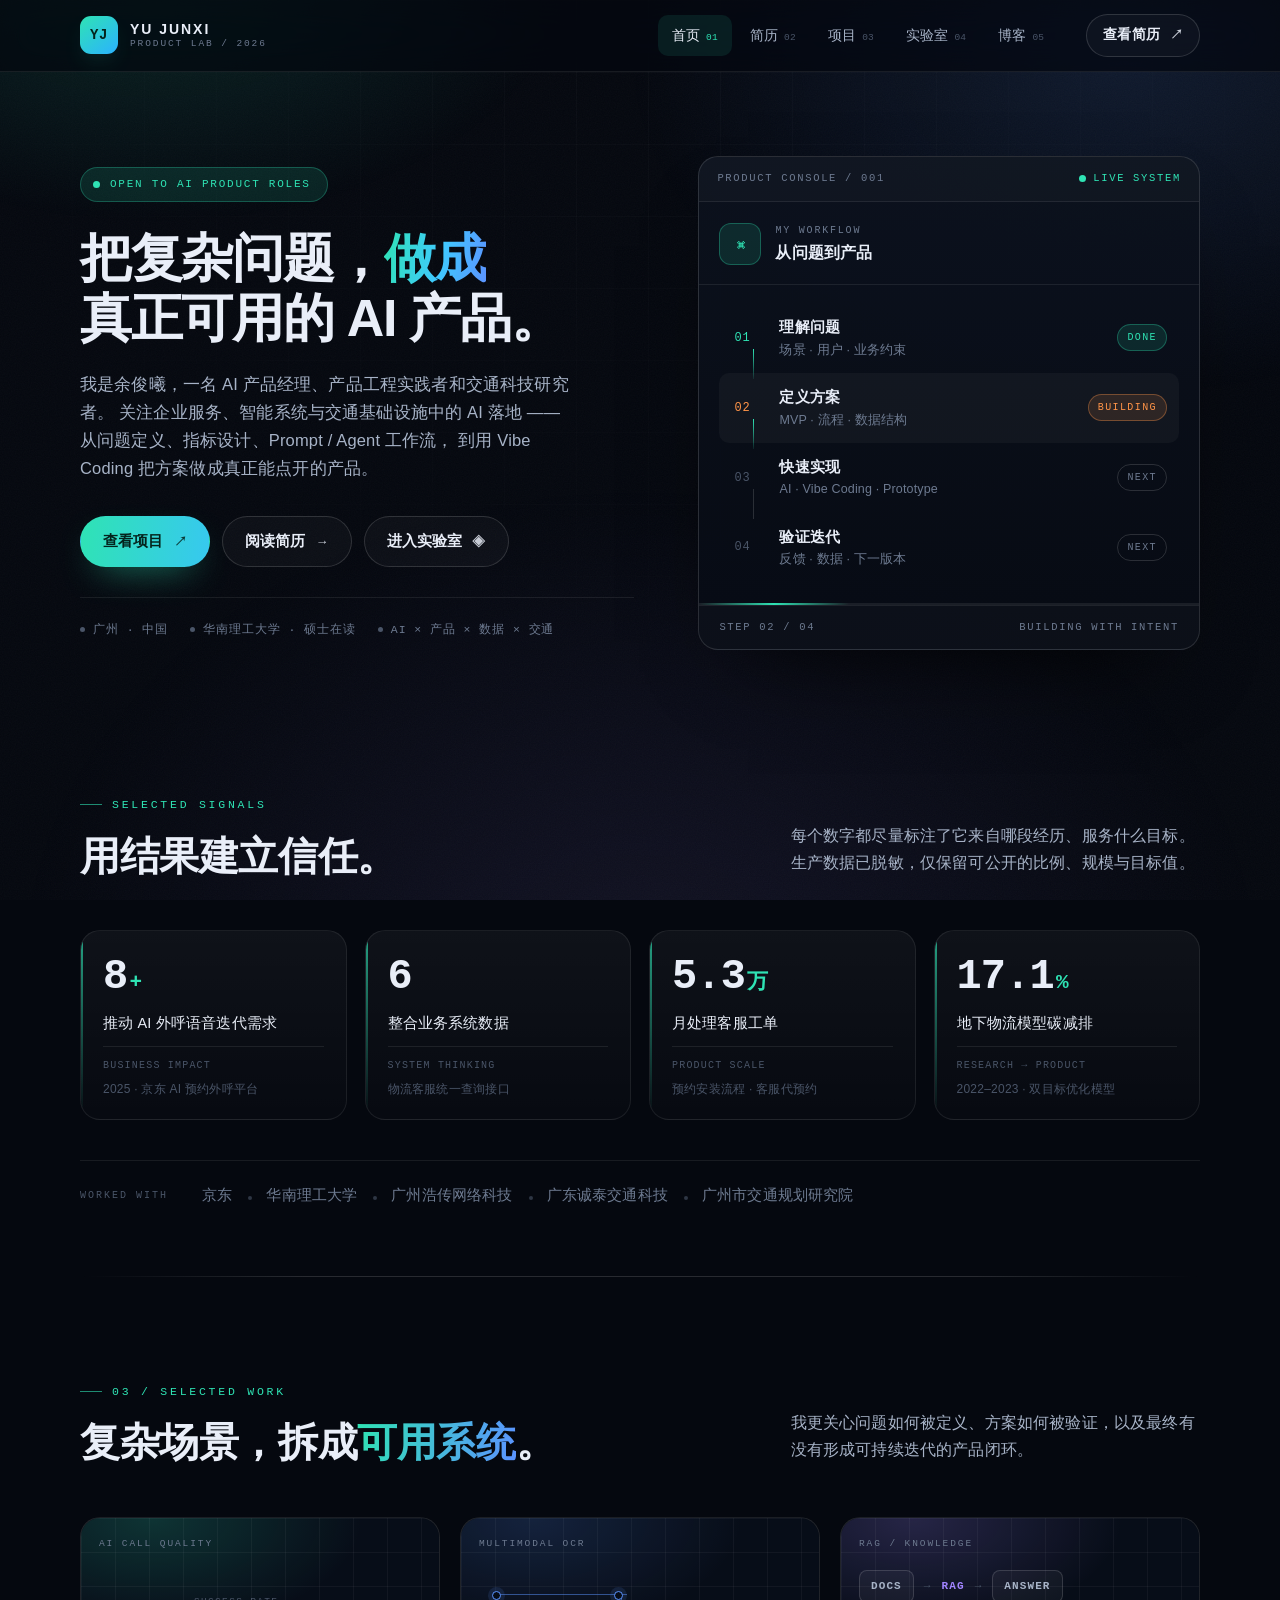
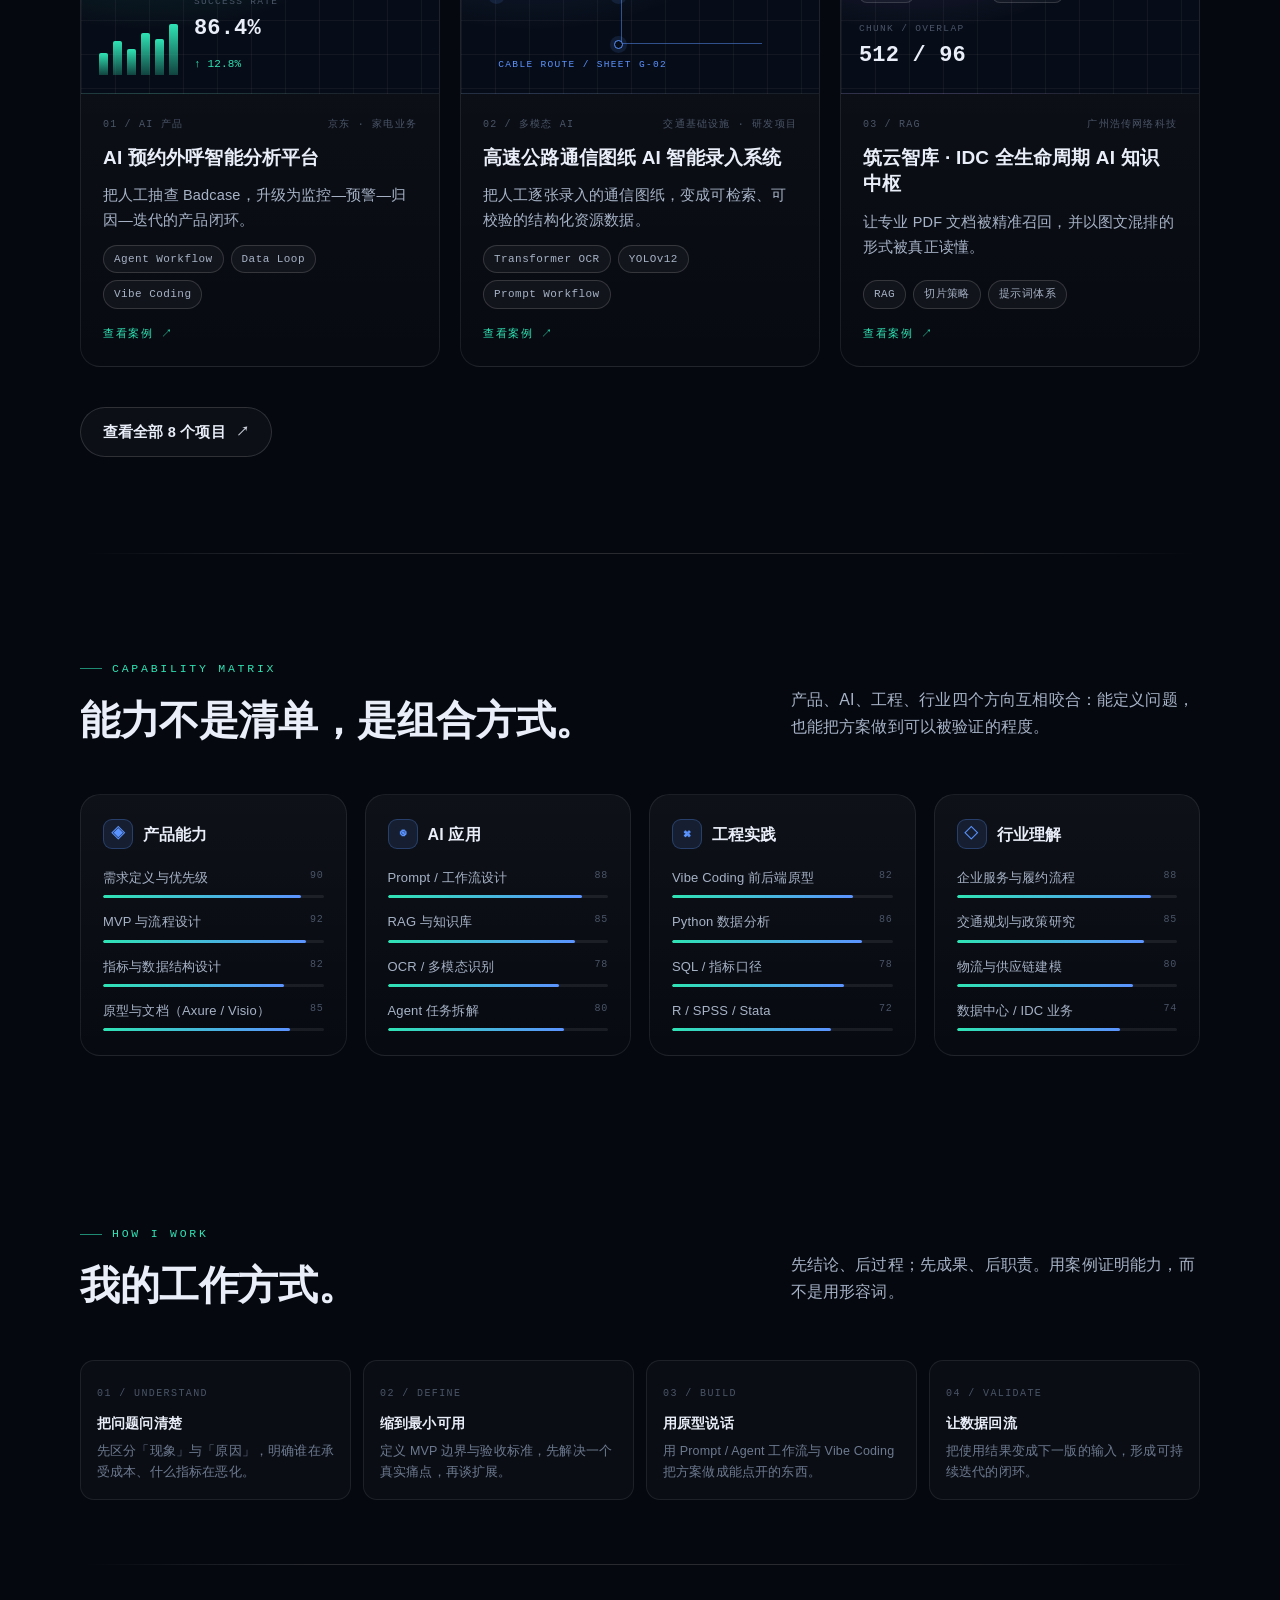
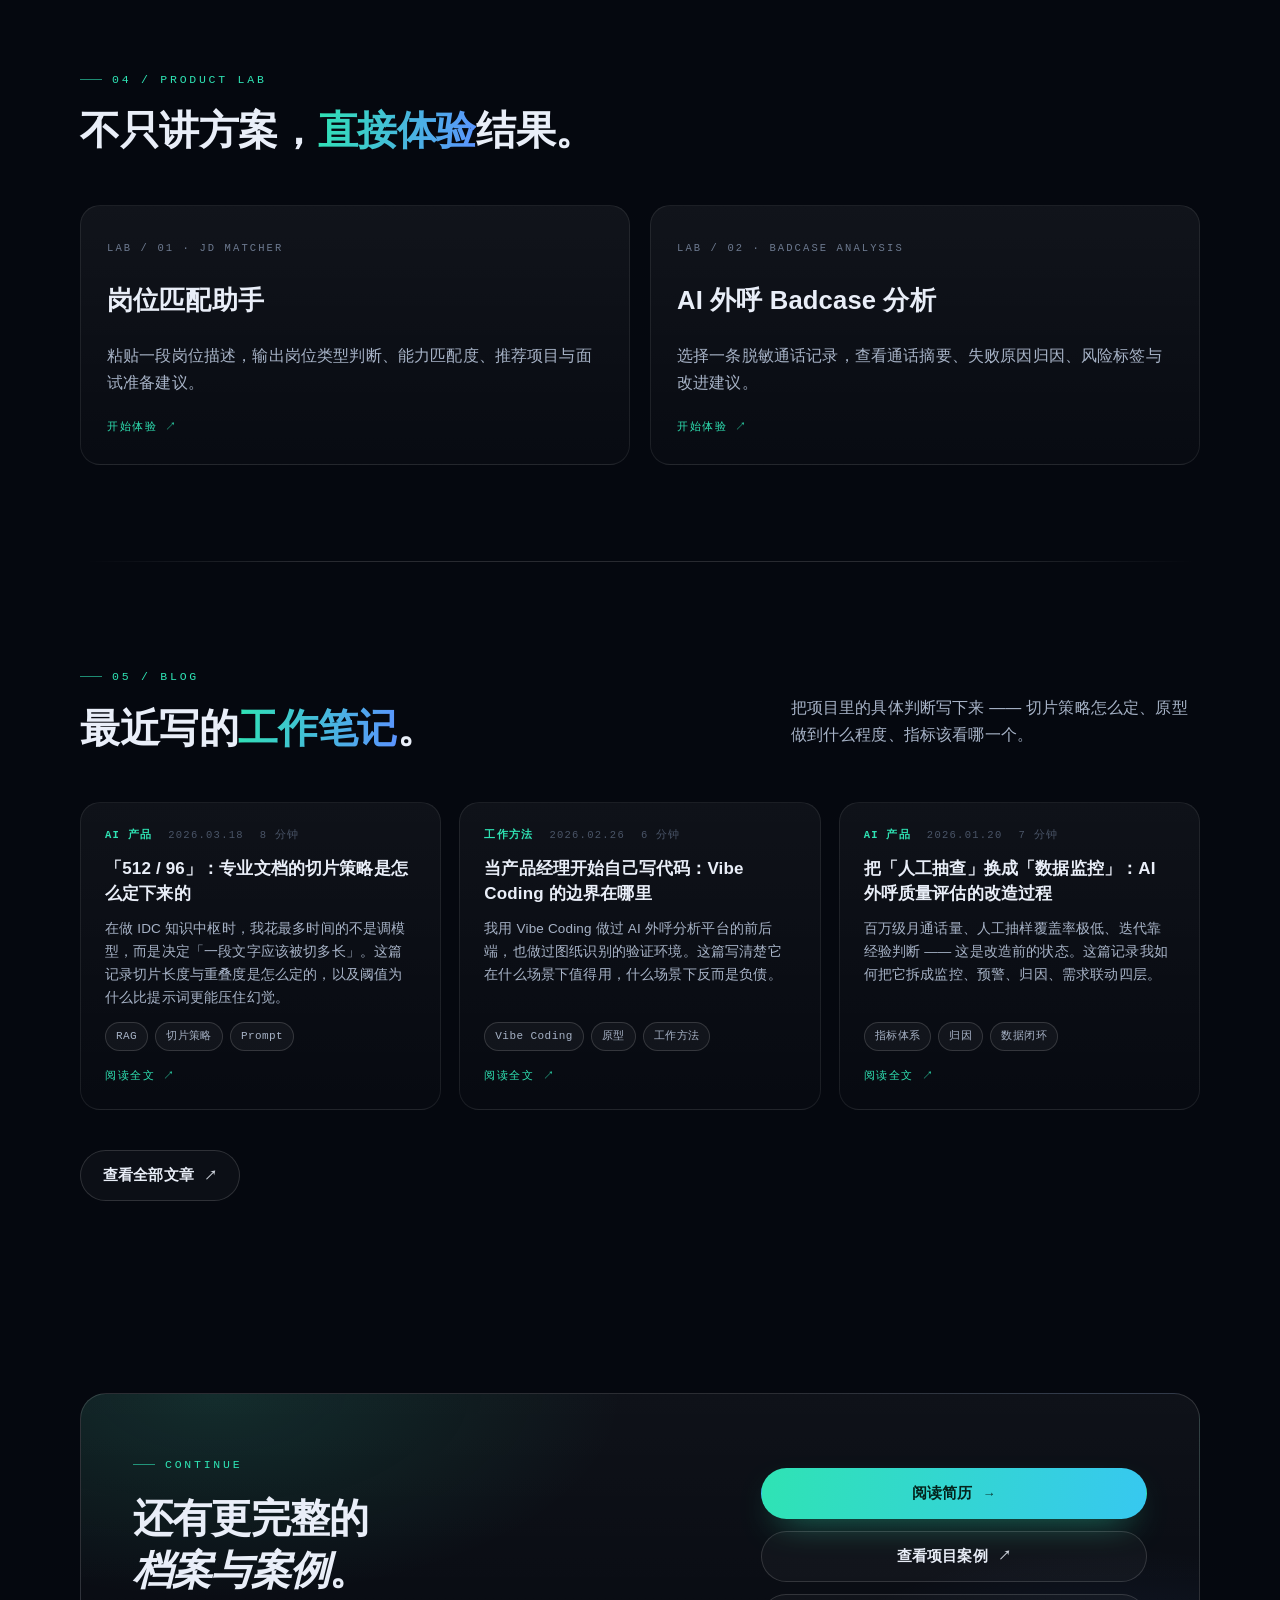
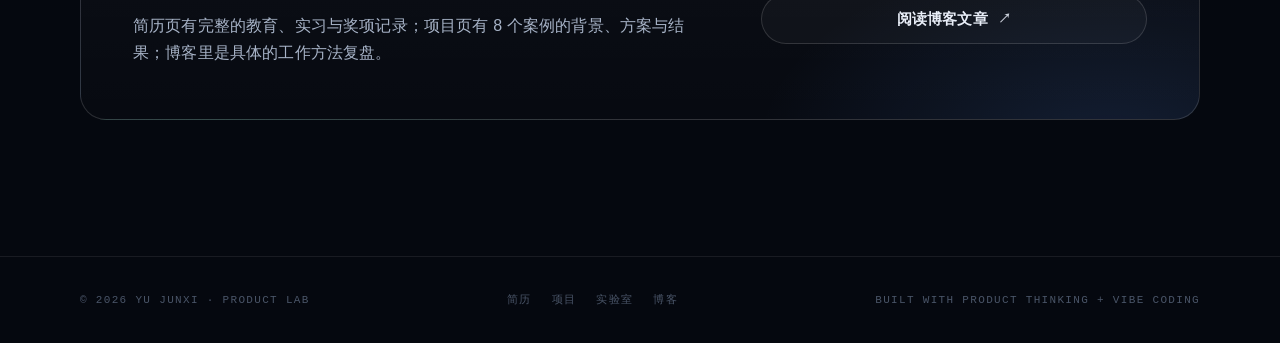
==== frontend/index.html @ 59802fe1 "feat: 前后端个人作品集（FastAPI + 静态前端） frontend 保留 demo 站点 + api.js 客户端，优先拉后端数据、离线回退 data.js；backend 用 FastA" ====
<!doctype html>
<html lang="zh-CN">
<head>
<meta charset="UTF-8" />
<meta name="viewport" content="width=device-width, initial-scale=1.0" />
<meta name="description" content="余俊曦 · 个人产品空间：AI 产品经理 / 产品工程实践者 / 交通科技研究者。展示教育背景、产品经历、AI 项目与可验证的交互 Demo。" />
<title>余俊曦 · Product Lab｜AI 产品经理个人作品集</title>
<link rel="stylesheet" href="assets/styles.css" />
<script>document.documentElement.classList.add("js");</script>
</head>
<body data-page="home">

<div class="bg-layer bg-glow"></div>
<div class="bg-layer bg-grid"></div>
<div class="bg-layer bg-noise"></div>

<!-- ===================== HEADER ===================== -->
<header class="site-header">
  <div class="header-inner">
    <a class="brand" href="index.html">
      <span class="brand-mark">YJ</span>
      <span class="brand-copy"><b>YU JUNXI</b><small>PRODUCT LAB / 2026</small></span>
    </a>
    <nav class="nav">
      <a href="index.html" data-nav="home">首页<i>01</i></a>
      <a href="resume.html" data-nav="resume">简历<i>02</i></a>
      <a href="projects.html" data-nav="projects">项目<i>03</i></a>
      <a href="lab.html" data-nav="lab">实验室<i>04</i></a>
      <a href="blog.html" data-nav="blog">博客<i>05</i></a>
    </nav>
    <div class="header-actions">
      <a class="btn btn--ghost btn--sm" href="resume.html">查看简历 <span>↗</span></a>
      <button class="burger" aria-label="打开菜单" aria-expanded="false"><span></span></button>
    </div>
  </div>
  <nav class="mobile-nav">
    <a href="index.html" data-nav="home">首页<b>01</b></a>
    <a href="resume.html" data-nav="resume">简历<b>02</b></a>
    <a href="projects.html" data-nav="projects">项目<b>03</b></a>
    <a href="lab.html" data-nav="lab">实验室<b>04</b></a>
    <a href="blog.html" data-nav="blog">博客<b>05</b></a>
  </nav>
</header>

<main>
  <!-- ===================== HERO ===================== -->
  <section class="hero">
    <div class="wrap">
      <div class="hero-grid">
        <div>
          <div class="reveal">
            <span class="status-pill"><span class="pulse"></span> OPEN TO AI PRODUCT ROLES</span>
            <h1>把复杂问题，<em>做成</em><span>真正可用的 AI 产品。</span></h1>
            <p class="hero-sub">
              我是余俊曦，一名 AI 产品经理、产品工程实践者和交通科技研究者。
              关注企业服务、智能系统与交通基础设施中的 AI 落地 —— 从问题定义、指标设计、Prompt / Agent 工作流，
              到用 Vibe Coding 把方案做成真正能点开的产品。
            </p>
            <div class="hero-actions">
              <a class="btn btn--primary" href="projects.html">查看项目 <span>↗</span></a>
              <a class="btn btn--ghost" href="resume.html">阅读简历 <span>→</span></a>
              <a class="btn btn--ghost" href="lab.html">进入实验室 <span>◈</span></a>
            </div>
            <div class="hero-meta">
              <span>广州 · 中国</span>
              <span>华南理工大学 · 硕士在读</span>
              <span>AI × 产品 × 数据 × 交通</span>
            </div>
          </div>
        </div>

        <div class="reveal" data-delay="2">
          <div class="console">
            <div class="console-top">
              <span>PRODUCT CONSOLE / 001</span>
              <span class="console-live"><i class="pulse"></i> LIVE SYSTEM</span>
            </div>
            <div class="console-head">
              <span class="console-icon">⌘</span>
              <div>
                <small>MY WORKFLOW</small>
                <b>从问题到产品</b>
              </div>
            </div>
            <div class="console-steps">
              <div class="cstep">
                <span class="cstep-num">01</span>
                <div><b>理解问题</b><small>场景 · 用户 · 业务约束</small></div>
                <span class="cstep-state">DONE</span>
                <span class="cstep-rail"></span>
              </div>
              <div class="cstep">
                <span class="cstep-num">02</span>
                <div><b>定义方案</b><small>MVP · 流程 · 数据结构</small></div>
                <span class="cstep-state">DONE</span>
                <span class="cstep-rail"></span>
              </div>
              <div class="cstep">
                <span class="cstep-num">03</span>
                <div><b>快速实现</b><small>AI · Vibe Coding · Prototype</small></div>
                <span class="cstep-state">BUILDING</span>
                <span class="cstep-rail"></span>
              </div>
              <div class="cstep">
                <span class="cstep-num">04</span>
                <div><b>验证迭代</b><small>反馈 · 数据 · 下一版本</small></div>
                <span class="cstep-state">NEXT</span>
                <span class="cstep-rail"></span>
              </div>
            </div>
            <div class="console-bar"><i></i></div>
            <div class="console-foot">
              <span class="console-state">STEP 03 / 04</span>
              <span>BUILDING WITH INTENT</span>
            </div>
          </div>
        </div>
      </div>
    </div>
  </section>

  <!-- ===================== METRICS ===================== -->
  <section class="section section--tight">
    <div class="wrap">
      <div class="section-head reveal">
        <div>
          <span class="kicker">SELECTED SIGNALS</span>
          <h2 class="h2">用结果建立信任。</h2>
        </div>
        <p class="lead">每个数字都尽量标注了它来自哪段经历、服务什么目标。生产数据已脱敏，仅保留可公开的比例、规模与目标值。</p>
      </div>
      <div class="metric-grid" data-render="metrics"></div>
      <div class="org-strip reveal mt-40" data-render="orgs"></div>
    </div>
  </section>

  <div class="wrap"><div class="divider"></div></div>

  <!-- ===================== SELECTED WORK ===================== -->
  <section class="section">
    <div class="wrap">
      <div class="section-head reveal">
        <div>
          <span class="kicker">03 / SELECTED WORK</span>
          <h2 class="h2">复杂场景，拆成<em>可用系统</em>。</h2>
        </div>
        <p class="lead">我更关心问题如何被定义、方案如何被验证，以及最终有没有形成可持续迭代的产品闭环。</p>
      </div>
      <div class="work-grid" data-render="work"></div>
      <div class="mt-40 reveal">
        <a class="btn btn--ghost" href="projects.html">查看全部 8 个项目 <span>↗</span></a>
      </div>
    </div>
  </section>

  <div class="wrap"><div class="divider"></div></div>

  <!-- ===================== CAPABILITY ===================== -->
  <section class="section">
    <div class="wrap">
      <div class="section-head reveal">
        <div>
          <span class="kicker">CAPABILITY MATRIX</span>
          <h2 class="h2">能力不是清单，是组合方式。</h2>
        </div>
        <p class="lead">产品、AI、工程、行业四个方向互相咬合：能定义问题，也能把方案做到可以被验证的程度。</p>
      </div>
      <div class="cap-grid" data-render="capabilities"></div>
    </div>
  </section>

  <!-- ===================== METHOD ===================== -->
  <section class="section section--tight">
    <div class="wrap">
      <div class="section-head reveal">
        <div>
          <span class="kicker">HOW I WORK</span>
          <h2 class="h2">我的工作方式。</h2>
        </div>
        <p class="lead">先结论、后过程；先成果、后职责。用案例证明能力，而不是用形容词。</p>
      </div>
      <div class="pipe reveal">
        <div class="pipe-step">
          <small>01 / UNDERSTAND</small>
          <b>把问题问清楚</b>
          <p>先区分「现象」与「原因」，明确谁在承受成本、什么指标在恶化。</p>
        </div>
        <div class="pipe-step">
          <small>02 / DEFINE</small>
          <b>缩到最小可用</b>
          <p>定义 MVP 边界与验收标准，先解决一个真实痛点，再谈扩展。</p>
        </div>
        <div class="pipe-step">
          <small>03 / BUILD</small>
          <b>用原型说话</b>
          <p>用 Prompt / Agent 工作流与 Vibe Coding 把方案做成能点开的东西。</p>
        </div>
        <div class="pipe-step">
          <small>04 / VALIDATE</small>
          <b>让数据回流</b>
          <p>把使用结果变成下一版的输入，形成可持续迭代的闭环。</p>
        </div>
      </div>
    </div>
  </section>

  <div class="wrap"><div class="divider"></div></div>

  <!-- ===================== LAB TEASER ===================== -->
  <section class="section">
    <div class="wrap">
      <div class="section-head reveal">
        <div>
          <span class="kicker">04 / PRODUCT LAB</span>
          <h2 class="h2">不只讲方案，<em>直接体验</em>结果。</h2>
        </div>
      </div>
      <div class="grid-2">
        <a class="card reveal" href="lab.html">
          <span class="card-label">LAB / 01 · JD MATCHER</span>
          <h3 class="h3 mt-24">岗位匹配助手</h3>
          <p class="lead mt-24">粘贴一段岗位描述，输出岗位类型判断、能力匹配度、推荐项目与面试准备建议。</p>
          <span class="work-link mt-24" style="display:inline-flex;margin-top:22px">开始体验</span>
        </a>
        <a class="card reveal" data-delay="1" href="lab.html">
          <span class="card-label">LAB / 02 · BADCASE ANALYSIS</span>
          <h3 class="h3 mt-24">AI 外呼 Badcase 分析</h3>
          <p class="lead mt-24">选择一条脱敏通话记录，查看通话摘要、失败原因归因、风险标签与改进建议。</p>
          <span class="work-link mt-24" style="display:inline-flex;margin-top:22px">开始体验</span>
        </a>
      </div>
    </div>
  </section>

  <div class="wrap"><div class="divider"></div></div>

  <!-- ===================== BLOG TEASER ===================== -->
  <section class="section">
    <div class="wrap">
      <div class="section-head reveal">
        <div>
          <span class="kicker">05 / BLOG</span>
          <h2 class="h2">最近写的<em>工作笔记</em>。</h2>
        </div>
        <p class="lead">把项目里的具体判断写下来 —— 切片策略怎么定、原型做到什么程度、指标该看哪一个。</p>
      </div>
      <div class="post-grid" data-render="posts"></div>
      <div class="mt-40 reveal">
        <a class="btn btn--ghost" href="blog.html">查看全部文章 <span>↗</span></a>
      </div>
    </div>
  </section>

  <!-- ===================== CONTINUE ===================== -->
  <section class="section">
    <div class="wrap">
      <div class="contact-box reveal">
        <div>
          <span class="kicker">CONTINUE</span>
          <h2>还有更完整的<br><em>档案与案例</em>。</h2>
          <p class="lead">简历页有完整的教育、实习与奖项记录；项目页有 8 个案例的背景、方案与结果；博客里是具体的工作方法复盘。</p>
        </div>
        <div class="contact-actions">
          <a class="btn btn--primary" href="resume.html">阅读简历 <span>→</span></a>
          <a class="btn btn--ghost" href="projects.html">查看项目案例 <span>↗</span></a>
          <a class="btn btn--ghost" href="blog.html">阅读博客文章 <span>↗</span></a>
        </div>
      </div>
    </div>
  </section>
</main>

<!-- ===================== FOOTER ===================== -->
<footer class="site-footer">
  <div class="wrap footer-inner">
    <span>© <span data-year>2026</span> YU JUNXI · PRODUCT LAB</span>
    <span class="footer-links">
      <a href="resume.html">简历</a>
      <a href="projects.html">项目</a>
      <a href="lab.html">实验室</a>
      <a href="blog.html">博客</a>
    </span>
    <span>BUILT WITH PRODUCT THINKING + VIBE CODING</span>
  </div>
</footer>

<script src="assets/api.js"></script>
<script src="assets/data.js"></script>
<script src="assets/app.js"></script>
</body>
</html>
---- frontend/assets/styles.css ----
/* ============================================================
   YU JUNXI / PRODUCT LAB — Design System
   视觉关键词：专业 · 克制 · 数据感 · 产品实验室 · 复杂系统 · 可验证
   ============================================================ */

/* ---------- 1. Tokens ---------- */
:root {
  color-scheme: dark;

  /* 背景与表面 */
  --bg: #05080f;
  --bg-elev: #080d19;
  --surface: rgba(255, 255, 255, 0.035);
  --surface-2: rgba(255, 255, 255, 0.06);
  --surface-3: rgba(255, 255, 255, 0.09);

  /* 线条 */
  --line: rgba(255, 255, 255, 0.08);
  --line-2: rgba(255, 255, 255, 0.14);
  --line-3: rgba(255, 255, 255, 0.24);

  /* 文本 */
  --text: #e9eef8;
  --text-2: #a7b3c7;
  --text-3: #6d7a90;
  --text-4: #4a5568;

  /* 语义色 */
  --teal: #2fe3b4;
  --teal-soft: rgba(47, 227, 180, 0.12);
  --blue: #5b93ff;
  --blue-soft: rgba(91, 147, 255, 0.12);
  --orange: #ff9448;
  --orange-soft: rgba(255, 148, 72, 0.12);
  --violet: #a184ff;
  --violet-soft: rgba(161, 132, 255, 0.12);
  --red: #ff6b6b;
  --red-soft: rgba(255, 107, 107, 0.12);

  /* 形状 */
  --r-lg: 20px;
  --r-md: 14px;
  --r-sm: 10px;
  --r-pill: 999px;

  --maxw: 1200px;
  --gutter: 40px;

  /* 字体 */
  --font: "PingFang SC", "HarmonyOS Sans SC", "Microsoft YaHei", "Noto Sans SC",
    -apple-system, "Segoe UI", Roboto, "Helvetica Neue", Arial, sans-serif;
  --mono: ui-monospace, "Cascadia Mono", "SF Mono", "JetBrains Mono", Menlo,
    Consolas, "Courier New", monospace;

  --shadow: 0 40px 90px -50px rgba(0, 0, 0, 0.95);
  --ease: cubic-bezier(0.22, 0.61, 0.36, 1);
}

/* ---------- 2. Reset ---------- */
*,
*::before,
*::after { box-sizing: border-box; }

html { -webkit-text-size-adjust: 100%; scroll-behavior: smooth; }

body {
  margin: 0;
  background: var(--bg);
  color: var(--text);
  font-family: var(--font);
  font-size: 16px;
  line-height: 1.7;
  letter-spacing: 0.01em;
  -webkit-font-smoothing: antialiased;
  overflow-x: hidden;
}

img { max-width: 100%; display: block; }
a { color: inherit; text-decoration: none; }
button, input, textarea, select { font: inherit; color: inherit; }
button { background: none; border: 0; cursor: pointer; }
h1, h2, h3, h4, p, ul, ol, figure { margin: 0; }
ul, ol { padding: 0; list-style: none; }
::selection { background: rgba(47, 227, 180, 0.28); }

/* 滚动条 */
::-webkit-scrollbar { width: 10px; height: 10px; }
::-webkit-scrollbar-track { background: #04070d; }
::-webkit-scrollbar-thumb {
  background: #1b2434;
  border-radius: 999px;
  border: 2px solid #04070d;
}
::-webkit-scrollbar-thumb:hover { background: #2a3648; }

:focus-visible {
  outline: 2px solid var(--teal);
  outline-offset: 3px;
  border-radius: 4px;
}

/* ---------- 3. Ambient background ---------- */
.bg-layer {
  position: fixed;
  inset: 0;
  pointer-events: none;
  z-index: 0;
}

.bg-grid {
  background-image:
    linear-gradient(to right, rgba(255, 255, 255, 0.035) 1px, transparent 1px),
    linear-gradient(to bottom, rgba(255, 255, 255, 0.035) 1px, transparent 1px);
  background-size: 72px 72px;
  mask-image: radial-gradient(circle at 50% 0%, #000 0%, transparent 78%);
  -webkit-mask-image: radial-gradient(circle at 50% 0%, #000 0%, transparent 78%);
  opacity: 0.75;
}

.bg-glow {
  background:
    radial-gradient(680px 420px at 12% -4%, rgba(47, 227, 180, 0.14), transparent 62%),
    radial-gradient(760px 520px at 88% 6%, rgba(91, 147, 255, 0.13), transparent 66%),
    radial-gradient(900px 700px at 50% 108%, rgba(161, 132, 255, 0.09), transparent 70%);
}

.bg-noise {
  opacity: 0.035;
  background-image: url("data:image/svg+xml,%3Csvg xmlns='http://www.w3.org/2000/svg' width='200' height='200'%3E%3Cfilter id='n'%3E%3CfeTurbulence type='fractalNoise' baseFrequency='0.85' numOctaves='3'/%3E%3C/filter%3E%3Crect width='200' height='200' filter='url(%23n)'/%3E%3C/svg%3E");
}

/* ---------- 4. Layout ---------- */
.wrap {
  width: 100%;
  max-width: var(--maxw);
  margin: 0 auto;
  padding: 0 var(--gutter);
  position: relative;
  z-index: 1;
}

main { position: relative; z-index: 1; }

.section { padding: 96px 0; position: relative; }
.section--tight { padding: 64px 0; }

.divider {
  height: 1px;
  background: linear-gradient(90deg, transparent, var(--line-2) 20%, var(--line-2) 80%, transparent);
}

/* ---------- 5. Typography ---------- */
.kicker {
  font-family: var(--mono);
  font-size: 11.5px;
  letter-spacing: 0.24em;
  text-transform: uppercase;
  color: var(--teal);
  display: inline-flex;
  align-items: center;
  gap: 10px;
}

.kicker::before {
  content: "";
  width: 22px;
  height: 1px;
  background: currentColor;
  opacity: 0.6;
}

.kicker--plain::before { display: none; }

.h2 {
  font-size: clamp(26px, 3.1vw, 40px);
  line-height: 1.3;
  font-weight: 700;
  letter-spacing: -0.01em;
  margin-top: 16px;
  text-wrap: balance;
}

.h2 em, .h3 em {
  font-style: normal;
  background: linear-gradient(100deg, var(--teal), var(--blue));
  -webkit-background-clip: text;
  background-clip: text;
  color: transparent;
}

.h3 {
  font-size: clamp(20px, 2vw, 26px);
  line-height: 1.35;
  font-weight: 700;
}

.lead {
  color: var(--text-2);
  font-size: 16px;
  max-width: 62ch;
}

.muted { color: var(--text-3); }
.mono { font-family: var(--mono); }

.section-head {
  display: flex;
  align-items: flex-end;
  justify-content: space-between;
  gap: 40px;
  margin-bottom: 48px;
  flex-wrap: wrap;
}

.section-head .lead { max-width: 46ch; padding-bottom: 6px; }

/* ---------- 6. Buttons ---------- */
.btn {
  --btn-bg: transparent;
  --btn-fg: var(--text);
  --btn-line: var(--line-2);
  display: inline-flex;
  align-items: center;
  justify-content: center;
  gap: 10px;
  padding: 12px 22px;
  border-radius: var(--r-pill);
  border: 1px solid var(--btn-line);
  background: var(--btn-bg);
  color: var(--btn-fg);
  font-size: 14.5px;
  font-weight: 600;
  white-space: nowrap;
  transition: transform 0.25s var(--ease), border-color 0.25s, background 0.25s, box-shadow 0.25s;
}

.btn span { font-size: 13px; opacity: 0.85; }

.btn:hover { transform: translateY(-2px); }

.btn--primary {
  --btn-bg: linear-gradient(100deg, var(--teal), #37c8f0);
  --btn-fg: #04231c;
  --btn-line: transparent;
  box-shadow: 0 14px 36px -18px rgba(47, 227, 180, 0.85);
}

.btn--primary:hover { box-shadow: 0 18px 44px -16px rgba(47, 227, 180, 0.9); }

.btn--ghost { --btn-bg: rgba(255, 255, 255, 0.03); }
.btn--ghost:hover {
  --btn-line: var(--line-3);
  --btn-bg: rgba(255, 255, 255, 0.07);
}

.btn--orange {
  --btn-bg: linear-gradient(100deg, var(--orange), #ffb066);
  --btn-fg: #2c1405;
  --btn-line: transparent;
}

.btn--sm { padding: 9px 16px; font-size: 13.5px; }
.btn--block { width: 100%; }
.btn[disabled] { opacity: 0.5; pointer-events: none; }

/* ---------- 7. Header / Nav ---------- */
.site-header {
  position: sticky;
  top: 0;
  z-index: 60;
  backdrop-filter: blur(18px) saturate(150%);
  -webkit-backdrop-filter: blur(18px) saturate(150%);
  background: rgba(5, 8, 15, 0.72);
  border-bottom: 1px solid var(--line);
}

.header-inner {
  max-width: var(--maxw);
  margin: 0 auto;
  padding: 14px var(--gutter);
  display: flex;
  align-items: center;
  gap: 28px;
}

.brand { display: flex; align-items: center; gap: 12px; flex-shrink: 0; }

.brand-mark {
  width: 38px;
  height: 38px;
  border-radius: 11px;
  display: grid;
  place-items: center;
  font-family: var(--mono);
  font-size: 14px;
  font-weight: 700;
  letter-spacing: 0.04em;
  color: #04231c;
  background: linear-gradient(140deg, var(--teal), #2bb2ff);
  box-shadow: 0 10px 26px -14px rgba(47, 227, 180, 0.9);
}

.brand-copy { display: flex; flex-direction: column; line-height: 1.25; }
.brand-copy b { font-size: 14px; letter-spacing: 0.14em; font-weight: 700; }
.brand-copy small {
  font-family: var(--mono);
  font-size: 9.5px;
  letter-spacing: 0.2em;
  color: var(--text-3);
}

.nav {
  display: flex;
  align-items: center;
  gap: 4px;
  margin-left: auto;
}

.nav a {
  position: relative;
  display: inline-flex;
  align-items: baseline;
  gap: 6px;
  padding: 9px 14px;
  border-radius: var(--r-sm);
  font-size: 14px;
  color: var(--text-2);
  transition: color 0.2s, background 0.2s;
}

.nav a i {
  font-family: var(--mono);
  font-style: normal;
  font-size: 9.5px;
  color: var(--text-4);
  transition: color 0.2s;
}

.nav a:hover { color: var(--text); background: rgba(255, 255, 255, 0.05); }

.nav a.is-active { color: var(--text); background: rgba(47, 227, 180, 0.1); }
.nav a.is-active i { color: var(--teal); }

.header-actions { display: flex; align-items: center; gap: 10px; flex-shrink: 0; }

.burger {
  display: none;
  width: 40px;
  height: 40px;
  border-radius: var(--r-sm);
  border: 1px solid var(--line-2);
  place-items: center;
}

.burger span {
  display: block;
  width: 16px;
  height: 1.5px;
  background: var(--text);
  position: relative;
  transition: 0.25s var(--ease);
}

.burger span::before,
.burger span::after {
  content: "";
  position: absolute;
  left: 0;
  width: 16px;
  height: 1.5px;
  background: var(--text);
  transition: 0.25s var(--ease);
}

.burger span::before { top: -5px; }
.burger span::after { top: 5px; }
.burger.is-open span { background: transparent; }
.burger.is-open span::before { top: 0; transform: rotate(45deg); }
.burger.is-open span::after { top: 0; transform: rotate(-45deg); }

.mobile-nav {
  display: none;
  flex-direction: column;
  gap: 2px;
  padding: 12px var(--gutter) 22px;
  border-bottom: 1px solid var(--line);
  background: rgba(6, 10, 18, 0.98);
}

.mobile-nav.is-open { display: flex; }

.mobile-nav a {
  display: flex;
  justify-content: space-between;
  padding: 13px 4px;
  border-bottom: 1px solid var(--line);
  color: var(--text-2);
  font-size: 15px;
}

.mobile-nav a b { font-family: var(--mono); font-size: 10px; color: var(--text-4); }
.mobile-nav a.is-active { color: var(--teal); }

/* ---------- 8. Cards ---------- */
.card {
  position: relative;
  border: 1px solid var(--line);
  border-radius: var(--r-lg);
  background:
    linear-gradient(180deg, rgba(255, 255, 255, 0.05), rgba(255, 255, 255, 0.015));
  padding: 26px;
  overflow: hidden;
  transition: border-color 0.3s, transform 0.3s var(--ease), box-shadow 0.3s;
}

.card::after {
  content: "";
  position: absolute;
  inset: 0;
  border-radius: inherit;
  background: radial-gradient(420px 200px at 100% 0%, rgba(47, 227, 180, 0.09), transparent 70%);
  opacity: 0;
  transition: opacity 0.35s;
  pointer-events: none;
}

.card:hover { border-color: var(--line-3); }
.card:hover::after { opacity: 1; }

.card-label {
  font-family: var(--mono);
  font-size: 10.5px;
  letter-spacing: 0.2em;
  text-transform: uppercase;
  color: var(--text-3);
}

.tag-row { display: flex; flex-wrap: wrap; gap: 7px; }

.tag {
  font-family: var(--mono);
  font-size: 11px;
  letter-spacing: 0.04em;
  padding: 4px 10px;
  border-radius: var(--r-pill);
  border: 1px solid var(--line-2);
  background: rgba(255, 255, 255, 0.04);
  color: var(--text-2);
  white-space: nowrap;
}

.tag--teal { border-color: rgba(47, 227, 180, 0.35); background: var(--teal-soft); color: var(--teal); }
.tag--blue { border-color: rgba(91, 147, 255, 0.35); background: var(--blue-soft); color: var(--blue); }
.tag--orange { border-color: rgba(255, 148, 72, 0.35); background: var(--orange-soft); color: var(--orange); }
.tag--violet { border-color: rgba(161, 132, 255, 0.35); background: var(--violet-soft); color: var(--violet); }
.tag--red { border-color: rgba(255, 107, 107, 0.35); background: var(--red-soft); color: var(--red); }

/* ---------- 9. Hero ---------- */
.hero { padding: 84px 0 72px; }

.hero-grid {
  display: grid;
  grid-template-columns: minmax(0, 1.05fr) minmax(0, 0.95fr);
  gap: 64px;
  align-items: center;
}

.status-pill {
  display: inline-flex;
  align-items: center;
  gap: 10px;
  padding: 7px 16px 7px 12px;
  border-radius: var(--r-pill);
  border: 1px solid rgba(47, 227, 180, 0.28);
  background: var(--teal-soft);
  font-family: var(--mono);
  font-size: 11px;
  letter-spacing: 0.16em;
  text-transform: uppercase;
  color: var(--teal);
}

.pulse {
  width: 7px;
  height: 7px;
  border-radius: 50%;
  background: var(--teal);
  box-shadow: 0 0 0 0 rgba(47, 227, 180, 0.7);
  animation: pulse 2.2s infinite;
  flex-shrink: 0;
}

@keyframes pulse {
  0% { box-shadow: 0 0 0 0 rgba(47, 227, 180, 0.6); }
  70% { box-shadow: 0 0 0 12px rgba(47, 227, 180, 0); }
  100% { box-shadow: 0 0 0 0 rgba(47, 227, 180, 0); }
}

.hero h1 {
  font-size: clamp(32px, 4.3vw, 52px);
  line-height: 1.16;
  font-weight: 800;
  letter-spacing: -0.025em;
  margin: 26px 0 22px;
  text-wrap: balance;
}

.hero h1 em {
  font-style: normal;
  background: linear-gradient(100deg, var(--teal), #3fc9ff 55%, var(--blue));
  -webkit-background-clip: text;
  background-clip: text;
  color: transparent;
}

.hero h1 span { display: block; color: var(--text); }

.hero-sub { color: var(--text-2); font-size: 16.5px; max-width: 54ch; }

.hero-actions { display: flex; flex-wrap: wrap; gap: 12px; margin: 34px 0 30px; }

.hero-meta {
  display: flex;
  flex-wrap: wrap;
  gap: 10px 22px;
  padding-top: 22px;
  border-top: 1px solid var(--line);
  font-family: var(--mono);
  font-size: 11.5px;
  letter-spacing: 0.08em;
  color: var(--text-3);
}

.hero-meta span { display: inline-flex; align-items: center; gap: 8px; }
.hero-meta span::before {
  content: "";
  width: 5px;
  height: 5px;
  border-radius: 50%;
  background: var(--text-4);
}

/* ---------- 10. Product Console ---------- */
.console {
  border: 1px solid var(--line-2);
  border-radius: var(--r-lg);
  background: linear-gradient(180deg, rgba(12, 18, 30, 0.95), rgba(7, 11, 20, 0.95));
  box-shadow: var(--shadow);
  overflow: hidden;
}

.console-top {
  display: flex;
  align-items: center;
  justify-content: space-between;
  padding: 13px 18px;
  border-bottom: 1px solid var(--line);
  font-family: var(--mono);
  font-size: 10.5px;
  letter-spacing: 0.16em;
  color: var(--text-3);
  text-transform: uppercase;
  background: rgba(255, 255, 255, 0.02);
}

.console-live { display: inline-flex; align-items: center; gap: 7px; color: var(--teal); }

.console-head {
  display: flex;
  align-items: center;
  gap: 14px;
  padding: 20px 20px 18px;
  border-bottom: 1px solid var(--line);
}

.console-icon {
  width: 42px;
  height: 42px;
  border-radius: 12px;
  display: grid;
  place-items: center;
  background: var(--teal-soft);
  border: 1px solid rgba(47, 227, 180, 0.3);
  color: var(--teal);
  font-size: 18px;
}

.console-head small {
  display: block;
  font-family: var(--mono);
  font-size: 10px;
  letter-spacing: 0.18em;
  color: var(--text-3);
  text-transform: uppercase;
}

.console-head b { font-size: 16px; }

.console-steps { padding: 18px 20px 20px; display: flex; flex-direction: column; }

.cstep {
  position: relative;
  display: grid;
  grid-template-columns: 46px 1fr auto;
  align-items: center;
  gap: 14px;
  padding: 12px 12px 12px 0;
  border-radius: var(--r-sm);
  transition: background 0.35s;
}

.cstep.is-on { background: rgba(255, 255, 255, 0.035); }

.cstep-num {
  font-family: var(--mono);
  font-size: 12px;
  color: var(--text-4);
  text-align: center;
  letter-spacing: 0.06em;
}

.cstep.is-done .cstep-num { color: var(--teal); }
.cstep.is-on .cstep-num { color: var(--orange); }

.cstep b { display: block; font-size: 14.5px; font-weight: 600; }
.cstep small { display: block; color: var(--text-3); font-size: 12.5px; }

.cstep-state {
  font-family: var(--mono);
  font-size: 10px;
  letter-spacing: 0.14em;
  padding: 4px 9px;
  border-radius: var(--r-pill);
  border: 1px solid var(--line-2);
  color: var(--text-3);
}

.cstep.is-done .cstep-state { color: var(--teal); border-color: rgba(47, 227, 180, 0.3); background: var(--teal-soft); }
.cstep.is-on .cstep-state { color: var(--orange); border-color: rgba(255, 148, 72, 0.35); background: var(--orange-soft); }

.cstep-rail {
  position: absolute;
  left: 34px;
  top: 46px;
  bottom: -6px;
  width: 1px;
  background: var(--line-2);
}

.cstep:last-child .cstep-rail { display: none; }

.cstep.is-done .cstep-rail,
.cstep.is-on .cstep-rail {
  background: linear-gradient(180deg, var(--teal), rgba(47, 227, 180, 0.1));
}

.console-foot {
  display: flex;
  align-items: center;
  justify-content: space-between;
  padding: 13px 20px;
  border-top: 1px solid var(--line);
  font-family: var(--mono);
  font-size: 10.5px;
  letter-spacing: 0.16em;
  color: var(--text-3);
  text-transform: uppercase;
  background: rgba(255, 255, 255, 0.02);
}

.console-bar {
  height: 2px;
  background: var(--line);
  position: relative;
  overflow: hidden;
}

.console-bar i {
  position: absolute;
  inset: 0 auto 0 0;
  width: 30%;
  background: linear-gradient(90deg, transparent, var(--teal), transparent);
  animation: sweep 2.4s linear infinite;
}

@keyframes sweep {
  0% { transform: translateX(-100%); }
  100% { transform: translateX(400%); }
}

/* ---------- 11. Metrics ---------- */
.metric-grid {
  display: grid;
  grid-template-columns: repeat(4, minmax(0, 1fr));
  gap: 18px;
}

.metric {
  border: 1px solid var(--line);
  border-radius: var(--r-lg);
  padding: 24px 22px 20px;
  background: linear-gradient(180deg, rgba(255, 255, 255, 0.045), rgba(255, 255, 255, 0.012));
  position: relative;
  overflow: hidden;
  transition: transform 0.3s var(--ease), border-color 0.3s;
}

.metric:hover { transform: translateY(-4px); border-color: var(--line-3); }

.metric::before {
  content: "";
  position: absolute;
  left: 0;
  top: 0;
  bottom: 0;
  width: 2px;
  background: linear-gradient(180deg, var(--teal), transparent);
  opacity: 0.7;
}

.metric b {
  display: block;
  font-family: var(--mono);
  font-size: clamp(30px, 3.6vw, 42px);
  line-height: 1.05;
  font-weight: 700;
  letter-spacing: -0.02em;
}

.metric b span { font-size: 0.5em; color: var(--teal); margin-left: 2px; }
.metric p { margin-top: 12px; font-size: 14.5px; color: var(--text); }
.metric small {
  display: block;
  margin-top: 10px;
  padding-top: 10px;
  border-top: 1px solid var(--line);
  font-family: var(--mono);
  font-size: 10px;
  letter-spacing: 0.12em;
  text-transform: uppercase;
  color: var(--text-4);
}

/* ---------- 12. Work cards ---------- */
.work-grid {
  display: grid;
  grid-template-columns: repeat(3, minmax(0, 1fr));
  gap: 20px;
}

.work-card {
  display: flex;
  flex-direction: column;
  border: 1px solid var(--line);
  border-radius: var(--r-lg);
  overflow: hidden;
  background: linear-gradient(180deg, rgba(255, 255, 255, 0.045), rgba(255, 255, 255, 0.012));
  transition: transform 0.35s var(--ease), border-color 0.35s, box-shadow 0.35s;
}

.work-card:hover {
  transform: translateY(-6px);
  border-color: var(--line-3);
  box-shadow: 0 30px 70px -40px rgba(0, 0, 0, 0.9);
}

.work-art {
  position: relative;
  height: 176px;
  padding: 18px;
  border-bottom: 1px solid var(--line);
  background:
    linear-gradient(to right, rgba(255, 255, 255, 0.045) 1px, transparent 1px) 0 0 / 34px 34px,
    linear-gradient(to bottom, rgba(255, 255, 255, 0.045) 1px, transparent 1px) 0 0 / 34px 34px,
    radial-gradient(300px 160px at 20% 0%, rgba(91, 147, 255, 0.16), transparent 70%),
    #070d18;
  overflow: hidden;
  display: flex;
  flex-direction: column;
  justify-content: space-between;
}

.work-art--teal { background-image:
  linear-gradient(to right, rgba(255, 255, 255, 0.045) 1px, transparent 1px),
  linear-gradient(to bottom, rgba(255, 255, 255, 0.045) 1px, transparent 1px),
  radial-gradient(300px 160px at 20% 0%, rgba(47, 227, 180, 0.18), transparent 70%);
  background-size: 34px 34px, 34px 34px, auto;
  background-color: #070d18; }

.work-art--violet { background-image:
  linear-gradient(to right, rgba(255, 255, 255, 0.045) 1px, transparent 1px),
  linear-gradient(to bottom, rgba(255, 255, 255, 0.045) 1px, transparent 1px),
  radial-gradient(300px 160px at 20% 0%, rgba(161, 132, 255, 0.2), transparent 70%);
  background-size: 34px 34px, 34px 34px, auto;
  background-color: #070d18; }

.work-art--orange { background-image:
  linear-gradient(to right, rgba(255, 255, 255, 0.045) 1px, transparent 1px),
  linear-gradient(to bottom, rgba(255, 255, 255, 0.045) 1px, transparent 1px),
  radial-gradient(300px 160px at 20% 0%, rgba(255, 148, 72, 0.2), transparent 70%);
  background-size: 34px 34px, 34px 34px, auto;
  background-color: #070d18; }

.work-art-label {
  font-family: var(--mono);
  font-size: 9.5px;
  letter-spacing: 0.2em;
  color: var(--text-3);
  text-transform: uppercase;
}

.work-info { padding: 22px; display: flex; flex-direction: column; flex: 1; gap: 12px; }

.work-meta {
  display: flex;
  justify-content: space-between;
  gap: 12px;
  font-family: var(--mono);
  font-size: 10px;
  letter-spacing: 0.12em;
  color: var(--text-4);
  text-transform: uppercase;
}

.work-info h3 { font-size: 19px; line-height: 1.4; font-weight: 700; }
.work-info p { color: var(--text-2); font-size: 14.5px; flex: 1; }

.work-link {
  display: inline-flex;
  align-items: center;
  gap: 8px;
  font-family: var(--mono);
  font-size: 11px;
  letter-spacing: 0.14em;
  text-transform: uppercase;
  color: var(--teal);
  margin-top: 4px;
}

.work-link::after { content: "↗"; transition: transform 0.25s var(--ease); }
.work-card:hover .work-link::after { transform: translate(3px, -3px); }

/* 卡片内的小型数据可视化 */
.mini-dash { display: flex; align-items: flex-end; gap: 16px; }

.mini-bars { display: flex; align-items: flex-end; gap: 5px; height: 54px; }
.mini-bars i {
  width: 9px;
  border-radius: 2px 2px 0 0;
  background: linear-gradient(180deg, var(--teal), rgba(47, 227, 180, 0.25));
  animation: barGrow 1.2s var(--ease) backwards;
}
.mini-bars i:nth-child(1) { height: 40%; animation-delay: .05s; }
.mini-bars i:nth-child(2) { height: 62%; animation-delay: .1s; }
.mini-bars i:nth-child(3) { height: 48%; animation-delay: .15s; }
.mini-bars i:nth-child(4) { height: 78%; animation-delay: .2s; }
.mini-bars i:nth-child(5) { height: 66%; animation-delay: .25s; }
.mini-bars i:nth-child(6) { height: 94%; animation-delay: .3s; }

@keyframes barGrow { from { height: 0; opacity: 0; } }

.mini-stat small {
  display: block;
  font-family: var(--mono);
  font-size: 9.5px;
  letter-spacing: 0.14em;
  color: var(--text-4);
}

.mini-stat strong { font-family: var(--mono); font-size: 22px; display: block; }
.mini-stat em { font-style: normal; font-family: var(--mono); font-size: 11px; color: var(--teal); }

.blueprint { position: relative; flex: 1; }

.blueprint i.line {
  position: absolute;
  background: rgba(91, 147, 255, 0.5);
}

.blueprint .l1 { left: 6%; top: 34%; width: 40%; height: 1px; }
.blueprint .l2 { left: 44%; top: 34%; width: 1px; height: 42%; }
.blueprint .l3 { left: 44%; top: 74%; width: 44%; height: 1px; }

.blueprint b.node {
  position: absolute;
  width: 9px;
  height: 9px;
  border-radius: 50%;
  border: 1.5px solid var(--blue);
  background: #070d18;
  box-shadow: 0 0 0 4px rgba(91, 147, 255, 0.12);
}

.blueprint .n1 { left: 4%; top: 32%; }
.blueprint .n2 { left: 42%; top: 32%; }
.blueprint .n3 { left: 42%; top: 72%; }

.blueprint small {
  position: absolute;
  left: 6%;
  bottom: 2px;
  font-family: var(--mono);
  font-size: 9.5px;
  letter-spacing: 0.14em;
  color: var(--blue);
}

.flow-chip {
  display: flex;
  align-items: center;
  gap: 10px;
  font-family: var(--mono);
  font-size: 11px;
  letter-spacing: 0.1em;
  color: var(--text-2);
}

.flow-chip b {
  padding: 6px 11px;
  border-radius: 8px;
  border: 1px solid var(--line-2);
  background: rgba(255, 255, 255, 0.04);
  font-weight: 600;
}

.flow-chip strong { color: var(--violet); }
.flow-chip i { color: var(--text-4); font-style: normal; }

/* ---------- 13. Capability ---------- */
.cap-grid { display: grid; grid-template-columns: repeat(4, minmax(0, 1fr)); gap: 18px; }

.cap-card {
  border: 1px solid var(--line);
  border-radius: var(--r-lg);
  padding: 24px 22px;
  background: linear-gradient(180deg, rgba(255, 255, 255, 0.04), rgba(255, 255, 255, 0.012));
}

.cap-card h3 { font-size: 16px; display: flex; align-items: center; gap: 10px; }

.cap-icon {
  width: 30px;
  height: 30px;
  border-radius: 9px;
  display: grid;
  place-items: center;
  font-size: 14px;
  background: var(--blue-soft);
  border: 1px solid rgba(91, 147, 255, 0.28);
  color: var(--blue);
}

.cap-card ul { margin-top: 18px; display: flex; flex-direction: column; gap: 13px; }

.cap-item small {
  display: flex;
  justify-content: space-between;
  font-size: 13px;
  color: var(--text-2);
  margin-bottom: 6px;
}

.cap-item small em {
  font-style: normal;
  font-family: var(--mono);
  font-size: 10px;
  color: var(--text-4);
  letter-spacing: 0.08em;
}

.cap-bar { height: 3px; border-radius: 2px; background: rgba(255, 255, 255, 0.07); overflow: hidden; }

.cap-bar i {
  display: block;
  height: 100%;
  border-radius: 2px;
  background: linear-gradient(90deg, var(--teal), var(--blue));
  width: 0;
  transition: width 1.1s var(--ease);
}

/* ---------- 14. Timeline / Resume ---------- */
.tl { position: relative; padding-left: 26px; }

.tl::before {
  content: "";
  position: absolute;
  left: 5px;
  top: 6px;
  bottom: 6px;
  width: 1px;
  background: linear-gradient(180deg, var(--line-3), var(--line));
}

.tl-item { position: relative; padding-bottom: 30px; }
.tl-item:last-child { padding-bottom: 0; }

.tl-item::before {
  content: "";
  position: absolute;
  left: -26px;
  top: 7px;
  width: 11px;
  height: 11px;
  border-radius: 50%;
  border: 1.5px solid var(--line-3);
  background: var(--bg);
}

.tl-item.is-current::before {
  border-color: var(--teal);
  background: var(--teal);
  box-shadow: 0 0 0 4px rgba(47, 227, 180, 0.16);
}

.tl-time {
  font-family: var(--mono);
  font-size: 11px;
  letter-spacing: 0.1em;
  color: var(--text-3);
}

.tl-item h3 { margin: 7px 0 6px; font-size: 17px; font-weight: 700; }
.tl-item h3 small { font-weight: 500; color: var(--text-3); font-size: 13.5px; margin-left: 8px; }
.tl-item > p { color: var(--text-2); font-size: 14.5px; }
.tl-item .tag-row { margin-top: 12px; }

.tl-points { margin-top: 12px; display: flex; flex-direction: column; gap: 9px; }

.tl-points li {
  position: relative;
  padding-left: 18px;
  font-size: 14.5px;
  color: var(--text-2);
}

.tl-points li::before {
  content: "";
  position: absolute;
  left: 0;
  top: 10px;
  width: 6px;
  height: 1px;
  background: var(--teal);
}

.tl-points li b { color: var(--text); font-weight: 600; }

.resume-layout {
  display: grid;
  grid-template-columns: minmax(0, 1.65fr) minmax(0, 1fr);
  gap: 26px;
  align-items: start;
}

.resume-col { display: flex; flex-direction: column; gap: 26px; }

.block-title {
  display: flex;
  align-items: center;
  gap: 12px;
  font-family: var(--mono);
  font-size: 11px;
  letter-spacing: 0.2em;
  text-transform: uppercase;
  color: var(--text-3);
  margin-bottom: 20px;
}

.block-title::after { content: ""; flex: 1; height: 1px; background: var(--line); }

.profile-row { display: flex; align-items: center; gap: 18px; }

.avatar {
  width: 64px;
  height: 64px;
  border-radius: 18px;
  display: grid;
  place-items: center;
  font-size: 24px;
  font-weight: 700;
  color: #04231c;
  background: linear-gradient(140deg, var(--teal), #2bb2ff);
  flex-shrink: 0;
}

.profile-row h3 { font-size: 21px; }
.profile-row p { color: var(--text-2); font-size: 14px; }
.profile-row small { color: var(--text-4); font-family: var(--mono); font-size: 11px; letter-spacing: 0.06em; }

.summary { margin-top: 20px; color: var(--text-2); font-size: 15px; }

.edu-grid { display: grid; grid-template-columns: repeat(2, minmax(0, 1fr)); gap: 16px; }

.edu-card {
  border: 1px solid var(--line);
  border-radius: var(--r-md);
  padding: 18px;
  background: rgba(255, 255, 255, 0.025);
}

.edu-card small { font-family: var(--mono); font-size: 10.5px; letter-spacing: 0.12em; color: var(--teal); }
.edu-card h3 { font-size: 16.5px; margin: 9px 0 5px; }
.edu-card p { font-size: 14px; color: var(--text-2); }
.edu-card em {
  display: block;
  margin-top: 12px;
  padding-top: 12px;
  border-top: 1px solid var(--line);
  font-style: normal;
  font-size: 12.5px;
  color: var(--text-3);
  line-height: 1.75;
}

.stat-list { display: flex; flex-direction: column; }

.stat-list li {
  display: flex;
  align-items: baseline;
  gap: 14px;
  padding: 12px 0;
  border-bottom: 1px solid var(--line);
}

.stat-list li:last-child { border-bottom: 0; padding-bottom: 0; }

.stat-list b {
  font-family: var(--mono);
  font-size: 17px;
  min-width: 62px;
  color: var(--teal);
}

.stat-list span { font-size: 14px; color: var(--text-2); }

.award-item { display: flex; gap: 12px; padding: 11px 0; border-bottom: 1px solid var(--line); }
.award-item:last-child { border-bottom: 0; }
.award-item i {
  font-style: normal;
  color: var(--orange);
  font-size: 13px;
  line-height: 1.6;
}
.award-item p { font-size: 14px; }
.award-item small {
  display: block;
  font-size: 12px;
  color: var(--text-3);
  font-family: var(--mono);
  letter-spacing: 0.04em;
}

/* 筛选 */
.filter-bar {
  display: flex;
  flex-wrap: wrap;
  gap: 8px;
  margin-bottom: 30px;
  padding-bottom: 20px;
  border-bottom: 1px solid var(--line);
}

.filter-btn {
  padding: 8px 16px;
  border-radius: var(--r-pill);
  border: 1px solid var(--line-2);
  font-size: 13.5px;
  color: var(--text-2);
  transition: 0.25s;
}

.filter-btn:hover { color: var(--text); border-color: var(--line-3); }

.filter-btn.is-active {
  color: #04231c;
  background: linear-gradient(100deg, var(--teal), #3fc9ff);
  border-color: transparent;
  font-weight: 600;
}

/* ---------- 15. Projects page ---------- */
.page-toolbar {
  display: flex;
  align-items: center;
  justify-content: space-between;
  gap: 18px;
  flex-wrap: wrap;
  margin-bottom: 24px;
}

.page-toolbar .toolbar-left {
  display: flex;
  align-items: center;
  gap: 14px;
  flex-wrap: wrap;
}

.page-toolbar .toolbar-meta {
  font-size: 13.5px;
  color: var(--text-3);
}

.page-toolbar + .filter-bar { margin-top: -4px; }

.resume-workbench {
  display: grid;
  grid-template-columns: 238px minmax(0, 1fr);
  gap: 30px;
  align-items: start;
}

.resume-rail {
  position: sticky;
  top: 92px;
  display: flex;
  flex-direction: column;
  gap: 3px;
  padding: 16px;
  border: 1px solid var(--line);
  border-radius: var(--r-lg);
  background: linear-gradient(180deg, rgba(255, 255, 255, 0.045), rgba(255, 255, 255, 0.012));
  box-shadow: var(--shadow);
}

.rail-title {
  font-family: var(--mono);
  font-size: 10px;
  letter-spacing: 0.2em;
  text-transform: uppercase;
  color: var(--text-4);
  padding: 2px 10px 12px;
  border-bottom: 1px solid var(--line);
  margin-bottom: 10px;
}

.rail-item {
  display: grid;
  grid-template-columns: 24px minmax(0, 1fr) auto;
  align-items: center;
  gap: 10px;
  padding: 11px 10px;
  border-radius: var(--r-sm);
  text-align: left;
  color: var(--text-2);
  font-size: 14px;
  transition: background 0.22s, color 0.22s, box-shadow 0.22s;
}

.rail-item i {
  font-family: var(--mono);
  font-style: normal;
  font-size: 10px;
  color: var(--text-4);
  transition: color 0.22s;
}

.rail-item em {
  font-family: var(--mono);
  font-style: normal;
  font-size: 10px;
  color: var(--text-4);
  transition: color 0.22s;
}

.rail-item:hover { background: rgba(255, 255, 255, 0.05); color: var(--text); }

.rail-item.is-active {
  background: rgba(47, 227, 180, 0.12);
  color: var(--text);
  box-shadow: inset 0 0 0 1px rgba(47, 227, 180, 0.28);
}

.rail-item.is-active i,
.rail-item.is-active em { color: var(--teal); }

.rail-foot {
  margin-top: 14px;
  padding-top: 15px;
  border-top: 1px solid var(--line);
  display: flex;
  flex-direction: column;
  gap: 9px;
}

.rail-hint {
  font-size: 12px;
  line-height: 1.65;
  color: var(--text-4);
  padding: 0 4px;
}

.resume-stage { display: flex; flex-direction: column; gap: 20px; min-width: 0; }

.stage-head {
  display: flex;
  align-items: flex-end;
  justify-content: space-between;
  gap: 20px;
  flex-wrap: wrap;
  padding-bottom: 18px;
  border-bottom: 1px solid var(--line);
}

.stage-head h2 { font-size: clamp(22px, 2.4vw, 30px); font-weight: 700; }
.stage-head .stage-lead { color: var(--text-3); font-size: 14.5px; margin-top: 8px; max-width: 62ch; }

.back-btn {
  display: inline-flex;
  align-items: center;
  gap: 8px;
  font-family: var(--mono);
  font-size: 11px;
  letter-spacing: 0.14em;
  text-transform: uppercase;
  color: var(--text-3);
  transition: color 0.22s;
  white-space: nowrap;
}

.back-btn:hover { color: var(--teal); }

.overview-lead { margin-bottom: 6px; }

.overview-grid {
  display: grid;
  grid-template-columns: repeat(2, minmax(0, 1fr));
  gap: 18px;
}

.overview-grid .is-wide { grid-column: 1 / -1; }

.resume-card {
  position: relative;
  display: flex;
  flex-direction: column;
  gap: 12px;
  padding: 24px;
  text-align: left;
  border: 1px solid var(--line);
  border-radius: var(--r-lg);
  background: linear-gradient(180deg, rgba(255, 255, 255, 0.045), rgba(255, 255, 255, 0.012));
  overflow: hidden;
  cursor: pointer;
  transition: transform 0.3s var(--ease), border-color 0.3s, box-shadow 0.3s;
}

.resume-card::after {
  content: "";
  position: absolute;
  inset: 0;
  border-radius: inherit;
  background: radial-gradient(420px 200px at 100% 0%, rgba(47, 227, 180, 0.1), transparent 70%);
  opacity: 0;
  transition: opacity 0.35s;
  pointer-events: none;
}

.resume-card:hover {
  transform: translateY(-4px);
  border-color: var(--line-3);
  box-shadow: 0 30px 70px -45px rgba(0, 0, 0, 0.95);
}

.resume-card:hover::after { opacity: 1; }

.rc-top {
  display: flex;
  align-items: center;
  justify-content: space-between;
  gap: 12px;
}

.rc-num {
  font-family: var(--mono);
  font-size: 10px;
  letter-spacing: 0.18em;
  color: var(--teal);
  text-transform: uppercase;
}

.rc-badge {
  font-family: var(--mono);
  font-size: 10px;
  letter-spacing: 0.08em;
  padding: 4px 9px;
  border-radius: var(--r-pill);
  border: 1px solid var(--line-2);
  color: var(--text-3);
}

.resume-card h3 { font-size: 18px; line-height: 1.4; }
.resume-card > p { font-size: 14px; color: var(--text-2); flex: 1; }

.rc-preview {
  display: flex;
  flex-direction: column;
  gap: 8px;
  padding-top: 14px;
  border-top: 1px solid var(--line);
}

.rc-preview > span {
  position: relative;
  display: block;
  padding-left: 15px;
  font-size: 12.5px;
  color: var(--text-3);
}

.rc-preview > span::before {
  content: "";
  position: absolute;
  left: 0;
  top: 9px;
  width: 6px;
  height: 1px;
  background: var(--text-4);
}

.rc-more {
  display: inline-flex;
  align-items: center;
  gap: 8px;
  font-family: var(--mono);
  font-size: 10.5px;
  letter-spacing: 0.14em;
  text-transform: uppercase;
  color: var(--teal);
  margin-top: 2px;
}

.rc-more::after { content: "↗"; transition: transform 0.25s var(--ease); }
.resume-card:hover .rc-more::after { transform: translate(3px, -3px); }

.award-row {
  display: grid;
  grid-template-columns: minmax(0, 1fr) auto;
  gap: 16px;
  align-items: baseline;
  padding: 13px 0;
  border-bottom: 1px solid var(--line);
}

.award-row:last-child { border-bottom: 0; }
.award-row b { font-size: 14.5px; font-weight: 600; }
.award-row small {
  display: block;
  font-family: var(--mono);
  font-size: 11px;
  letter-spacing: 0.04em;
  color: var(--text-4);
  margin-top: 4px;
}

.skill-block {
  border: 1px solid var(--line);
  border-radius: var(--r-md);
  padding: 20px;
  background: rgba(255, 255, 255, 0.025);
}

.skill-block h4 {
  font-size: 14.5px;
  display: flex;
  align-items: center;
  gap: 9px;
  margin-bottom: 14px;
}

.skill-block h4 span {
  font-family: var(--mono);
  font-size: 10px;
  letter-spacing: 0.14em;
  color: var(--text-4);
}

.proj-grid { display: grid; grid-template-columns: repeat(2, minmax(0, 1fr)); gap: 20px; }

.proj-card {
  display: grid;
  grid-template-columns: 128px 1fr;
  gap: 20px;
  padding: 22px;
  border: 1px solid var(--line);
  border-radius: var(--r-lg);
  background: linear-gradient(180deg, rgba(255, 255, 255, 0.04), rgba(255, 255, 255, 0.012));
  transition: transform 0.3s var(--ease), border-color 0.3s, box-shadow 0.3s;
}

.proj-card:hover {
  transform: translateY(-4px);
  border-color: var(--line-3);
  box-shadow: 0 30px 70px -45px rgba(0, 0, 0, 0.95);
}

.proj-thumb {
  border-radius: var(--r-md);
  border: 1px solid var(--line-2);
  background: #070d18 center/cover no-repeat;
  display: grid;
  place-items: center;
  font-family: var(--mono);
  font-size: 24px;
  font-weight: 700;
  letter-spacing: 0.06em;
  color: rgba(255, 255, 255, 0.85);
  min-height: 118px;
  position: relative;
  overflow: hidden;
}

.proj-thumb::after {
  content: "";
  position: absolute;
  inset: 0;
  background:
    linear-gradient(to right, rgba(255, 255, 255, 0.06) 1px, transparent 1px) 0 0 / 22px 22px,
    linear-gradient(to bottom, rgba(255, 255, 255, 0.06) 1px, transparent 1px) 0 0 / 22px 22px;
}

.proj-thumb--teal { background-image: radial-gradient(120px 90px at 20% 10%, rgba(47, 227, 180, 0.35), transparent 70%); }
.proj-thumb--blue { background-image: radial-gradient(120px 90px at 20% 10%, rgba(91, 147, 255, 0.35), transparent 70%); }
.proj-thumb--violet { background-image: radial-gradient(120px 90px at 20% 10%, rgba(161, 132, 255, 0.35), transparent 70%); }
.proj-thumb--orange { background-image: radial-gradient(120px 90px at 20% 10%, rgba(255, 148, 72, 0.35), transparent 70%); }

.proj-body { display: flex; flex-direction: column; gap: 10px; }
.proj-body h3 { font-size: 18px; line-height: 1.4; }
.proj-body p { font-size: 14px; color: var(--text-2); flex: 1; }

.proj-foot {
  display: flex;
  align-items: center;
  justify-content: space-between;
  gap: 12px;
  margin-top: 4px;
}

.proj-foot small {
  font-family: var(--mono);
  font-size: 10px;
  letter-spacing: 0.1em;
  color: var(--text-4);
}

/* ---------- 15b. Blog ---------- */
.post-featured {
  display: grid;
  grid-template-columns: minmax(0, 0.85fr) minmax(0, 1.15fr);
  border: 1px solid var(--line-2);
  border-radius: var(--r-lg);
  overflow: hidden;
  background: linear-gradient(180deg, rgba(255, 255, 255, 0.05), rgba(255, 255, 255, 0.015));
  transition: border-color 0.3s, transform 0.3s var(--ease), box-shadow 0.3s;
}

.post-featured:hover {
  border-color: var(--line-3);
  transform: translateY(-4px);
  box-shadow: 0 34px 80px -50px rgba(0, 0, 0, 0.95);
}

.post-art {
  position: relative;
  display: flex;
  flex-direction: column;
  justify-content: space-between;
  gap: 20px;
  padding: 26px;
  min-height: 250px;
  border-right: 1px solid var(--line);
  background:
    linear-gradient(to right, rgba(255, 255, 255, 0.05) 1px, transparent 1px) 0 0 / 34px 34px,
    linear-gradient(to bottom, rgba(255, 255, 255, 0.05) 1px, transparent 1px) 0 0 / 34px 34px,
    radial-gradient(320px 220px at 15% 5%, rgba(161, 132, 255, 0.28), transparent 70%),
    #070d18;
}

.post-art--teal {
  background-image:
    linear-gradient(to right, rgba(255, 255, 255, 0.05) 1px, transparent 1px),
    linear-gradient(to bottom, rgba(255, 255, 255, 0.05) 1px, transparent 1px),
    radial-gradient(320px 220px at 15% 5%, rgba(47, 227, 180, 0.26), transparent 70%);
  background-size: 34px 34px, 34px 34px, auto;
  background-color: #070d18;
}

.post-art--blue {
  background-image:
    linear-gradient(to right, rgba(255, 255, 255, 0.05) 1px, transparent 1px),
    linear-gradient(to bottom, rgba(255, 255, 255, 0.05) 1px, transparent 1px),
    radial-gradient(320px 220px at 15% 5%, rgba(91, 147, 255, 0.26), transparent 70%);
  background-size: 34px 34px, 34px 34px, auto;
  background-color: #070d18;
}

.post-art--orange {
  background-image:
    linear-gradient(to right, rgba(255, 255, 255, 0.05) 1px, transparent 1px),
    linear-gradient(to bottom, rgba(255, 255, 255, 0.05) 1px, transparent 1px),
    radial-gradient(320px 220px at 15% 5%, rgba(255, 148, 72, 0.26), transparent 70%);
  background-size: 34px 34px, 34px 34px, auto;
  background-color: #070d18;
}

.pa-label {
  font-family: var(--mono);
  font-size: 10px;
  letter-spacing: 0.2em;
  text-transform: uppercase;
  color: var(--text-3);
}

.pa-glyph {
  font-family: var(--mono);
  font-size: clamp(28px, 3.2vw, 42px);
  font-weight: 700;
  letter-spacing: -0.03em;
  line-height: 1.1;
  color: var(--text);
}

.post-body { padding: 30px; display: flex; flex-direction: column; gap: 14px; }
.post-body h3 { font-size: clamp(20px, 2.2vw, 26px); line-height: 1.4; font-weight: 700; }
.post-body > p { color: var(--text-2); font-size: 15px; flex: 1; }

.post-meta {
  display: flex;
  flex-wrap: wrap;
  gap: 6px 16px;
  font-family: var(--mono);
  font-size: 10.5px;
  letter-spacing: 0.12em;
  text-transform: uppercase;
  color: var(--text-4);
}

.post-meta b { color: var(--teal); font-weight: 600; }

.post-grid { display: grid; grid-template-columns: repeat(3, minmax(0, 1fr)); gap: 18px; }

.post-card {
  position: relative;
  display: flex;
  flex-direction: column;
  gap: 12px;
  padding: 24px;
  border: 1px solid var(--line);
  border-radius: var(--r-lg);
  background: linear-gradient(180deg, rgba(255, 255, 255, 0.045), rgba(255, 255, 255, 0.012));
  overflow: hidden;
  transition: transform 0.3s var(--ease), border-color 0.3s, box-shadow 0.3s;
}

.post-card:hover {
  transform: translateY(-4px);
  border-color: var(--line-3);
  box-shadow: 0 30px 70px -45px rgba(0, 0, 0, 0.95);
}

.post-card h3 { font-size: 17px; line-height: 1.45; font-weight: 700; }
.post-card > p { font-size: 13.5px; color: var(--text-2); flex: 1; }

/* 文章详情 */
.article-head { padding: 46px 0 36px; border-bottom: 1px solid var(--line); }

.article-head h1 {
  font-size: clamp(26px, 3.4vw, 40px);
  line-height: 1.3;
  font-weight: 800;
  letter-spacing: -0.02em;
  margin: 18px 0 14px;
  max-width: 24em;
  text-wrap: balance;
}

.article-head .sub { color: var(--text-2); font-size: 16.5px; max-width: 62ch; }
.article-head .post-meta { margin-top: 22px; }

.article-layout {
  display: grid;
  grid-template-columns: minmax(0, 1fr) 268px;
  gap: 52px;
  align-items: start;
  padding: 48px 0 88px;
}

.article-body { display: flex; flex-direction: column; gap: 36px; }

.article-body h2 {
  font-size: 22px;
  font-weight: 700;
  letter-spacing: -0.01em;
  margin-bottom: 14px;
}

.article-body p { color: var(--text-2); font-size: 16px; line-height: 1.9; }
.article-body p + p { margin-top: 14px; }

.article-body ul { display: flex; flex-direction: column; gap: 11px; margin-top: 18px; }

.article-body ul li {
  position: relative;
  padding-left: 20px;
  color: var(--text-2);
  font-size: 15.5px;
  line-height: 1.8;
}

.article-body ul li::before {
  content: "";
  position: absolute;
  left: 0;
  top: 13px;
  width: 9px;
  height: 1px;
  background: var(--teal);
}

.article-lede {
  border-left: 2px solid var(--teal);
  padding: 4px 0 4px 20px;
  color: var(--text);
  font-size: 16.5px;
  line-height: 1.85;
}

.toc { display: flex; flex-direction: column; gap: 2px; }

.toc a {
  font-size: 13.5px;
  color: var(--text-3);
  padding: 7px 0 7px 13px;
  border-left: 1px solid var(--line);
  transition: color 0.2s, border-color 0.2s;
}

.toc a:hover { color: var(--text); border-color: var(--line-3); }
.toc a.is-active { color: var(--teal); border-color: var(--teal); }

.draft-flag {
  display: inline-flex;
  align-items: center;
  gap: 7px;
  font-family: var(--mono);
  font-size: 10px;
  letter-spacing: 0.12em;
  text-transform: uppercase;
  color: var(--orange);
  padding: 4px 9px;
  border-radius: 5px;
  border: 1px dashed rgba(255, 148, 72, 0.4);
  background: var(--orange-soft);
}

/* ---------- 16. Project detail ---------- */
.detail-head {
  padding: 56px 0 40px;
  border-bottom: 1px solid var(--line);
}

.crumb {
  font-family: var(--mono);
  font-size: 11px;
  letter-spacing: 0.12em;
  color: var(--text-4);
  text-transform: uppercase;
  display: flex;
  gap: 10px;
  align-items: center;
}

.crumb a:hover { color: var(--teal); }

.detail-head h1 {
  font-size: clamp(28px, 3.8vw, 44px);
  line-height: 1.22;
  font-weight: 800;
  letter-spacing: -0.02em;
  margin: 20px 0 16px;
  max-width: 18em;
  text-wrap: balance;
}

.detail-head .lead { font-size: 17px; }

.fact-grid {
  display: grid;
  grid-template-columns: repeat(4, minmax(0, 1fr));
  gap: 18px;
  margin-top: 34px;
}

.fact {
  padding: 18px 20px;
  border: 1px solid var(--line);
  border-radius: var(--r-md);
  background: rgba(255, 255, 255, 0.025);
}

.fact small {
  display: block;
  font-family: var(--mono);
  font-size: 10px;
  letter-spacing: 0.16em;
  text-transform: uppercase;
  color: var(--text-4);
  margin-bottom: 8px;
}

.fact b { font-size: 15px; font-weight: 600; }

.detail-layout {
  display: grid;
  grid-template-columns: minmax(0, 1fr) 268px;
  gap: 52px;
  align-items: start;
  padding: 56px 0 96px;
}

.detail-body { display: flex; flex-direction: column; gap: 46px; }

.sec { position: relative; }

.sec-num {
  font-family: var(--mono);
  font-size: 11px;
  letter-spacing: 0.18em;
  color: var(--teal);
  display: block;
  margin-bottom: 10px;
}

.sec h2 { font-size: 23px; font-weight: 700; margin-bottom: 16px; }
.sec p { color: var(--text-2); font-size: 15.5px; }
.sec p + p { margin-top: 12px; }

.point-list { display: flex; flex-direction: column; gap: 16px; margin-top: 4px; }

.point {
  display: grid;
  grid-template-columns: 30px 1fr;
  gap: 14px;
}

.point b {
  font-family: var(--mono);
  font-size: 12px;
  color: var(--teal);
  padding-top: 3px;
}

.point div b { display: block; font-size: 15px; color: var(--text); margin-bottom: 5px; font-family: var(--font); }
.point p { font-size: 14.5px; }

.pipe {
  display: grid;
  grid-template-columns: repeat(auto-fit, minmax(140px, 1fr));
  gap: 12px;
  margin-top: 8px;
}

.pipe-step {
  position: relative;
  border: 1px solid var(--line);
  border-radius: var(--r-md);
  padding: 16px;
  background: rgba(255, 255, 255, 0.025);
}

.pipe-step small {
  font-family: var(--mono);
  font-size: 10px;
  letter-spacing: 0.14em;
  color: var(--text-4);
}

.pipe-step b { display: block; font-size: 14px; margin: 8px 0 5px; }
.pipe-step p { font-size: 12.5px; color: var(--text-3); }

.result-grid { display: grid; grid-template-columns: repeat(auto-fit, minmax(180px, 1fr)); gap: 14px; }

.result-cell {
  border: 1px solid var(--line);
  border-left: 2px solid var(--teal);
  border-radius: var(--r-sm);
  padding: 16px 18px;
  background: rgba(255, 255, 255, 0.025);
}

.result-cell b { font-family: var(--mono); font-size: 25px; display: block; letter-spacing: -0.02em; }
.result-cell span { font-size: 13.5px; color: var(--text-3); display: block; margin-top: 6px; }

.callout {
  border: 1px solid var(--line);
  border-radius: var(--r-md);
  padding: 20px 22px;
  background: linear-gradient(100deg, rgba(255, 148, 72, 0.08), rgba(255, 255, 255, 0.015));
  border-left: 2px solid var(--orange);
}

.callout b { display: block; margin-bottom: 8px; font-size: 14.5px; }
.callout p { font-size: 14.5px; color: var(--text-2); }

.detail-side { position: sticky; top: 92px; display: flex; flex-direction: column; gap: 18px; }

.side-card {
  border: 1px solid var(--line);
  border-radius: var(--r-md);
  padding: 20px;
  background: rgba(255, 255, 255, 0.025);
}

.side-card h4 {
  font-family: var(--mono);
  font-size: 10px;
  letter-spacing: 0.2em;
  text-transform: uppercase;
  color: var(--text-4);
  margin-bottom: 14px;
}

.side-links { display: flex; flex-direction: column; gap: 2px; }

.side-links a {
  font-size: 13.5px;
  color: var(--text-2);
  padding: 8px 0;
  border-bottom: 1px solid var(--line);
  display: grid;
  grid-template-columns: minmax(0, 1fr) auto;
  align-items: baseline;
  gap: 14px;
}

.side-links a > * { min-width: 0; }

.side-links a:last-child { border-bottom: 0; }
.side-links a:hover { color: var(--teal); }
.side-links a span { font-family: var(--mono); font-size: 10px; color: var(--text-4); }

/* ---------- 17. Lab ---------- */
.lab-tabs {
  display: flex;
  gap: 6px;
  padding: 6px;
  border: 1px solid var(--line);
  border-radius: var(--r-md);
  background: rgba(255, 255, 255, 0.025);
  overflow-x: auto;
}

.lab-tab {
  display: inline-flex;
  align-items: center;
  gap: 9px;
  padding: 11px 18px;
  border-radius: var(--r-sm);
  font-size: 13.5px;
  color: var(--text-2);
  white-space: nowrap;
  transition: 0.25s;
}

.lab-tab small { font-family: var(--mono); font-size: 10px; color: var(--text-4); }
.lab-tab:hover { color: var(--text); background: rgba(255, 255, 255, 0.04); }

.lab-tab.is-active {
  color: var(--text);
  background: rgba(47, 227, 180, 0.12);
  box-shadow: inset 0 0 0 1px rgba(47, 227, 180, 0.28);
}

.lab-tab.is-active small { color: var(--teal); }

.lab-panel { display: none; }
.lab-panel.is-active { display: block; animation: fadeUp 0.45s var(--ease); }

@keyframes fadeUp {
  from { opacity: 0; transform: translateY(12px); }
  to { opacity: 1; transform: none; }
}

.lab-shell { border: 1px solid var(--line); border-radius: var(--r-lg); overflow: hidden; background: rgba(7, 11, 20, 0.7); }

.lab-inner { display: grid; grid-template-columns: minmax(0, 0.85fr) minmax(0, 1.15fr); }

.lab-control {
  padding: 26px;
  border-right: 1px solid var(--line);
  background: rgba(255, 255, 255, 0.015);
}

.lab-id {
  font-family: var(--mono);
  font-size: 10px;
  letter-spacing: 0.2em;
  color: var(--teal);
  text-transform: uppercase;
}

.lab-control h3 { font-size: 19px; margin: 10px 0 8px; }
.lab-control > p { font-size: 14px; color: var(--text-3); margin-bottom: 20px; }

.field {
  width: 100%;
  border: 1px solid var(--line-2);
  border-radius: var(--r-md);
  background: rgba(0, 0, 0, 0.35);
  padding: 14px 16px;
  font-size: 14px;
  line-height: 1.7;
  resize: vertical;
  min-height: 148px;
  transition: border-color 0.25s;
}

.field:focus { outline: none; border-color: rgba(47, 227, 180, 0.55); }
.field::placeholder { color: var(--text-4); }

.samples { display: flex; flex-wrap: wrap; gap: 7px; margin: 14px 0 18px; }

.sample {
  font-size: 12px;
  padding: 6px 12px;
  border-radius: var(--r-pill);
  border: 1px dashed var(--line-2);
  color: var(--text-3);
  transition: 0.22s;
}

.sample:hover { color: var(--teal); border-color: rgba(47, 227, 180, 0.45); border-style: solid; }

.lab-result { padding: 26px; min-height: 420px; }

.empty-state {
  height: 100%;
  min-height: 360px;
  display: grid;
  place-content: center;
  justify-items: center;
  gap: 10px;
  text-align: center;
  border: 1px dashed var(--line-2);
  border-radius: var(--r-md);
}

.empty-state b { font-size: 26px; color: var(--text-4); }
.empty-state p { color: var(--text-3); font-size: 14px; }
.empty-state small { font-family: var(--mono); font-size: 10.5px; letter-spacing: 0.1em; color: var(--text-4); }

/* 运行进度 */
.runner { display: flex; flex-direction: column; gap: 10px; padding: 8px 0; }

.run-line {
  display: flex;
  align-items: center;
  gap: 12px;
  font-family: var(--mono);
  font-size: 12px;
  color: var(--text-3);
  opacity: 0.35;
  transition: opacity 0.3s, color 0.3s;
}

.run-line.is-done { opacity: 1; color: var(--text-2); }
.run-line.is-run { opacity: 1; color: var(--teal); }

.run-dot {
  width: 8px;
  height: 8px;
  border-radius: 50%;
  border: 1px solid var(--line-3);
  flex-shrink: 0;
}

.run-line.is-done .run-dot { background: var(--teal); border-color: var(--teal); }
.run-line.is-run .run-dot { border-color: var(--teal); animation: pulse 1.4s infinite; }

.progress {
  height: 2px;
  background: rgba(255, 255, 255, 0.08);
  border-radius: 2px;
  overflow: hidden;
  margin: 18px 0 4px;
}

.progress i {
  display: block;
  height: 100%;
  width: 0;
  background: linear-gradient(90deg, var(--teal), var(--blue));
  transition: width 0.6s linear;
}

.report { animation: fadeUp 0.5s var(--ease); }

.report-head {
  display: flex;
  align-items: center;
  gap: 12px;
  padding-bottom: 16px;
  margin-bottom: 20px;
  border-bottom: 1px solid var(--line);
}

.report-head .badge {
  font-family: var(--mono);
  font-size: 10px;
  letter-spacing: 0.14em;
  padding: 5px 11px;
  border-radius: var(--r-pill);
  background: var(--teal-soft);
  border: 1px solid rgba(47, 227, 180, 0.3);
  color: var(--teal);
  text-transform: uppercase;
}

.report-head h4 { font-size: 16px; }
.report-head small { display: block; font-size: 12px; color: var(--text-4); font-family: var(--mono); }

.report-block { margin-bottom: 24px; }
.report-block:last-child { margin-bottom: 0; }

.report-block > small {
  display: block;
  font-family: var(--mono);
  font-size: 10px;
  letter-spacing: 0.18em;
  text-transform: uppercase;
  color: var(--text-4);
  margin-bottom: 12px;
}

.match-row { margin-bottom: 14px; }

.match-row div {
  display: flex;
  justify-content: space-between;
  font-size: 13.5px;
  margin-bottom: 7px;
  color: var(--text-2);
}

.match-row div em { font-style: normal; font-family: var(--mono); font-size: 12px; color: var(--text); }

.match-track { height: 4px; border-radius: 2px; background: rgba(255, 255, 255, 0.07); overflow: hidden; }

.match-track i {
  display: block;
  height: 100%;
  width: 0;
  border-radius: 2px;
  background: linear-gradient(90deg, var(--teal), var(--blue));
  transition: width 0.9s var(--ease);
}

.match-track.is-mid i { background: linear-gradient(90deg, var(--blue), var(--violet)); }
.match-track.is-low i { background: linear-gradient(90deg, var(--orange), #ffc46b); }

.kv-list { display: flex; flex-direction: column; gap: 10px; }

.kv {
  display: grid;
  grid-template-columns: 92px 1fr;
  gap: 14px;
  font-size: 14px;
  padding: 10px 0;
  border-bottom: 1px solid var(--line);
}

.kv:last-child { border-bottom: 0; }
.kv b { color: var(--text-3); font-weight: 500; font-size: 13px; }
.kv span { color: var(--text-2); }

.call-list { display: flex; flex-direction: column; gap: 8px; }

.call-item {
  display: grid;
  grid-template-columns: 34px 1fr auto;
  align-items: center;
  gap: 12px;
  text-align: left;
  padding: 13px 14px;
  border: 1px solid var(--line);
  border-radius: var(--r-md);
  background: rgba(255, 255, 255, 0.02);
  transition: 0.25s;
}

.call-item:hover { border-color: var(--line-3); background: rgba(255, 255, 255, 0.05); }
.call-item.is-active { border-color: rgba(47, 227, 180, 0.4); background: var(--teal-soft); }

.call-item > b { font-family: var(--mono); font-size: 12px; color: var(--text-4); }
.call-item.is-active > b { color: var(--teal); }
.call-item span { font-size: 14px; }
.call-item span small { display: block; font-size: 11.5px; color: var(--text-4); font-family: var(--mono); }

.sev {
  font-family: var(--mono);
  font-size: 10px;
  padding: 3px 8px;
  border-radius: 4px;
  border: 1px solid var(--line-2);
  color: var(--text-3);
}

.sev--high { color: var(--red); border-color: rgba(255, 107, 107, 0.35); background: var(--red-soft); }
.sev--mid { color: var(--orange); border-color: rgba(255, 148, 72, 0.35); background: var(--orange-soft); }
.sev--low { color: var(--teal); border-color: rgba(47, 227, 180, 0.3); background: var(--teal-soft); }

.transcript {
  display: flex;
  flex-direction: column;
  gap: 10px;
  padding: 16px;
  border: 1px solid var(--line);
  border-radius: var(--r-md);
  background: rgba(0, 0, 0, 0.28);
  max-height: 210px;
  overflow-y: auto;
}

.turn { display: grid; grid-template-columns: 52px 1fr; gap: 12px; font-size: 13.5px; }

.turn b {
  font-family: var(--mono);
  font-size: 10px;
  letter-spacing: 0.1em;
  color: var(--text-4);
  padding-top: 4px;
}

.turn p { color: var(--text-2); }
.turn.is-agent b { color: var(--blue); }

.turn.is-flag p {
  color: var(--text);
  background: rgba(255, 148, 72, 0.1);
  border-left: 2px solid var(--orange);
  padding: 6px 10px;
  border-radius: 0 6px 6px 0;
}

.drawing-stage {
  display: grid;
  grid-template-columns: minmax(0, 1fr) 220px;
  gap: 22px;
}

.sheet {
  position: relative;
  aspect-ratio: 4 / 3;
  border: 1px solid var(--line-2);
  border-radius: var(--r-md);
  background:
    linear-gradient(to right, rgba(91, 147, 255, 0.09) 1px, transparent 1px) 0 0 / 28px 28px,
    linear-gradient(to bottom, rgba(91, 147, 255, 0.09) 1px, transparent 1px) 0 0 / 28px 28px,
    #060b15;
  overflow: hidden;
}

.sheet-frame {
  position: absolute;
  inset: 9%;
  border: 1px solid rgba(91, 147, 255, 0.45);
  border-radius: 3px;
}

.sheet-line {
  position: absolute;
  background: rgba(91, 147, 255, 0.6);
}

.sheet-node {
  position: absolute;
  width: 10px;
  height: 10px;
  border-radius: 2px;
  border: 1.5px solid var(--blue);
  background: #060b15;
  transition: 0.35s;
}

.sheet-node.is-hit {
  border-color: var(--teal);
  background: var(--teal);
  box-shadow: 0 0 0 6px rgba(47, 227, 180, 0.16);
}

.sheet-label {
  position: absolute;
  font-family: var(--mono);
  font-size: 9.5px;
  letter-spacing: 0.06em;
  padding: 2px 6px;
  border-radius: 4px;
  background: rgba(6, 11, 21, 0.9);
  border: 1px solid var(--line-2);
  color: var(--text-3);
  white-space: nowrap;
  opacity: 0;
  transition: 0.35s;
}

.sheet-label.is-on { opacity: 1; border-color: rgba(47, 227, 180, 0.45); color: var(--teal); }

.scan-line {
  position: absolute;
  left: 0;
  right: 0;
  height: 2px;
  background: linear-gradient(90deg, transparent, var(--teal), transparent);
  box-shadow: 0 0 22px 4px rgba(47, 227, 180, 0.35);
  opacity: 0;
  top: 0;
}

.scan-line.is-on { animation: scan 2.6s linear infinite; opacity: 1; }

@keyframes scan {
  0% { top: 8%; }
  100% { top: 92%; }
}

.sheet-meta {
  position: absolute;
  right: 8px;
  bottom: 6px;
  font-family: var(--mono);
  font-size: 9px;
  letter-spacing: 0.14em;
  color: var(--text-4);
}

.stage-steps { display: flex; flex-direction: column; gap: 9px; }

.stage-step {
  border: 1px solid var(--line);
  border-radius: var(--r-sm);
  padding: 12px 14px;
  background: rgba(255, 255, 255, 0.02);
  transition: 0.3s;
}

.stage-step.is-run { border-color: rgba(47, 227, 180, 0.45); background: var(--teal-soft); }
.stage-step.is-done { border-color: var(--line-2); }

.stage-step b {
  display: flex;
  justify-content: space-between;
  font-size: 13.5px;
  font-family: var(--mono);
  letter-spacing: 0.04em;
}

.stage-step b i { font-style: normal; font-size: 10px; color: var(--text-4); letter-spacing: 0.12em; }
.stage-step.is-run b i { color: var(--teal); }
.stage-step.is-done b i { color: var(--text-3); }
.stage-step small { display: block; font-size: 12px; color: var(--text-3); margin-top: 5px; }

.data-table { width: 100%; border-collapse: collapse; font-size: 13px; }

.data-table th {
  text-align: left;
  font-family: var(--mono);
  font-size: 10px;
  letter-spacing: 0.14em;
  text-transform: uppercase;
  color: var(--text-4);
  padding: 0 12px 10px;
  border-bottom: 1px solid var(--line);
  font-weight: 500;
}

.data-table td {
  padding: 11px 12px;
  border-bottom: 1px solid var(--line);
  color: var(--text-2);
}

.data-table tr:last-child td { border-bottom: 0; }
.data-table td.mono { font-family: var(--mono); font-size: 12px; }
.data-table .flag { color: var(--orange); }
.data-table .ok { color: var(--teal); }

.table-wrap { overflow-x: auto; border: 1px solid var(--line); border-radius: var(--r-md); }

/* ---------- 18. Contact ---------- */
.contact-box {
  display: grid;
  grid-template-columns: minmax(0, 1.2fr) minmax(0, 0.8fr);
  gap: 48px;
  align-items: center;
  padding: 52px;
  border: 1px solid var(--line-2);
  border-radius: 26px;
  background:
    radial-gradient(600px 300px at 12% 0%, rgba(47, 227, 180, 0.13), transparent 68%),
    radial-gradient(520px 300px at 92% 110%, rgba(91, 147, 255, 0.14), transparent 68%),
    linear-gradient(180deg, rgba(255, 255, 255, 0.045), rgba(255, 255, 255, 0.012));
}

.contact-box h2 {
  font-size: clamp(26px, 3.2vw, 40px);
  line-height: 1.3;
  margin: 18px 0 16px;
  font-weight: 800;
  letter-spacing: -0.02em;
}

.contact-actions { display: flex; flex-direction: column; gap: 12px; align-items: stretch; }

.contact-mail {
  font-family: var(--mono);
  font-size: 12px;
  color: var(--text-3);
  text-align: center;
  word-break: break-all;
}

.contact-grid { display: grid; grid-template-columns: repeat(3, minmax(0, 1fr)); gap: 18px; }

.contact-card {
  border: 1px solid var(--line);
  border-radius: var(--r-md);
  padding: 22px;
  background: rgba(255, 255, 255, 0.025);
  transition: 0.3s;
}

.contact-card:hover { border-color: var(--line-3); transform: translateY(-3px); }
.contact-card small {
  font-family: var(--mono);
  font-size: 10px;
  letter-spacing: 0.16em;
  text-transform: uppercase;
  color: var(--text-4);
}
.contact-card b { display: block; margin: 10px 0 6px; font-size: 15.5px; }
.contact-card p { font-size: 13.5px; color: var(--text-3); }

/* 表单 */
.form-grid { display: grid; grid-template-columns: repeat(2, minmax(0, 1fr)); gap: 16px; }

.form-field { display: flex; flex-direction: column; gap: 8px; }
.form-field.is-full { grid-column: 1 / -1; }
.form-field label {
  font-family: var(--mono);
  font-size: 10px;
  letter-spacing: 0.16em;
  text-transform: uppercase;
  color: var(--text-4);
}

.input {
  width: 100%;
  border: 1px solid var(--line-2);
  border-radius: var(--r-sm);
  background: rgba(0, 0, 0, 0.3);
  padding: 12px 14px;
  font-size: 14px;
  transition: border-color 0.25s;
}

.input:focus { outline: none; border-color: rgba(47, 227, 180, 0.55); }
.input::placeholder { color: var(--text-4); }
textarea.input { min-height: 120px; resize: vertical; line-height: 1.7; }

.form-note {
  display: flex;
  gap: 10px;
  align-items: flex-start;
  margin-top: 16px;
  padding: 13px 16px;
  border-radius: var(--r-sm);
  border: 1px dashed var(--line-2);
  font-size: 13px;
  color: var(--text-3);
}

.form-note i { font-style: normal; color: var(--orange); }

/* ---------- 19. Footer ---------- */
.site-footer {
  border-top: 1px solid var(--line);
  padding: 34px 0;
  margin-top: 40px;
}

.footer-inner {
  display: flex;
  flex-wrap: wrap;
  gap: 16px 28px;
  align-items: center;
  justify-content: space-between;
  font-family: var(--mono);
  font-size: 11px;
  letter-spacing: 0.12em;
  color: var(--text-4);
  text-transform: uppercase;
}

.footer-inner a:hover { color: var(--teal); }

.footer-links { display: flex; gap: 20px; flex-wrap: wrap; }

/* ---------- 20. Reveal ----------
   仅在 JS 可用时隐藏初始状态，保证脚本失效时内容依然可见。 */
html.js .reveal {
  opacity: 0;
  transform: translateY(22px);
  transition: opacity 0.75s var(--ease), transform 0.75s var(--ease);
}

html.js .reveal.is-in { opacity: 1; transform: none; }

html.js .reveal[data-delay="1"] { transition-delay: 0.08s; }
html.js .reveal[data-delay="2"] { transition-delay: 0.16s; }
html.js .reveal[data-delay="3"] { transition-delay: 0.24s; }
html.js .reveal[data-delay="4"] { transition-delay: 0.32s; }

/* ---------- 21. Toast ---------- */
.toast {
  position: fixed;
  left: 50%;
  bottom: 32px;
  transform: translate(-50%, 20px);
  padding: 12px 22px;
  border-radius: var(--r-pill);
  border: 1px solid rgba(47, 227, 180, 0.35);
  background: rgba(8, 16, 26, 0.96);
  color: var(--teal);
  font-family: var(--mono);
  font-size: 12px;
  letter-spacing: 0.08em;
  opacity: 0;
  pointer-events: none;
  transition: 0.35s var(--ease);
  z-index: 200;
  backdrop-filter: blur(10px);
}

.toast.is-on { opacity: 1; transform: translate(-50%, 0); }

/* ---------- 22. Notices ---------- */
.metric .metric-ctx {
  border-top: 0;
  padding-top: 0;
  margin-top: 5px;
  font-family: var(--font);
  font-size: 12px;
  letter-spacing: 0.02em;
  text-transform: none;
  color: var(--text-4);
}

.org-strip {
  display: flex;
  flex-wrap: wrap;
  align-items: center;
  gap: 14px 34px;
  padding: 22px 0 4px;
  border-top: 1px solid var(--line);
}

.org-strip::before {
  content: "WORKED WITH";
  font-family: var(--mono);
  font-size: 10px;
  letter-spacing: 0.2em;
  color: var(--text-4);
}

.org-strip span {
  font-size: 14.5px;
  color: var(--text-3);
  position: relative;
  transition: color 0.25s;
}

.org-strip span:hover { color: var(--text); }

.org-strip span + span::before {
  content: "";
  position: absolute;
  left: -18px;
  top: 50%;
  width: 4px;
  height: 4px;
  border-radius: 50%;
  background: var(--text-4);
  opacity: 0.6;
}

.notice {
  display: flex;
  gap: 10px;
  align-items: flex-start;
  padding: 14px 18px;
  border-radius: var(--r-md);
  border: 1px dashed var(--line-2);
  background: rgba(255, 255, 255, 0.02);
  font-size: 13px;
  color: var(--text-3);
}

.notice i { font-style: normal; color: var(--orange); }

.placeholder-note {
  display: inline-flex;
  align-items: center;
  gap: 7px;
  font-family: var(--mono);
  font-size: 10px;
  letter-spacing: 0.12em;
  text-transform: uppercase;
  color: var(--orange);
  padding: 4px 9px;
  border-radius: 5px;
  border: 1px dashed rgba(255, 148, 72, 0.4);
  background: var(--orange-soft);
}

/* ---------- 23. Page hero (内页) ---------- */
.page-head { padding: 62px 0 44px; border-bottom: 1px solid var(--line); }

.page-head h1 {
  font-size: clamp(30px, 4.4vw, 52px);
  line-height: 1.18;
  font-weight: 800;
  letter-spacing: -0.025em;
  margin: 20px 0 18px;
  max-width: 18em;
  text-wrap: balance;
}

.page-head h1 em {
  font-style: normal;
  background: linear-gradient(100deg, var(--teal), var(--blue));
  -webkit-background-clip: text;
  background-clip: text;
  color: transparent;
}

.page-stats {
  display: flex;
  flex-wrap: wrap;
  gap: 14px 40px;
  margin-top: 30px;
  padding-top: 24px;
  border-top: 1px solid var(--line);
}

.page-stat b {
  font-family: var(--mono);
  font-size: 22px;
  display: block;
  letter-spacing: -0.02em;
}

.page-stat small {
  font-family: var(--mono);
  font-size: 10px;
  letter-spacing: 0.14em;
  text-transform: uppercase;
  color: var(--text-4);
}

/* ---------- 24. Utilities ---------- */
.grid-2 { display: grid; grid-template-columns: repeat(2, minmax(0, 1fr)); gap: 20px; }
.grid-side { display: grid; grid-template-columns: minmax(0, 1fr) 310px; gap: 26px; align-items: start; }
.stack-sm { display: flex; flex-direction: column; gap: 12px; }
.stack { display: flex; flex-direction: column; gap: 20px; }
.row-between { display: flex; align-items: center; justify-content: space-between; gap: 16px; flex-wrap: wrap; }
.mt-24 { margin-top: 24px; }
.mt-40 { margin-top: 40px; }
.mt-56 { margin-top: 56px; }
.is-hidden { display: none !important; }
.print-only { display: none; }

/* ---------- 25. Responsive ---------- */
@media (max-width: 1080px) {
  :root { --gutter: 28px; }
  .hero-grid { grid-template-columns: 1fr; gap: 46px; }
  .metric-grid { grid-template-columns: repeat(2, minmax(0, 1fr)); }
  .work-grid { grid-template-columns: repeat(2, minmax(0, 1fr)); }
  .cap-grid { grid-template-columns: repeat(2, minmax(0, 1fr)); }
  .resume-layout { grid-template-columns: 1fr; }
  .resume-workbench { grid-template-columns: 1fr; gap: 22px; }
  .resume-rail {
    position: static;
    flex-direction: row;
    gap: 6px;
    padding: 12px;
    overflow-x: auto;
    -webkit-overflow-scrolling: touch;
  }
  .rail-title, .rail-foot { display: none; }
  .rail-item {
    grid-template-columns: auto auto;
    white-space: nowrap;
    padding: 9px 14px;
    font-size: 13.5px;
  }
  .rail-item em { display: none; }
  .detail-layout { grid-template-columns: 1fr; gap: 40px; padding-bottom: 72px; }
  .detail-side { position: static; }
  .post-grid { grid-template-columns: repeat(2, minmax(0, 1fr)); }
  .article-layout { grid-template-columns: 1fr; gap: 36px; padding: 38px 0 64px; }
  .lab-inner { grid-template-columns: 1fr; }
  .lab-control { border-right: 0; border-bottom: 1px solid var(--line); }
  .fact-grid { grid-template-columns: repeat(2, minmax(0, 1fr)); }
  .contact-box { grid-template-columns: 1fr; padding: 38px; gap: 30px; }
  .contact-grid { grid-template-columns: repeat(2, minmax(0, 1fr)); }
  .drawing-stage { grid-template-columns: 1fr; }
}

@media (max-width: 860px) {
  .nav { display: none; }
  .burger { display: grid; }
  .header-actions .btn { display: none; }
  .section { padding: 68px 0; }
  .overview-grid { grid-template-columns: 1fr; }
  .post-grid { grid-template-columns: 1fr; }
  .post-featured { grid-template-columns: 1fr; }
  .post-art { min-height: 170px; border-right: 0; border-bottom: 1px solid var(--line); }
  .work-grid, .proj-grid, .cap-grid, .grid-2, .grid-side { grid-template-columns: 1fr; }
  .proj-card { grid-template-columns: 1fr; }
  .proj-thumb { min-height: 96px; }
}

@media (max-width: 620px) {
  :root { --gutter: 20px; }
  body { font-size: 15.5px; }
  .section { padding: 56px 0; }
  .hero { padding: 52px 0 48px; }
  .metric-grid { grid-template-columns: 1fr; }
  .edu-grid { grid-template-columns: 1fr; }
  .contact-grid { grid-template-columns: 1fr; }
  .fact-grid { grid-template-columns: 1fr; }
  .form-grid { grid-template-columns: 1fr; }
  .contact-box { padding: 26px; border-radius: 20px; }
  .section-head { margin-bottom: 32px; }
  .btn { padding: 11px 18px; font-size: 14px; }
  .hero-actions .btn { flex: 1 1 auto; }
  .card, .lab-control, .lab-result { padding: 20px; }
  .modal-card { padding: 24px; }
  .page-head { padding: 44px 0 32px; }
}

/* ---------- 26. Motion / print ---------- */
@media (prefers-reduced-motion: reduce) {
  *,
  *::before,
  *::after {
    animation-duration: 0.001ms !important;
    animation-iteration-count: 1 !important;
    transition-duration: 0.001ms !important;
    scroll-behavior: auto !important;
  }
  .reveal { opacity: 1; transform: none; }
}

@media print {
  :root { color-scheme: light; }
  .bg-layer, .site-header, .mobile-nav, .site-footer, .no-print, .toast { display: none !important; }
  /* 打印时用「完整版」替换工作台：不依赖用户当前选中的栏目 */
  .resume-workbench { display: none !important; }
  .print-only { display: block !important; }
  /* 打印时强制展开所有滚动动效内容，避免未进入视口的区块留白 */
  html.js .reveal { opacity: 1 !important; transform: none !important; transition: none !important; }
  .cap-bar, .match-track { background: #dfe5ec !important; }
  .cap-bar i, .match-track i { background: #2f9e86 !important; }
  body {
    background: #fff;
    color: #10151f;
    font-size: 11.5pt;
  }
  .wrap { max-width: none; padding: 0; }
  .card, .side-card, .edu-card, .metric, .resume-block {
    background: #fff !important;
    border-color: #cfd6e0 !important;
    break-inside: avoid;
  }
  .kicker, .block-title, .tl-time, .muted { color: #5a6678 !important; }
  .h2, .tl-item h3, .profile-row h3 { color: #0b1017 !important; }
  .h2 em, .h3 em, .page-head h1 em { color: #0b1017 !important; background: none !important; -webkit-text-fill-color: #0b1017; }
  .tl-points li, .summary, .tl-item > p, .lead { color: #33404f !important; }
  .tag { border-color: #cfd6e0 !important; color: #33404f !important; background: #f4f6f9 !important; }
  .avatar { background: #e8eef6 !important; color: #0b1017 !important; }
  .section { padding: 12px 0 !important; }
  a { color: #10151f !important; }
  .resume-layout { grid-template-columns: 1fr 1fr !important; gap: 14px !important; }
  .print-title { display: block !important; }
}

.print-title { display: none; }
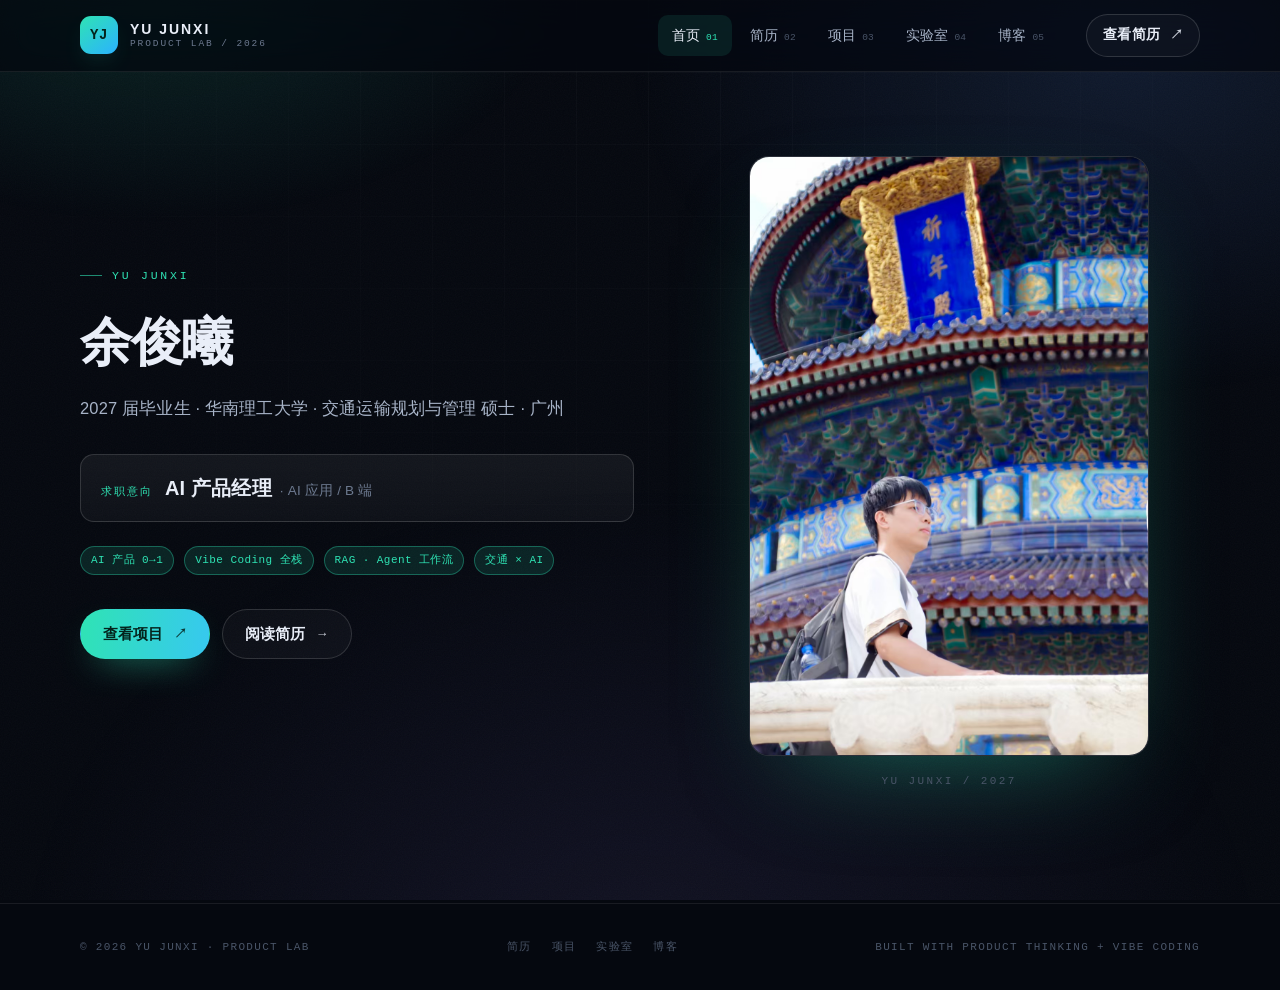
==== commit d71b2204: "首页改为极简个人介绍：姓名+27届+求职意向+标签+个人照" ====
--- a/frontend/index.html
+++ b/frontend/index.html
@@ -3,9 +3,74 @@
 <head>
 <meta charset="UTF-8" />
 <meta name="viewport" content="width=device-width, initial-scale=1.0" />
-<meta name="description" content="余俊曦 · 个人产品空间：AI 产品经理 / 产品工程实践者 / 交通科技研究者。展示教育背景、产品经历、AI 项目与可验证的交互 Demo。" />
-<title>余俊曦 · Product Lab｜AI 产品经理个人作品集</title>
+<meta name="description" content="余俊曦（YU JUNXI）· 2027 届毕业生 · 求职意向：AI 产品经理。华南理工大学交通运输规划与管理硕士，专注 AI 应用与 B 端产品。" />
+<title>余俊曦 · AI 产品经理｜个人作品集</title>
 <link rel="stylesheet" href="assets/styles.css" />
+<style>
+/* ===== 首页极简个人介绍（仅本页使用） ===== */
+.portrait {
+  margin: 0 auto;
+  max-width: 400px;
+  width: 100%;
+}
+.portrait img {
+  display: block;
+  width: 100%;
+  aspect-ratio: 2 / 3;
+  object-fit: cover;
+  object-position: center 20%;
+  border-radius: var(--r-lg);
+  border: 1px solid var(--line-2);
+  background: var(--bg-elev);
+  box-shadow: 0 40px 110px -50px rgba(47, 227, 180, 0.5);
+}
+.portrait figcaption {
+  margin-top: 16px;
+  text-align: center;
+  font-family: var(--mono);
+  font-size: 11px;
+  letter-spacing: 0.22em;
+  text-transform: uppercase;
+  color: var(--text-4);
+}
+.intro-target {
+  display: flex;
+  align-items: baseline;
+  flex-wrap: wrap;
+  gap: 12px;
+  margin-top: 32px;
+  padding: 16px 20px;
+  border: 1px solid var(--line-2);
+  border-radius: var(--r-md);
+  background: linear-gradient(180deg, var(--surface-2), var(--surface));
+}
+.intro-target-label {
+  font-family: var(--mono);
+  font-size: 11px;
+  letter-spacing: 0.18em;
+  text-transform: uppercase;
+  color: var(--teal);
+}
+.intro-target-value {
+  font-size: 20px;
+  font-weight: 800;
+  color: var(--text);
+  letter-spacing: 0.01em;
+}
+.intro-target-value i {
+  font-style: normal;
+  font-weight: 400;
+  font-size: 13.5px;
+  color: var(--text-3);
+  margin-left: 4px;
+}
+.intro-tags {
+  display: flex;
+  flex-wrap: wrap;
+  gap: 10px;
+  margin-top: 24px;
+}
+</style>
 <script>document.documentElement.classList.add("js");</script>
 </head>
 <body data-page="home">
@@ -43,227 +108,38 @@
 </header>
 
 <main>
-  <!-- ===================== HERO ===================== -->
+  <!-- ===================== HERO（极简个人介绍） ===================== -->
   <section class="hero">
     <div class="wrap">
       <div class="hero-grid">
-        <div>
-          <div class="reveal">
-            <span class="status-pill"><span class="pulse"></span> OPEN TO AI PRODUCT ROLES</span>
-            <h1>把复杂问题，<em>做成</em><span>真正可用的 AI 产品。</span></h1>
-            <p class="hero-sub">
-              我是余俊曦，一名 AI 产品经理、产品工程实践者和交通科技研究者。
-              关注企业服务、智能系统与交通基础设施中的 AI 落地 —— 从问题定义、指标设计、Prompt / Agent 工作流，
-              到用 Vibe Coding 把方案做成真正能点开的产品。
-            </p>
-            <div class="hero-actions">
-              <a class="btn btn--primary" href="projects.html">查看项目 <span>↗</span></a>
-              <a class="btn btn--ghost" href="resume.html">阅读简历 <span>→</span></a>
-              <a class="btn btn--ghost" href="lab.html">进入实验室 <span>◈</span></a>
-            </div>
-            <div class="hero-meta">
-              <span>广州 · 中国</span>
-              <span>华南理工大学 · 硕士在读</span>
-              <span>AI × 产品 × 数据 × 交通</span>
-            </div>
+        <div class="reveal">
+          <span class="kicker">YU JUNXI</span>
+          <h1>余俊曦</h1>
+          <p class="hero-sub">2027 届毕业生 · 华南理工大学 · 交通运输规划与管理 硕士 · 广州</p>
+
+          <div class="intro-target">
+            <span class="intro-target-label">求职意向</span>
+            <span class="intro-target-value">AI 产品经理<i> · AI 应用 / B 端</i></span>
+          </div>
+
+          <div class="intro-tags">
+            <span class="tag tag--teal">AI 产品 0→1</span>
+            <span class="tag tag--teal">Vibe Coding 全栈</span>
+            <span class="tag tag--teal">RAG · Agent 工作流</span>
+            <span class="tag tag--teal">交通 × AI</span>
+          </div>
+
+          <div class="hero-actions">
+            <a class="btn btn--primary" href="projects.html">查看项目 <span>↗</span></a>
+            <a class="btn btn--ghost" href="resume.html">阅读简历 <span>→</span></a>
           </div>
         </div>
 
-        <div class="reveal" data-delay="2">
-          <div class="console">
-            <div class="console-top">
-              <span>PRODUCT CONSOLE / 001</span>
-              <span class="console-live"><i class="pulse"></i> LIVE SYSTEM</span>
-            </div>
-            <div class="console-head">
-              <span class="console-icon">⌘</span>
-              <div>
-                <small>MY WORKFLOW</small>
-                <b>从问题到产品</b>
-              </div>
-            </div>
-            <div class="console-steps">
-              <div class="cstep">
-                <span class="cstep-num">01</span>
-                <div><b>理解问题</b><small>场景 · 用户 · 业务约束</small></div>
-                <span class="cstep-state">DONE</span>
-                <span class="cstep-rail"></span>
-              </div>
-              <div class="cstep">
-                <span class="cstep-num">02</span>
-                <div><b>定义方案</b><small>MVP · 流程 · 数据结构</small></div>
-                <span class="cstep-state">DONE</span>
-                <span class="cstep-rail"></span>
-              </div>
-              <div class="cstep">
-                <span class="cstep-num">03</span>
-                <div><b>快速实现</b><small>AI · Vibe Coding · Prototype</small></div>
-                <span class="cstep-state">BUILDING</span>
-                <span class="cstep-rail"></span>
-              </div>
-              <div class="cstep">
-                <span class="cstep-num">04</span>
-                <div><b>验证迭代</b><small>反馈 · 数据 · 下一版本</small></div>
-                <span class="cstep-state">NEXT</span>
-                <span class="cstep-rail"></span>
-              </div>
-            </div>
-            <div class="console-bar"><i></i></div>
-            <div class="console-foot">
-              <span class="console-state">STEP 03 / 04</span>
-              <span>BUILDING WITH INTENT</span>
-            </div>
-          </div>
-        </div>
-      </div>
-    </div>
-  </section>
-
-  <!-- ===================== METRICS ===================== -->
-  <section class="section section--tight">
-    <div class="wrap">
-      <div class="section-head reveal">
-        <div>
-          <span class="kicker">SELECTED SIGNALS</span>
-          <h2 class="h2">用结果建立信任。</h2>
-        </div>
-        <p class="lead">每个数字都尽量标注了它来自哪段经历、服务什么目标。生产数据已脱敏，仅保留可公开的比例、规模与目标值。</p>
-      </div>
-      <div class="metric-grid" data-render="metrics"></div>
-      <div class="org-strip reveal mt-40" data-render="orgs"></div>
-    </div>
-  </section>
-
-  <div class="wrap"><div class="divider"></div></div>
-
-  <!-- ===================== SELECTED WORK ===================== -->
-  <section class="section">
-    <div class="wrap">
-      <div class="section-head reveal">
-        <div>
-          <span class="kicker">03 / SELECTED WORK</span>
-          <h2 class="h2">复杂场景，拆成<em>可用系统</em>。</h2>
-        </div>
-        <p class="lead">我更关心问题如何被定义、方案如何被验证，以及最终有没有形成可持续迭代的产品闭环。</p>
-      </div>
-      <div class="work-grid" data-render="work"></div>
-      <div class="mt-40 reveal">
-        <a class="btn btn--ghost" href="projects.html">查看全部 8 个项目 <span>↗</span></a>
-      </div>
-    </div>
-  </section>
-
-  <div class="wrap"><div class="divider"></div></div>
-
-  <!-- ===================== CAPABILITY ===================== -->
-  <section class="section">
-    <div class="wrap">
-      <div class="section-head reveal">
-        <div>
-          <span class="kicker">CAPABILITY MATRIX</span>
-          <h2 class="h2">能力不是清单，是组合方式。</h2>
-        </div>
-        <p class="lead">产品、AI、工程、行业四个方向互相咬合：能定义问题，也能把方案做到可以被验证的程度。</p>
-      </div>
-      <div class="cap-grid" data-render="capabilities"></div>
-    </div>
-  </section>
-
-  <!-- ===================== METHOD ===================== -->
-  <section class="section section--tight">
-    <div class="wrap">
-      <div class="section-head reveal">
-        <div>
-          <span class="kicker">HOW I WORK</span>
-          <h2 class="h2">我的工作方式。</h2>
-        </div>
-        <p class="lead">先结论、后过程；先成果、后职责。用案例证明能力，而不是用形容词。</p>
-      </div>
-      <div class="pipe reveal">
-        <div class="pipe-step">
-          <small>01 / UNDERSTAND</small>
-          <b>把问题问清楚</b>
-          <p>先区分「现象」与「原因」，明确谁在承受成本、什么指标在恶化。</p>
-        </div>
-        <div class="pipe-step">
-          <small>02 / DEFINE</small>
-          <b>缩到最小可用</b>
-          <p>定义 MVP 边界与验收标准，先解决一个真实痛点，再谈扩展。</p>
-        </div>
-        <div class="pipe-step">
-          <small>03 / BUILD</small>
-          <b>用原型说话</b>
-          <p>用 Prompt / Agent 工作流与 Vibe Coding 把方案做成能点开的东西。</p>
-        </div>
-        <div class="pipe-step">
-          <small>04 / VALIDATE</small>
-          <b>让数据回流</b>
-          <p>把使用结果变成下一版的输入，形成可持续迭代的闭环。</p>
-        </div>
-      </div>
-    </div>
-  </section>
-
-  <div class="wrap"><div class="divider"></div></div>
-
-  <!-- ===================== LAB TEASER ===================== -->
-  <section class="section">
-    <div class="wrap">
-      <div class="section-head reveal">
-        <div>
-          <span class="kicker">04 / PRODUCT LAB</span>
-          <h2 class="h2">不只讲方案，<em>直接体验</em>结果。</h2>
-        </div>
-      </div>
-      <div class="grid-2">
-        <a class="card reveal" href="lab.html">
-          <span class="card-label">LAB / 01 · JD MATCHER</span>
-          <h3 class="h3 mt-24">岗位匹配助手</h3>
-          <p class="lead mt-24">粘贴一段岗位描述，输出岗位类型判断、能力匹配度、推荐项目与面试准备建议。</p>
-          <span class="work-link mt-24" style="display:inline-flex;margin-top:22px">开始体验</span>
-        </a>
-        <a class="card reveal" data-delay="1" href="lab.html">
-          <span class="card-label">LAB / 02 · BADCASE ANALYSIS</span>
-          <h3 class="h3 mt-24">AI 外呼 Badcase 分析</h3>
-          <p class="lead mt-24">选择一条脱敏通话记录，查看通话摘要、失败原因归因、风险标签与改进建议。</p>
-          <span class="work-link mt-24" style="display:inline-flex;margin-top:22px">开始体验</span>
-        </a>
-      </div>
-    </div>
-  </section>
-
-  <div class="wrap"><div class="divider"></div></div>
-
-  <!-- ===================== BLOG TEASER ===================== -->
-  <section class="section">
-    <div class="wrap">
-      <div class="section-head reveal">
-        <div>
-          <span class="kicker">05 / BLOG</span>
-          <h2 class="h2">最近写的<em>工作笔记</em>。</h2>
-        </div>
-        <p class="lead">把项目里的具体判断写下来 —— 切片策略怎么定、原型做到什么程度、指标该看哪一个。</p>
-      </div>
-      <div class="post-grid" data-render="posts"></div>
-      <div class="mt-40 reveal">
-        <a class="btn btn--ghost" href="blog.html">查看全部文章 <span>↗</span></a>
-      </div>
-    </div>
-  </section>
-
-  <!-- ===================== CONTINUE ===================== -->
-  <section class="section">
-    <div class="wrap">
-      <div class="contact-box reveal">
-        <div>
-          <span class="kicker">CONTINUE</span>
-          <h2>还有更完整的<br><em>档案与案例</em>。</h2>
-          <p class="lead">简历页有完整的教育、实习与奖项记录；项目页有 8 个案例的背景、方案与结果；博客里是具体的工作方法复盘。</p>
-        </div>
-        <div class="contact-actions">
-          <a class="btn btn--primary" href="resume.html">阅读简历 <span>→</span></a>
-          <a class="btn btn--ghost" href="projects.html">查看项目案例 <span>↗</span></a>
-          <a class="btn btn--ghost" href="blog.html">阅读博客文章 <span>↗</span></a>
+        <div class="reveal" data-delay="1">
+          <figure class="portrait">
+            <img src="assets/avatar.jpg" alt="余俊曦" />
+            <figcaption>YU JUNXI / 2027</figcaption>
+          </figure>
         </div>
       </div>
     </div>
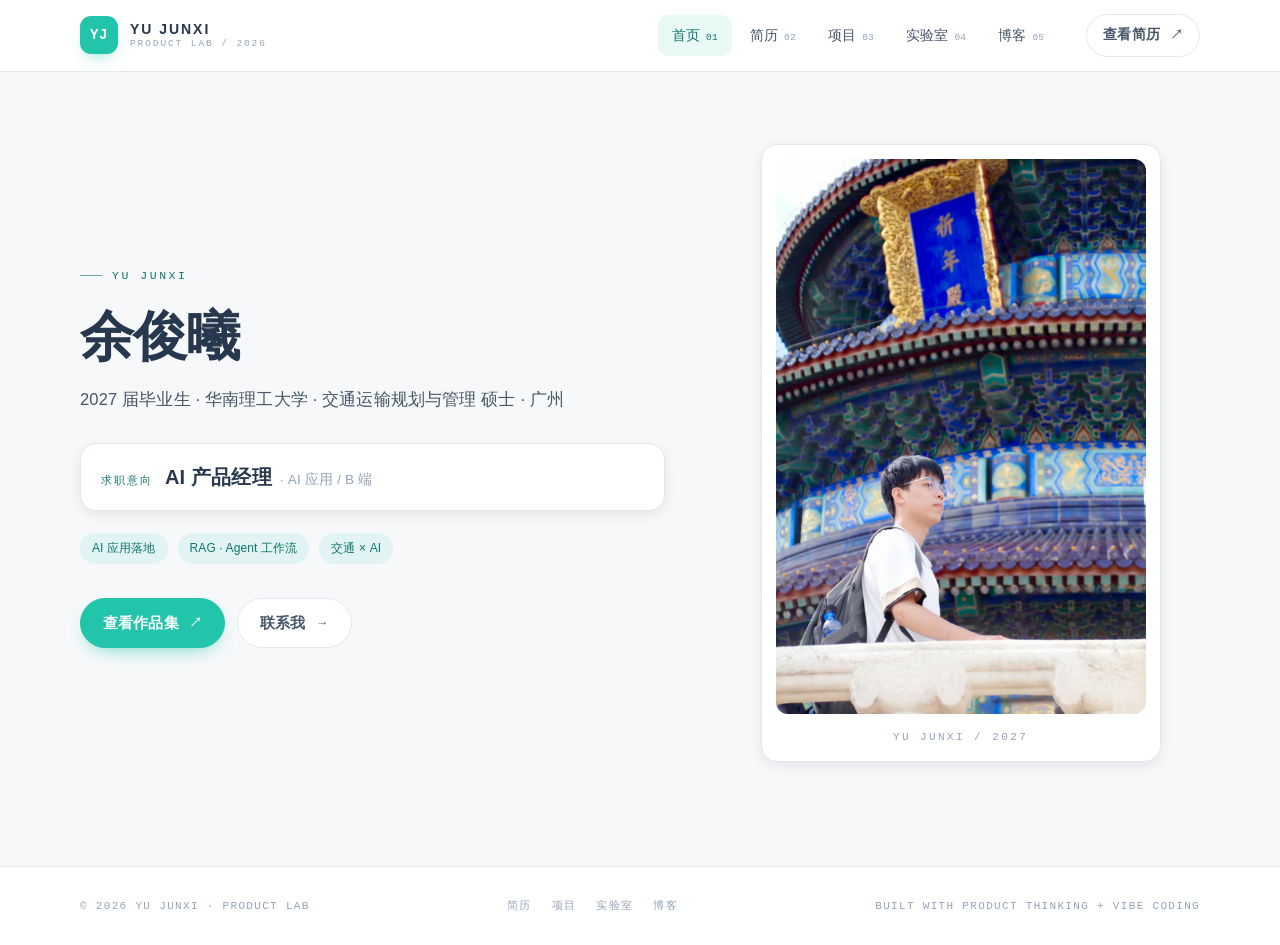
==== commit 9bf39dfe: "全站切换浅色极简商务风格，移除深色主题 - styles.css 全量重写为浅色设计系统（#f7f8fa 背景/#ffffff 卡片/#22c5aa 主色） - 统一 16px 圆角、柔和阴影、主/次" ====
--- a/frontend/index.html
+++ b/frontend/index.html
@@ -6,78 +6,9 @@
 <meta name="description" content="余俊曦（YU JUNXI）· 2027 届毕业生 · 求职意向：AI 产品经理。华南理工大学交通运输规划与管理硕士，专注 AI 应用与 B 端产品。" />
 <title>余俊曦 · AI 产品经理｜个人作品集</title>
 <link rel="stylesheet" href="assets/styles.css" />
-<style>
-/* ===== 首页极简个人介绍（仅本页使用） ===== */
-.portrait {
-  margin: 0 auto;
-  max-width: 400px;
-  width: 100%;
-}
-.portrait img {
-  display: block;
-  width: 100%;
-  aspect-ratio: 2 / 3;
-  object-fit: cover;
-  object-position: center 20%;
-  border-radius: var(--r-lg);
-  border: 1px solid var(--line-2);
-  background: var(--bg-elev);
-  box-shadow: 0 40px 110px -50px rgba(47, 227, 180, 0.5);
-}
-.portrait figcaption {
-  margin-top: 16px;
-  text-align: center;
-  font-family: var(--mono);
-  font-size: 11px;
-  letter-spacing: 0.22em;
-  text-transform: uppercase;
-  color: var(--text-4);
-}
-.intro-target {
-  display: flex;
-  align-items: baseline;
-  flex-wrap: wrap;
-  gap: 12px;
-  margin-top: 32px;
-  padding: 16px 20px;
-  border: 1px solid var(--line-2);
-  border-radius: var(--r-md);
-  background: linear-gradient(180deg, var(--surface-2), var(--surface));
-}
-.intro-target-label {
-  font-family: var(--mono);
-  font-size: 11px;
-  letter-spacing: 0.18em;
-  text-transform: uppercase;
-  color: var(--teal);
-}
-.intro-target-value {
-  font-size: 20px;
-  font-weight: 800;
-  color: var(--text);
-  letter-spacing: 0.01em;
-}
-.intro-target-value i {
-  font-style: normal;
-  font-weight: 400;
-  font-size: 13.5px;
-  color: var(--text-3);
-  margin-left: 4px;
-}
-.intro-tags {
-  display: flex;
-  flex-wrap: wrap;
-  gap: 10px;
-  margin-top: 24px;
-}
-</style>
 <script>document.documentElement.classList.add("js");</script>
 </head>
 <body data-page="home">
-
-<div class="bg-layer bg-glow"></div>
-<div class="bg-layer bg-grid"></div>
-<div class="bg-layer bg-noise"></div>
 
 <!-- ===================== HEADER ===================== -->
 <header class="site-header">
@@ -123,15 +54,14 @@
           </div>
 
           <div class="intro-tags">
-            <span class="tag tag--teal">AI 产品 0→1</span>
-            <span class="tag tag--teal">Vibe Coding 全栈</span>
+            <span class="tag tag--teal">AI 应用落地</span>
             <span class="tag tag--teal">RAG · Agent 工作流</span>
             <span class="tag tag--teal">交通 × AI</span>
           </div>
 
           <div class="hero-actions">
-            <a class="btn btn--primary" href="projects.html">查看项目 <span>↗</span></a>
-            <a class="btn btn--ghost" href="resume.html">阅读简历 <span>→</span></a>
+            <a class="btn btn--primary" href="projects.html">查看作品集 <span>↗</span></a>
+            <a class="btn btn--ghost" href="mailto:Yujunxi_scut@163.com">联系我 <span>→</span></a>
           </div>
         </div>
 
--- a/frontend/assets/styles.css
+++ b/frontend/assets/styles.css
@@ -1,45 +1,47 @@
 /* ============================================================
-   YU JUNXI / PRODUCT LAB — Design System
-   视觉关键词：专业 · 克制 · 数据感 · 产品实验室 · 复杂系统 · 可验证
+   YU JUNXI / Product Lab — Design System (Light)
+   视觉关键词：极简 · 商务 · 克制 · 清晰 · 可验证
+   配色规范：#f7f8fa 背景 / #ffffff 卡片 / #22c5aa 主强调色
    ============================================================ */
 
 /* ---------- 1. Tokens ---------- */
 :root {
-  color-scheme: dark;
+  color-scheme: light;
 
   /* 背景与表面 */
-  --bg: #05080f;
-  --bg-elev: #080d19;
-  --surface: rgba(255, 255, 255, 0.035);
-  --surface-2: rgba(255, 255, 255, 0.06);
-  --surface-3: rgba(255, 255, 255, 0.09);
+  --bg: #f7f8fa;
+  --bg-elev: #ffffff;
+  --surface: #ffffff;
+  --surface-2: #f1f5f9;
+  --surface-3: #e8f0fc;
 
   /* 线条 */
-  --line: rgba(255, 255, 255, 0.08);
-  --line-2: rgba(255, 255, 255, 0.14);
-  --line-3: rgba(255, 255, 255, 0.24);
+  --line: #e2e8f0;
+  --line-2: #e2e8f0;
+  --line-3: #cbd5e1;
 
   /* 文本 */
-  --text: #e9eef8;
-  --text-2: #a7b3c7;
-  --text-3: #6d7a90;
-  --text-4: #4a5568;
+  --text: #27374d;
+  --text-2: #475569;
+  --text-3: #94a3b8;
+  --text-4: #94a3b8;
 
   /* 语义色 */
-  --teal: #2fe3b4;
-  --teal-soft: rgba(47, 227, 180, 0.12);
-  --blue: #5b93ff;
-  --blue-soft: rgba(91, 147, 255, 0.12);
-  --orange: #ff9448;
-  --orange-soft: rgba(255, 148, 72, 0.12);
-  --violet: #a184ff;
-  --violet-soft: rgba(161, 132, 255, 0.12);
-  --red: #ff6b6b;
-  --red-soft: rgba(255, 107, 107, 0.12);
+  --teal: #22c5aa;         /* 主强调色（填充/高亮） */
+  --teal-deep: #0f766e;    /* 主强调色文字（浅色底上可读） */
+  --teal-soft: rgba(34, 197, 170, 0.10);
+  --blue: #3b82f6;
+  --blue-soft: rgba(59, 130, 246, 0.10);
+  --orange: #f59e0b;
+  --orange-soft: rgba(245, 158, 11, 0.12);
+  --violet: #8b5cf6;
+  --violet-soft: rgba(139, 92, 246, 0.10);
+  --red: #ef4444;
+  --red-soft: rgba(239, 68, 68, 0.10);
 
   /* 形状 */
-  --r-lg: 20px;
-  --r-md: 14px;
+  --r-lg: 16px;
+  --r-md: 12px;
   --r-sm: 10px;
   --r-pill: 999px;
 
@@ -52,7 +54,8 @@
   --mono: ui-monospace, "Cascadia Mono", "SF Mono", "JetBrains Mono", Menlo,
     Consolas, "Courier New", monospace;
 
-  --shadow: 0 40px 90px -50px rgba(0, 0, 0, 0.95);
+  --shadow: 0 4px 14px rgba(0, 0, 0, 0.08);
+  --shadow-hover: 0 14px 34px -14px rgba(15, 23, 42, 0.18);
   --ease: cubic-bezier(0.22, 0.61, 0.36, 1);
 }
 
@@ -81,17 +84,17 @@
 button { background: none; border: 0; cursor: pointer; }
 h1, h2, h3, h4, p, ul, ol, figure { margin: 0; }
 ul, ol { padding: 0; list-style: none; }
-::selection { background: rgba(47, 227, 180, 0.28); }
+::selection { background: rgba(34, 197, 170, 0.22); }
 
 /* 滚动条 */
 ::-webkit-scrollbar { width: 10px; height: 10px; }
-::-webkit-scrollbar-track { background: #04070d; }
+::-webkit-scrollbar-track { background: #eef1f5; }
 ::-webkit-scrollbar-thumb {
-  background: #1b2434;
+  background: #cbd5e1;
   border-radius: 999px;
-  border: 2px solid #04070d;
-}
-::-webkit-scrollbar-thumb:hover { background: #2a3648; }
+  border: 2px solid #eef1f5;
+}
+::-webkit-scrollbar-thumb:hover { background: #b0bcc9; }
 
 :focus-visible {
   outline: 2px solid var(--teal);
@@ -99,37 +102,7 @@
   border-radius: 4px;
 }
 
-/* ---------- 3. Ambient background ---------- */
-.bg-layer {
-  position: fixed;
-  inset: 0;
-  pointer-events: none;
-  z-index: 0;
-}
-
-.bg-grid {
-  background-image:
-    linear-gradient(to right, rgba(255, 255, 255, 0.035) 1px, transparent 1px),
-    linear-gradient(to bottom, rgba(255, 255, 255, 0.035) 1px, transparent 1px);
-  background-size: 72px 72px;
-  mask-image: radial-gradient(circle at 50% 0%, #000 0%, transparent 78%);
-  -webkit-mask-image: radial-gradient(circle at 50% 0%, #000 0%, transparent 78%);
-  opacity: 0.75;
-}
-
-.bg-glow {
-  background:
-    radial-gradient(680px 420px at 12% -4%, rgba(47, 227, 180, 0.14), transparent 62%),
-    radial-gradient(760px 520px at 88% 6%, rgba(91, 147, 255, 0.13), transparent 66%),
-    radial-gradient(900px 700px at 50% 108%, rgba(161, 132, 255, 0.09), transparent 70%);
-}
-
-.bg-noise {
-  opacity: 0.035;
-  background-image: url("data:image/svg+xml,%3Csvg xmlns='http://www.w3.org/2000/svg' width='200' height='200'%3E%3Cfilter id='n'%3E%3CfeTurbulence type='fractalNoise' baseFrequency='0.85' numOctaves='3'/%3E%3C/filter%3E%3Crect width='200' height='200' filter='url(%23n)'/%3E%3C/svg%3E");
-}
-
-/* ---------- 4. Layout ---------- */
+/* ---------- 3. Layout ---------- */
 .wrap {
   width: 100%;
   max-width: var(--maxw);
@@ -141,21 +114,21 @@
 
 main { position: relative; z-index: 1; }
 
-.section { padding: 96px 0; position: relative; }
-.section--tight { padding: 64px 0; }
+.section { padding: 80px 0; position: relative; }
+.section--tight { padding: 52px 0; }
 
 .divider {
   height: 1px;
   background: linear-gradient(90deg, transparent, var(--line-2) 20%, var(--line-2) 80%, transparent);
 }
 
-/* ---------- 5. Typography ---------- */
+/* ---------- 4. Typography ---------- */
 .kicker {
   font-family: var(--mono);
   font-size: 11.5px;
-  letter-spacing: 0.24em;
-  text-transform: uppercase;
-  color: var(--teal);
+  letter-spacing: 0.22em;
+  text-transform: uppercase;
+  color: var(--teal-deep);
   display: inline-flex;
   align-items: center;
   gap: 10px;
@@ -177,21 +150,21 @@
   font-weight: 700;
   letter-spacing: -0.01em;
   margin-top: 16px;
+  color: var(--text);
   text-wrap: balance;
 }
 
-.h2 em, .h3 em {
+.h2 em, .h3 em,
+.page-head h1 em, .detail-head h1 em, .article-head h1 em, .contact-box h2 em {
   font-style: normal;
-  background: linear-gradient(100deg, var(--teal), var(--blue));
-  -webkit-background-clip: text;
-  background-clip: text;
-  color: transparent;
+  color: var(--teal-deep);
 }
 
 .h3 {
   font-size: clamp(20px, 2vw, 26px);
   line-height: 1.35;
   font-weight: 700;
+  color: var(--text);
 }
 
 .lead {
@@ -214,7 +187,7 @@
 
 .section-head .lead { max-width: 46ch; padding-bottom: 6px; }
 
-/* ---------- 6. Buttons ---------- */
+/* ---------- 5. Buttons ---------- */
 .btn {
   --btn-bg: transparent;
   --btn-fg: var(--text);
@@ -231,7 +204,7 @@
   font-size: 14.5px;
   font-weight: 600;
   white-space: nowrap;
-  transition: transform 0.25s var(--ease), border-color 0.25s, background 0.25s, box-shadow 0.25s;
+  transition: transform 0.25s var(--ease), border-color 0.25s, background 0.25s, box-shadow 0.25s, color 0.25s;
 }
 
 .btn span { font-size: 13px; opacity: 0.85; }
@@ -239,38 +212,48 @@
 .btn:hover { transform: translateY(-2px); }
 
 .btn--primary {
-  --btn-bg: linear-gradient(100deg, var(--teal), #37c8f0);
-  --btn-fg: #04231c;
-  --btn-line: transparent;
-  box-shadow: 0 14px 36px -18px rgba(47, 227, 180, 0.85);
-}
-
-.btn--primary:hover { box-shadow: 0 18px 44px -16px rgba(47, 227, 180, 0.9); }
-
-.btn--ghost { --btn-bg: rgba(255, 255, 255, 0.03); }
+  --btn-bg: var(--teal);
+  --btn-fg: #ffffff;
+  --btn-line: var(--teal);
+  box-shadow: 0 8px 20px -10px rgba(34, 197, 170, 0.8);
+}
+
+.btn--primary:hover {
+  background: #1bb8a0;
+  border-color: #1bb8a0;
+  box-shadow: 0 12px 26px -12px rgba(34, 197, 170, 0.9);
+}
+
+.btn--ghost {
+  --btn-bg: #ffffff;
+  --btn-fg: var(--text-2);
+  --btn-line: var(--line);
+}
+
 .btn--ghost:hover {
+  --btn-fg: var(--text);
   --btn-line: var(--line-3);
-  --btn-bg: rgba(255, 255, 255, 0.07);
+  background: #f8fafc;
 }
 
 .btn--orange {
-  --btn-bg: linear-gradient(100deg, var(--orange), #ffb066);
-  --btn-fg: #2c1405;
-  --btn-line: transparent;
+  --btn-bg: var(--orange);
+  --btn-fg: #ffffff;
+  --btn-line: var(--orange);
 }
 
 .btn--sm { padding: 9px 16px; font-size: 13.5px; }
 .btn--block { width: 100%; }
 .btn[disabled] { opacity: 0.5; pointer-events: none; }
 
-/* ---------- 7. Header / Nav ---------- */
+/* ---------- 6. Header / Nav ---------- */
 .site-header {
   position: sticky;
   top: 0;
   z-index: 60;
-  backdrop-filter: blur(18px) saturate(150%);
-  -webkit-backdrop-filter: blur(18px) saturate(150%);
-  background: rgba(5, 8, 15, 0.72);
+  background: rgba(255, 255, 255, 0.92);
+  backdrop-filter: blur(14px) saturate(140%);
+  -webkit-backdrop-filter: blur(14px) saturate(140%);
   border-bottom: 1px solid var(--line);
 }
 
@@ -295,13 +278,13 @@
   font-size: 14px;
   font-weight: 700;
   letter-spacing: 0.04em;
-  color: #04231c;
-  background: linear-gradient(140deg, var(--teal), #2bb2ff);
-  box-shadow: 0 10px 26px -14px rgba(47, 227, 180, 0.9);
+  color: #ffffff;
+  background: var(--teal);
+  box-shadow: 0 8px 18px -10px rgba(34, 197, 170, 0.9);
 }
 
 .brand-copy { display: flex; flex-direction: column; line-height: 1.25; }
-.brand-copy b { font-size: 14px; letter-spacing: 0.14em; font-weight: 700; }
+.brand-copy b { font-size: 14px; letter-spacing: 0.14em; font-weight: 700; color: var(--text); }
 .brand-copy small {
   font-family: var(--mono);
   font-size: 9.5px;
@@ -336,10 +319,10 @@
   transition: color 0.2s;
 }
 
-.nav a:hover { color: var(--text); background: rgba(255, 255, 255, 0.05); }
-
-.nav a.is-active { color: var(--text); background: rgba(47, 227, 180, 0.1); }
-.nav a.is-active i { color: var(--teal); }
+.nav a:hover { color: var(--teal-deep); }
+
+.nav a.is-active { color: var(--teal-deep); background: var(--teal-soft); }
+.nav a.is-active i { color: var(--teal-deep); }
 
 .header-actions { display: flex; align-items: center; gap: 10px; flex-shrink: 0; }
 
@@ -384,7 +367,7 @@
   gap: 2px;
   padding: 12px var(--gutter) 22px;
   border-bottom: 1px solid var(--line);
-  background: rgba(6, 10, 18, 0.98);
+  background: #ffffff;
 }
 
 .mobile-nav.is-open { display: flex; }
@@ -399,33 +382,21 @@
 }
 
 .mobile-nav a b { font-family: var(--mono); font-size: 10px; color: var(--text-4); }
-.mobile-nav a.is-active { color: var(--teal); }
-
-/* ---------- 8. Cards ---------- */
+.mobile-nav a.is-active { color: var(--teal-deep); }
+
+/* ---------- 7. Cards ---------- */
 .card {
   position: relative;
   border: 1px solid var(--line);
   border-radius: var(--r-lg);
-  background:
-    linear-gradient(180deg, rgba(255, 255, 255, 0.05), rgba(255, 255, 255, 0.015));
+  background: var(--surface);
+  box-shadow: var(--shadow);
   padding: 26px;
   overflow: hidden;
   transition: border-color 0.3s, transform 0.3s var(--ease), box-shadow 0.3s;
 }
 
-.card::after {
-  content: "";
-  position: absolute;
-  inset: 0;
-  border-radius: inherit;
-  background: radial-gradient(420px 200px at 100% 0%, rgba(47, 227, 180, 0.09), transparent 70%);
-  opacity: 0;
-  transition: opacity 0.35s;
-  pointer-events: none;
-}
-
 .card:hover { border-color: var(--line-3); }
-.card:hover::after { opacity: 1; }
 
 .card-label {
   font-family: var(--mono);
@@ -438,257 +409,125 @@
 .tag-row { display: flex; flex-wrap: wrap; gap: 7px; }
 
 .tag {
-  font-family: var(--mono);
-  font-size: 11px;
-  letter-spacing: 0.04em;
-  padding: 4px 10px;
+  font-family: var(--font);
+  font-size: 12px;
+  font-weight: 500;
+  letter-spacing: 0.01em;
+  padding: 5px 12px;
   border-radius: var(--r-pill);
-  border: 1px solid var(--line-2);
-  background: rgba(255, 255, 255, 0.04);
+  border: none;
+  background: #e8f0fc;
   color: var(--text-2);
   white-space: nowrap;
 }
 
-.tag--teal { border-color: rgba(47, 227, 180, 0.35); background: var(--teal-soft); color: var(--teal); }
-.tag--blue { border-color: rgba(91, 147, 255, 0.35); background: var(--blue-soft); color: var(--blue); }
-.tag--orange { border-color: rgba(255, 148, 72, 0.35); background: var(--orange-soft); color: var(--orange); }
-.tag--violet { border-color: rgba(161, 132, 255, 0.35); background: var(--violet-soft); color: var(--violet); }
-.tag--red { border-color: rgba(255, 107, 107, 0.35); background: var(--red-soft); color: var(--red); }
-
-/* ---------- 9. Hero ---------- */
-.hero { padding: 84px 0 72px; }
+.tag--teal { background: var(--teal-soft); color: var(--teal-deep); }
+.tag--blue { background: var(--blue-soft); color: #1d4ed8; }
+.tag--orange { background: var(--orange-soft); color: #b45309; }
+.tag--violet { background: var(--violet-soft); color: #6d28d9; }
+.tag--red { background: var(--red-soft); color: #b91c1c; }
+
+/* ---------- 8. Hero / 首页 ---------- */
+.hero { padding: 72px 0 64px; }
 
 .hero-grid {
   display: grid;
-  grid-template-columns: minmax(0, 1.05fr) minmax(0, 0.95fr);
-  gap: 64px;
+  grid-template-columns: minmax(0, 1.1fr) minmax(0, 0.9fr);
+  gap: 56px;
   align-items: center;
 }
 
-.status-pill {
-  display: inline-flex;
-  align-items: center;
+.hero h1 {
+  font-size: clamp(34px, 4.5vw, 54px);
+  line-height: 1.14;
+  font-weight: 800;
+  letter-spacing: -0.02em;
+  margin: 20px 0 18px;
+  color: var(--text);
+  text-wrap: balance;
+}
+
+.hero-sub { color: var(--text-2); font-size: 16.5px; max-width: 54ch; }
+
+.hero-actions { display: flex; flex-wrap: wrap; gap: 12px; margin: 34px 0 0; }
+
+/* 求职意向卡片 */
+.intro-target {
+  display: flex;
+  align-items: baseline;
+  flex-wrap: wrap;
+  gap: 12px;
+  margin-top: 30px;
+  padding: 16px 20px;
+  border: 1px solid var(--line);
+  border-radius: var(--r-lg);
+  background: var(--surface);
+  box-shadow: var(--shadow);
+}
+
+.intro-target-label {
+  font-family: var(--mono);
+  font-size: 11px;
+  letter-spacing: 0.18em;
+  text-transform: uppercase;
+  color: var(--teal-deep);
+}
+
+.intro-target-value {
+  font-size: 20px;
+  font-weight: 800;
+  color: var(--text);
+  letter-spacing: 0.01em;
+}
+
+.intro-target-value i {
+  font-style: normal;
+  font-weight: 400;
+  font-size: 13.5px;
+  color: var(--text-3);
+  margin-left: 4px;
+}
+
+.intro-tags {
+  display: flex;
+  flex-wrap: wrap;
   gap: 10px;
-  padding: 7px 16px 7px 12px;
-  border-radius: var(--r-pill);
-  border: 1px solid rgba(47, 227, 180, 0.28);
-  background: var(--teal-soft);
+  margin-top: 22px;
+}
+
+/* 人像照片卡片 */
+.portrait {
+  margin: 0 auto;
+  max-width: 400px;
+  width: 100%;
+  background: #ffffff;
+  border: 1px solid var(--line);
+  border-radius: var(--r-lg);
+  box-shadow: var(--shadow);
+  padding: 14px;
+}
+
+.portrait img {
+  display: block;
+  width: 100%;
+  aspect-ratio: 2 / 3;
+  object-fit: cover;
+  object-position: center 20%;
+  border-radius: 12px;
+  background: var(--bg);
+}
+
+.portrait figcaption {
+  margin-top: 14px;
+  text-align: center;
   font-family: var(--mono);
   font-size: 11px;
-  letter-spacing: 0.16em;
-  text-transform: uppercase;
-  color: var(--teal);
-}
-
-.pulse {
-  width: 7px;
-  height: 7px;
-  border-radius: 50%;
-  background: var(--teal);
-  box-shadow: 0 0 0 0 rgba(47, 227, 180, 0.7);
-  animation: pulse 2.2s infinite;
-  flex-shrink: 0;
-}
-
-@keyframes pulse {
-  0% { box-shadow: 0 0 0 0 rgba(47, 227, 180, 0.6); }
-  70% { box-shadow: 0 0 0 12px rgba(47, 227, 180, 0); }
-  100% { box-shadow: 0 0 0 0 rgba(47, 227, 180, 0); }
-}
-
-.hero h1 {
-  font-size: clamp(32px, 4.3vw, 52px);
-  line-height: 1.16;
-  font-weight: 800;
-  letter-spacing: -0.025em;
-  margin: 26px 0 22px;
-  text-wrap: balance;
-}
-
-.hero h1 em {
-  font-style: normal;
-  background: linear-gradient(100deg, var(--teal), #3fc9ff 55%, var(--blue));
-  -webkit-background-clip: text;
-  background-clip: text;
-  color: transparent;
-}
-
-.hero h1 span { display: block; color: var(--text); }
-
-.hero-sub { color: var(--text-2); font-size: 16.5px; max-width: 54ch; }
-
-.hero-actions { display: flex; flex-wrap: wrap; gap: 12px; margin: 34px 0 30px; }
-
-.hero-meta {
-  display: flex;
-  flex-wrap: wrap;
-  gap: 10px 22px;
-  padding-top: 22px;
-  border-top: 1px solid var(--line);
-  font-family: var(--mono);
-  font-size: 11.5px;
-  letter-spacing: 0.08em;
+  letter-spacing: 0.22em;
+  text-transform: uppercase;
   color: var(--text-3);
 }
 
-.hero-meta span { display: inline-flex; align-items: center; gap: 8px; }
-.hero-meta span::before {
-  content: "";
-  width: 5px;
-  height: 5px;
-  border-radius: 50%;
-  background: var(--text-4);
-}
-
-/* ---------- 10. Product Console ---------- */
-.console {
-  border: 1px solid var(--line-2);
-  border-radius: var(--r-lg);
-  background: linear-gradient(180deg, rgba(12, 18, 30, 0.95), rgba(7, 11, 20, 0.95));
-  box-shadow: var(--shadow);
-  overflow: hidden;
-}
-
-.console-top {
-  display: flex;
-  align-items: center;
-  justify-content: space-between;
-  padding: 13px 18px;
-  border-bottom: 1px solid var(--line);
-  font-family: var(--mono);
-  font-size: 10.5px;
-  letter-spacing: 0.16em;
-  color: var(--text-3);
-  text-transform: uppercase;
-  background: rgba(255, 255, 255, 0.02);
-}
-
-.console-live { display: inline-flex; align-items: center; gap: 7px; color: var(--teal); }
-
-.console-head {
-  display: flex;
-  align-items: center;
-  gap: 14px;
-  padding: 20px 20px 18px;
-  border-bottom: 1px solid var(--line);
-}
-
-.console-icon {
-  width: 42px;
-  height: 42px;
-  border-radius: 12px;
-  display: grid;
-  place-items: center;
-  background: var(--teal-soft);
-  border: 1px solid rgba(47, 227, 180, 0.3);
-  color: var(--teal);
-  font-size: 18px;
-}
-
-.console-head small {
-  display: block;
-  font-family: var(--mono);
-  font-size: 10px;
-  letter-spacing: 0.18em;
-  color: var(--text-3);
-  text-transform: uppercase;
-}
-
-.console-head b { font-size: 16px; }
-
-.console-steps { padding: 18px 20px 20px; display: flex; flex-direction: column; }
-
-.cstep {
-  position: relative;
-  display: grid;
-  grid-template-columns: 46px 1fr auto;
-  align-items: center;
-  gap: 14px;
-  padding: 12px 12px 12px 0;
-  border-radius: var(--r-sm);
-  transition: background 0.35s;
-}
-
-.cstep.is-on { background: rgba(255, 255, 255, 0.035); }
-
-.cstep-num {
-  font-family: var(--mono);
-  font-size: 12px;
-  color: var(--text-4);
-  text-align: center;
-  letter-spacing: 0.06em;
-}
-
-.cstep.is-done .cstep-num { color: var(--teal); }
-.cstep.is-on .cstep-num { color: var(--orange); }
-
-.cstep b { display: block; font-size: 14.5px; font-weight: 600; }
-.cstep small { display: block; color: var(--text-3); font-size: 12.5px; }
-
-.cstep-state {
-  font-family: var(--mono);
-  font-size: 10px;
-  letter-spacing: 0.14em;
-  padding: 4px 9px;
-  border-radius: var(--r-pill);
-  border: 1px solid var(--line-2);
-  color: var(--text-3);
-}
-
-.cstep.is-done .cstep-state { color: var(--teal); border-color: rgba(47, 227, 180, 0.3); background: var(--teal-soft); }
-.cstep.is-on .cstep-state { color: var(--orange); border-color: rgba(255, 148, 72, 0.35); background: var(--orange-soft); }
-
-.cstep-rail {
-  position: absolute;
-  left: 34px;
-  top: 46px;
-  bottom: -6px;
-  width: 1px;
-  background: var(--line-2);
-}
-
-.cstep:last-child .cstep-rail { display: none; }
-
-.cstep.is-done .cstep-rail,
-.cstep.is-on .cstep-rail {
-  background: linear-gradient(180deg, var(--teal), rgba(47, 227, 180, 0.1));
-}
-
-.console-foot {
-  display: flex;
-  align-items: center;
-  justify-content: space-between;
-  padding: 13px 20px;
-  border-top: 1px solid var(--line);
-  font-family: var(--mono);
-  font-size: 10.5px;
-  letter-spacing: 0.16em;
-  color: var(--text-3);
-  text-transform: uppercase;
-  background: rgba(255, 255, 255, 0.02);
-}
-
-.console-bar {
-  height: 2px;
-  background: var(--line);
-  position: relative;
-  overflow: hidden;
-}
-
-.console-bar i {
-  position: absolute;
-  inset: 0 auto 0 0;
-  width: 30%;
-  background: linear-gradient(90deg, transparent, var(--teal), transparent);
-  animation: sweep 2.4s linear infinite;
-}
-
-@keyframes sweep {
-  0% { transform: translateX(-100%); }
-  100% { transform: translateX(400%); }
-}
-
-/* ---------- 11. Metrics ---------- */
+/* ---------- 9. Metrics ---------- */
 .metric-grid {
   display: grid;
   grid-template-columns: repeat(4, minmax(0, 1fr));
@@ -699,13 +538,14 @@
   border: 1px solid var(--line);
   border-radius: var(--r-lg);
   padding: 24px 22px 20px;
-  background: linear-gradient(180deg, rgba(255, 255, 255, 0.045), rgba(255, 255, 255, 0.012));
+  background: var(--surface);
+  box-shadow: var(--shadow);
   position: relative;
   overflow: hidden;
-  transition: transform 0.3s var(--ease), border-color 0.3s;
-}
-
-.metric:hover { transform: translateY(-4px); border-color: var(--line-3); }
+  transition: transform 0.3s var(--ease), border-color 0.3s, box-shadow 0.3s;
+}
+
+.metric:hover { transform: translateY(-4px); border-color: var(--line-3); box-shadow: var(--shadow-hover); }
 
 .metric::before {
   content: "";
@@ -713,9 +553,9 @@
   left: 0;
   top: 0;
   bottom: 0;
-  width: 2px;
-  background: linear-gradient(180deg, var(--teal), transparent);
-  opacity: 0.7;
+  width: 3px;
+  background: var(--teal);
+  opacity: 0.85;
 }
 
 .metric b {
@@ -725,9 +565,10 @@
   line-height: 1.05;
   font-weight: 700;
   letter-spacing: -0.02em;
-}
-
-.metric b span { font-size: 0.5em; color: var(--teal); margin-left: 2px; }
+  color: var(--text);
+}
+
+.metric b span { font-size: 0.5em; color: var(--teal-deep); margin-left: 2px; }
 .metric p { margin-top: 12px; font-size: 14.5px; color: var(--text); }
 .metric small {
   display: block;
@@ -741,7 +582,7 @@
   color: var(--text-4);
 }
 
-/* ---------- 12. Work cards ---------- */
+/* ---------- 10. Work cards ---------- */
 .work-grid {
   display: grid;
   grid-template-columns: repeat(3, minmax(0, 1fr));
@@ -754,14 +595,15 @@
   border: 1px solid var(--line);
   border-radius: var(--r-lg);
   overflow: hidden;
-  background: linear-gradient(180deg, rgba(255, 255, 255, 0.045), rgba(255, 255, 255, 0.012));
+  background: var(--surface);
+  box-shadow: var(--shadow);
   transition: transform 0.35s var(--ease), border-color 0.35s, box-shadow 0.35s;
 }
 
 .work-card:hover {
   transform: translateY(-6px);
   border-color: var(--line-3);
-  box-shadow: 0 30px 70px -40px rgba(0, 0, 0, 0.9);
+  box-shadow: var(--shadow-hover);
 }
 
 .work-art {
@@ -769,11 +611,11 @@
   height: 176px;
   padding: 18px;
   border-bottom: 1px solid var(--line);
-  background:
-    linear-gradient(to right, rgba(255, 255, 255, 0.045) 1px, transparent 1px) 0 0 / 34px 34px,
-    linear-gradient(to bottom, rgba(255, 255, 255, 0.045) 1px, transparent 1px) 0 0 / 34px 34px,
-    radial-gradient(300px 160px at 20% 0%, rgba(91, 147, 255, 0.16), transparent 70%),
-    #070d18;
+  background-image:
+    linear-gradient(to right, rgba(15, 23, 42, 0.04) 1px, transparent 1px),
+    linear-gradient(to bottom, rgba(15, 23, 42, 0.04) 1px, transparent 1px);
+  background-size: 34px 34px;
+  background-color: #f8fafc;
   overflow: hidden;
   display: flex;
   flex-direction: column;
@@ -781,25 +623,25 @@
 }
 
 .work-art--teal { background-image:
-  linear-gradient(to right, rgba(255, 255, 255, 0.045) 1px, transparent 1px),
-  linear-gradient(to bottom, rgba(255, 255, 255, 0.045) 1px, transparent 1px),
-  radial-gradient(300px 160px at 20% 0%, rgba(47, 227, 180, 0.18), transparent 70%);
+  linear-gradient(to right, rgba(15, 23, 42, 0.04) 1px, transparent 1px),
+  linear-gradient(to bottom, rgba(15, 23, 42, 0.04) 1px, transparent 1px),
+  radial-gradient(300px 160px at 20% 0%, rgba(34, 197, 170, 0.16), transparent 70%);
   background-size: 34px 34px, 34px 34px, auto;
-  background-color: #070d18; }
+  background-color: #f0fdf9; }
 
 .work-art--violet { background-image:
-  linear-gradient(to right, rgba(255, 255, 255, 0.045) 1px, transparent 1px),
-  linear-gradient(to bottom, rgba(255, 255, 255, 0.045) 1px, transparent 1px),
-  radial-gradient(300px 160px at 20% 0%, rgba(161, 132, 255, 0.2), transparent 70%);
+  linear-gradient(to right, rgba(15, 23, 42, 0.04) 1px, transparent 1px),
+  linear-gradient(to bottom, rgba(15, 23, 42, 0.04) 1px, transparent 1px),
+  radial-gradient(300px 160px at 20% 0%, rgba(139, 92, 246, 0.16), transparent 70%);
   background-size: 34px 34px, 34px 34px, auto;
-  background-color: #070d18; }
+  background-color: #faf8ff; }
 
 .work-art--orange { background-image:
-  linear-gradient(to right, rgba(255, 255, 255, 0.045) 1px, transparent 1px),
-  linear-gradient(to bottom, rgba(255, 255, 255, 0.045) 1px, transparent 1px),
-  radial-gradient(300px 160px at 20% 0%, rgba(255, 148, 72, 0.2), transparent 70%);
+  linear-gradient(to right, rgba(15, 23, 42, 0.04) 1px, transparent 1px),
+  linear-gradient(to bottom, rgba(15, 23, 42, 0.04) 1px, transparent 1px),
+  radial-gradient(300px 160px at 20% 0%, rgba(245, 158, 11, 0.16), transparent 70%);
   background-size: 34px 34px, 34px 34px, auto;
-  background-color: #070d18; }
+  background-color: #fffaf0; }
 
 .work-art-label {
   font-family: var(--mono);
@@ -822,7 +664,7 @@
   text-transform: uppercase;
 }
 
-.work-info h3 { font-size: 19px; line-height: 1.4; font-weight: 700; }
+.work-info h3 { font-size: 19px; line-height: 1.4; font-weight: 700; color: var(--text); }
 .work-info p { color: var(--text-2); font-size: 14.5px; flex: 1; }
 
 .work-link {
@@ -833,7 +675,7 @@
   font-size: 11px;
   letter-spacing: 0.14em;
   text-transform: uppercase;
-  color: var(--teal);
+  color: var(--teal-deep);
   margin-top: 4px;
 }
 
@@ -846,8 +688,8 @@
 .mini-bars { display: flex; align-items: flex-end; gap: 5px; height: 54px; }
 .mini-bars i {
   width: 9px;
-  border-radius: 2px 2px 0 0;
-  background: linear-gradient(180deg, var(--teal), rgba(47, 227, 180, 0.25));
+  border-radius: 3px 3px 0 0;
+  background: linear-gradient(180deg, var(--teal), rgba(34, 197, 170, 0.3));
   animation: barGrow 1.2s var(--ease) backwards;
 }
 .mini-bars i:nth-child(1) { height: 40%; animation-delay: .05s; }
@@ -867,14 +709,14 @@
   color: var(--text-4);
 }
 
-.mini-stat strong { font-family: var(--mono); font-size: 22px; display: block; }
-.mini-stat em { font-style: normal; font-family: var(--mono); font-size: 11px; color: var(--teal); }
+.mini-stat strong { font-family: var(--mono); font-size: 22px; display: block; color: var(--text); }
+.mini-stat em { font-style: normal; font-family: var(--mono); font-size: 11px; color: var(--teal-deep); }
 
 .blueprint { position: relative; flex: 1; }
 
 .blueprint i.line {
   position: absolute;
-  background: rgba(91, 147, 255, 0.5);
+  background: rgba(59, 130, 246, 0.5);
 }
 
 .blueprint .l1 { left: 6%; top: 34%; width: 40%; height: 1px; }
@@ -887,8 +729,8 @@
   height: 9px;
   border-radius: 50%;
   border: 1.5px solid var(--blue);
-  background: #070d18;
-  box-shadow: 0 0 0 4px rgba(91, 147, 255, 0.12);
+  background: #ffffff;
+  box-shadow: 0 0 0 4px rgba(59, 130, 246, 0.12);
 }
 
 .blueprint .n1 { left: 4%; top: 32%; }
@@ -902,7 +744,7 @@
   font-family: var(--mono);
   font-size: 9.5px;
   letter-spacing: 0.14em;
-  color: var(--blue);
+  color: #1d4ed8;
 }
 
 .flow-chip {
@@ -919,24 +761,25 @@
   padding: 6px 11px;
   border-radius: 8px;
   border: 1px solid var(--line-2);
-  background: rgba(255, 255, 255, 0.04);
+  background: #f1f5f9;
   font-weight: 600;
 }
 
-.flow-chip strong { color: var(--violet); }
+.flow-chip strong { color: #6d28d9; }
 .flow-chip i { color: var(--text-4); font-style: normal; }
 
-/* ---------- 13. Capability ---------- */
+/* ---------- 11. Capability ---------- */
 .cap-grid { display: grid; grid-template-columns: repeat(4, minmax(0, 1fr)); gap: 18px; }
 
 .cap-card {
   border: 1px solid var(--line);
   border-radius: var(--r-lg);
   padding: 24px 22px;
-  background: linear-gradient(180deg, rgba(255, 255, 255, 0.04), rgba(255, 255, 255, 0.012));
-}
-
-.cap-card h3 { font-size: 16px; display: flex; align-items: center; gap: 10px; }
+  background: var(--surface);
+  box-shadow: var(--shadow);
+}
+
+.cap-card h3 { font-size: 16px; display: flex; align-items: center; gap: 10px; color: var(--text); }
 
 .cap-icon {
   width: 30px;
@@ -945,9 +788,9 @@
   display: grid;
   place-items: center;
   font-size: 14px;
-  background: var(--blue-soft);
-  border: 1px solid rgba(91, 147, 255, 0.28);
-  color: var(--blue);
+  background: var(--teal-soft);
+  border: 1px solid rgba(34, 197, 170, 0.3);
+  color: var(--teal-deep);
 }
 
 .cap-card ul { margin-top: 18px; display: flex; flex-direction: column; gap: 13px; }
@@ -968,18 +811,18 @@
   letter-spacing: 0.08em;
 }
 
-.cap-bar { height: 3px; border-radius: 2px; background: rgba(255, 255, 255, 0.07); overflow: hidden; }
+.cap-bar { height: 4px; border-radius: 2px; background: #eef1f5; overflow: hidden; }
 
 .cap-bar i {
   display: block;
   height: 100%;
   border-radius: 2px;
-  background: linear-gradient(90deg, var(--teal), var(--blue));
+  background: var(--teal);
   width: 0;
   transition: width 1.1s var(--ease);
 }
 
-/* ---------- 14. Timeline / Resume ---------- */
+/* ---------- 12. Timeline / Resume ---------- */
 .tl { position: relative; padding-left: 26px; }
 
 .tl::before {
@@ -1004,13 +847,13 @@
   height: 11px;
   border-radius: 50%;
   border: 1.5px solid var(--line-3);
-  background: var(--bg);
+  background: #ffffff;
 }
 
 .tl-item.is-current::before {
   border-color: var(--teal);
   background: var(--teal);
-  box-shadow: 0 0 0 4px rgba(47, 227, 180, 0.16);
+  box-shadow: 0 0 0 4px var(--teal-soft);
 }
 
 .tl-time {
@@ -1020,7 +863,7 @@
   color: var(--text-3);
 }
 
-.tl-item h3 { margin: 7px 0 6px; font-size: 17px; font-weight: 700; }
+.tl-item h3 { margin: 7px 0 6px; font-size: 17px; font-weight: 700; color: var(--text); }
 .tl-item h3 small { font-weight: 500; color: var(--text-3); font-size: 13.5px; margin-left: 8px; }
 .tl-item > p { color: var(--text-2); font-size: 14.5px; }
 .tl-item .tag-row { margin-top: 12px; }
@@ -1079,12 +922,12 @@
   place-items: center;
   font-size: 24px;
   font-weight: 700;
-  color: #04231c;
-  background: linear-gradient(140deg, var(--teal), #2bb2ff);
+  color: #ffffff;
+  background: var(--teal);
   flex-shrink: 0;
 }
 
-.profile-row h3 { font-size: 21px; }
+.profile-row h3 { font-size: 21px; color: var(--text); }
 .profile-row p { color: var(--text-2); font-size: 14px; }
 .profile-row small { color: var(--text-4); font-family: var(--mono); font-size: 11px; letter-spacing: 0.06em; }
 
@@ -1094,13 +937,14 @@
 
 .edu-card {
   border: 1px solid var(--line);
-  border-radius: var(--r-md);
+  border-radius: var(--r-lg);
   padding: 18px;
-  background: rgba(255, 255, 255, 0.025);
-}
-
-.edu-card small { font-family: var(--mono); font-size: 10.5px; letter-spacing: 0.12em; color: var(--teal); }
-.edu-card h3 { font-size: 16.5px; margin: 9px 0 5px; }
+  background: var(--surface);
+  box-shadow: var(--shadow);
+}
+
+.edu-card small { font-family: var(--mono); font-size: 10.5px; letter-spacing: 0.12em; color: var(--teal-deep); }
+.edu-card h3 { font-size: 16.5px; margin: 9px 0 5px; color: var(--text); }
 .edu-card p { font-size: 14px; color: var(--text-2); }
 .edu-card em {
   display: block;
@@ -1129,7 +973,7 @@
   font-family: var(--mono);
   font-size: 17px;
   min-width: 62px;
-  color: var(--teal);
+  color: var(--teal-deep);
 }
 
 .stat-list span { font-size: 14px; color: var(--text-2); }
@@ -1142,7 +986,7 @@
   font-size: 13px;
   line-height: 1.6;
 }
-.award-item p { font-size: 14px; }
+.award-item p { font-size: 14px; color: var(--text); }
 .award-item small {
   display: block;
   font-size: 12px;
@@ -1165,6 +1009,7 @@
   padding: 8px 16px;
   border-radius: var(--r-pill);
   border: 1px solid var(--line-2);
+  background: #ffffff;
   font-size: 13.5px;
   color: var(--text-2);
   transition: 0.25s;
@@ -1173,13 +1018,13 @@
 .filter-btn:hover { color: var(--text); border-color: var(--line-3); }
 
 .filter-btn.is-active {
-  color: #04231c;
-  background: linear-gradient(100deg, var(--teal), #3fc9ff);
-  border-color: transparent;
+  color: #ffffff;
+  background: var(--teal);
+  border-color: var(--teal);
   font-weight: 600;
 }
 
-/* ---------- 15. Projects page ---------- */
+/* ---------- 13. Projects page ---------- */
 .page-toolbar {
   display: flex;
   align-items: center;
@@ -1219,7 +1064,7 @@
   padding: 16px;
   border: 1px solid var(--line);
   border-radius: var(--r-lg);
-  background: linear-gradient(180deg, rgba(255, 255, 255, 0.045), rgba(255, 255, 255, 0.012));
+  background: var(--surface);
   box-shadow: var(--shadow);
 }
 
@@ -1263,16 +1108,15 @@
   transition: color 0.22s;
 }
 
-.rail-item:hover { background: rgba(255, 255, 255, 0.05); color: var(--text); }
+.rail-item:hover { background: var(--surface-2); color: var(--text); }
 
 .rail-item.is-active {
-  background: rgba(47, 227, 180, 0.12);
-  color: var(--text);
-  box-shadow: inset 0 0 0 1px rgba(47, 227, 180, 0.28);
+  background: var(--teal-soft);
+  color: var(--teal-deep);
 }
 
 .rail-item.is-active i,
-.rail-item.is-active em { color: var(--teal); }
+.rail-item.is-active em { color: var(--teal-deep); }
 
 .rail-foot {
   margin-top: 14px;
@@ -1302,7 +1146,7 @@
   border-bottom: 1px solid var(--line);
 }
 
-.stage-head h2 { font-size: clamp(22px, 2.4vw, 30px); font-weight: 700; }
+.stage-head h2 { font-size: clamp(22px, 2.4vw, 30px); font-weight: 700; color: var(--text); }
 .stage-head .stage-lead { color: var(--text-3); font-size: 14.5px; margin-top: 8px; max-width: 62ch; }
 
 .back-btn {
@@ -1318,7 +1162,7 @@
   white-space: nowrap;
 }
 
-.back-btn:hover { color: var(--teal); }
+.back-btn:hover { color: var(--teal-deep); }
 
 .overview-lead { margin-bottom: 6px; }
 
@@ -1339,30 +1183,18 @@
   text-align: left;
   border: 1px solid var(--line);
   border-radius: var(--r-lg);
-  background: linear-gradient(180deg, rgba(255, 255, 255, 0.045), rgba(255, 255, 255, 0.012));
+  background: var(--surface);
+  box-shadow: var(--shadow);
   overflow: hidden;
   cursor: pointer;
   transition: transform 0.3s var(--ease), border-color 0.3s, box-shadow 0.3s;
 }
 
-.resume-card::after {
-  content: "";
-  position: absolute;
-  inset: 0;
-  border-radius: inherit;
-  background: radial-gradient(420px 200px at 100% 0%, rgba(47, 227, 180, 0.1), transparent 70%);
-  opacity: 0;
-  transition: opacity 0.35s;
-  pointer-events: none;
-}
-
 .resume-card:hover {
   transform: translateY(-4px);
   border-color: var(--line-3);
-  box-shadow: 0 30px 70px -45px rgba(0, 0, 0, 0.95);
-}
-
-.resume-card:hover::after { opacity: 1; }
+  box-shadow: var(--shadow-hover);
+}
 
 .rc-top {
   display: flex;
@@ -1375,7 +1207,7 @@
   font-family: var(--mono);
   font-size: 10px;
   letter-spacing: 0.18em;
-  color: var(--teal);
+  color: var(--teal-deep);
   text-transform: uppercase;
 }
 
@@ -1389,7 +1221,7 @@
   color: var(--text-3);
 }
 
-.resume-card h3 { font-size: 18px; line-height: 1.4; }
+.resume-card h3 { font-size: 18px; line-height: 1.4; color: var(--text); }
 .resume-card > p { font-size: 14px; color: var(--text-2); flex: 1; }
 
 .rc-preview {
@@ -1426,7 +1258,7 @@
   font-size: 10.5px;
   letter-spacing: 0.14em;
   text-transform: uppercase;
-  color: var(--teal);
+  color: var(--teal-deep);
   margin-top: 2px;
 }
 
@@ -1443,7 +1275,7 @@
 }
 
 .award-row:last-child { border-bottom: 0; }
-.award-row b { font-size: 14.5px; font-weight: 600; }
+.award-row b { font-size: 14.5px; font-weight: 600; color: var(--text); }
 .award-row small {
   display: block;
   font-family: var(--mono);
@@ -1455,9 +1287,10 @@
 
 .skill-block {
   border: 1px solid var(--line);
-  border-radius: var(--r-md);
+  border-radius: var(--r-lg);
   padding: 20px;
-  background: rgba(255, 255, 255, 0.025);
+  background: var(--surface);
+  box-shadow: var(--shadow);
 }
 
 .skill-block h4 {
@@ -1466,6 +1299,7 @@
   align-items: center;
   gap: 9px;
   margin-bottom: 14px;
+  color: var(--text);
 }
 
 .skill-block h4 span {
@@ -1484,27 +1318,28 @@
   padding: 22px;
   border: 1px solid var(--line);
   border-radius: var(--r-lg);
-  background: linear-gradient(180deg, rgba(255, 255, 255, 0.04), rgba(255, 255, 255, 0.012));
+  background: var(--surface);
+  box-shadow: var(--shadow);
   transition: transform 0.3s var(--ease), border-color 0.3s, box-shadow 0.3s;
 }
 
 .proj-card:hover {
   transform: translateY(-4px);
   border-color: var(--line-3);
-  box-shadow: 0 30px 70px -45px rgba(0, 0, 0, 0.95);
+  box-shadow: var(--shadow-hover);
 }
 
 .proj-thumb {
   border-radius: var(--r-md);
   border: 1px solid var(--line-2);
-  background: #070d18 center/cover no-repeat;
+  background-color: #f8fafc;
   display: grid;
   place-items: center;
   font-family: var(--mono);
   font-size: 24px;
   font-weight: 700;
   letter-spacing: 0.06em;
-  color: rgba(255, 255, 255, 0.85);
+  color: var(--text-3);
   min-height: 118px;
   position: relative;
   overflow: hidden;
@@ -1515,17 +1350,18 @@
   position: absolute;
   inset: 0;
   background:
-    linear-gradient(to right, rgba(255, 255, 255, 0.06) 1px, transparent 1px) 0 0 / 22px 22px,
-    linear-gradient(to bottom, rgba(255, 255, 255, 0.06) 1px, transparent 1px) 0 0 / 22px 22px;
-}
-
-.proj-thumb--teal { background-image: radial-gradient(120px 90px at 20% 10%, rgba(47, 227, 180, 0.35), transparent 70%); }
-.proj-thumb--blue { background-image: radial-gradient(120px 90px at 20% 10%, rgba(91, 147, 255, 0.35), transparent 70%); }
-.proj-thumb--violet { background-image: radial-gradient(120px 90px at 20% 10%, rgba(161, 132, 255, 0.35), transparent 70%); }
-.proj-thumb--orange { background-image: radial-gradient(120px 90px at 20% 10%, rgba(255, 148, 72, 0.35), transparent 70%); }
+    linear-gradient(to right, rgba(15, 23, 42, 0.04) 1px, transparent 1px) 0 0 / 22px 22px,
+    linear-gradient(to bottom, rgba(15, 23, 42, 0.04) 1px, transparent 1px) 0 0 / 22px 22px;
+}
+
+.proj-thumb--teal { background-color: #f0fdf9; }
+.proj-thumb--teal::after { background: linear-gradient(to right, rgba(15, 23, 42, 0.03) 1px, transparent 1px) 0 0 / 22px 22px, linear-gradient(to bottom, rgba(15, 23, 42, 0.03) 1px, transparent 1px) 0 0 / 22px 22px; }
+.proj-thumb--blue { background-color: #eff6ff; }
+.proj-thumb--violet { background-color: #faf8ff; }
+.proj-thumb--orange { background-color: #fffaf0; }
 
 .proj-body { display: flex; flex-direction: column; gap: 10px; }
-.proj-body h3 { font-size: 18px; line-height: 1.4; }
+.proj-body h3 { font-size: 18px; line-height: 1.4; color: var(--text); }
 .proj-body p { font-size: 14px; color: var(--text-2); flex: 1; }
 
 .proj-foot {
@@ -1543,21 +1379,22 @@
   color: var(--text-4);
 }
 
-/* ---------- 15b. Blog ---------- */
+/* ---------- 14. Blog ---------- */
 .post-featured {
   display: grid;
   grid-template-columns: minmax(0, 0.85fr) minmax(0, 1.15fr);
-  border: 1px solid var(--line-2);
+  border: 1px solid var(--line);
   border-radius: var(--r-lg);
   overflow: hidden;
-  background: linear-gradient(180deg, rgba(255, 255, 255, 0.05), rgba(255, 255, 255, 0.015));
+  background: var(--surface);
+  box-shadow: var(--shadow);
   transition: border-color 0.3s, transform 0.3s var(--ease), box-shadow 0.3s;
 }
 
 .post-featured:hover {
   border-color: var(--line-3);
   transform: translateY(-4px);
-  box-shadow: 0 34px 80px -50px rgba(0, 0, 0, 0.95);
+  box-shadow: var(--shadow-hover);
 }
 
 .post-art {
@@ -1569,38 +1406,38 @@
   padding: 26px;
   min-height: 250px;
   border-right: 1px solid var(--line);
-  background:
-    linear-gradient(to right, rgba(255, 255, 255, 0.05) 1px, transparent 1px) 0 0 / 34px 34px,
-    linear-gradient(to bottom, rgba(255, 255, 255, 0.05) 1px, transparent 1px) 0 0 / 34px 34px,
-    radial-gradient(320px 220px at 15% 5%, rgba(161, 132, 255, 0.28), transparent 70%),
-    #070d18;
+  background-image:
+    linear-gradient(to right, rgba(15, 23, 42, 0.04) 1px, transparent 1px),
+    linear-gradient(to bottom, rgba(15, 23, 42, 0.04) 1px, transparent 1px);
+  background-size: 34px 34px;
+  background-color: #f8fafc;
 }
 
 .post-art--teal {
   background-image:
-    linear-gradient(to right, rgba(255, 255, 255, 0.05) 1px, transparent 1px),
-    linear-gradient(to bottom, rgba(255, 255, 255, 0.05) 1px, transparent 1px),
-    radial-gradient(320px 220px at 15% 5%, rgba(47, 227, 180, 0.26), transparent 70%);
+    linear-gradient(to right, rgba(15, 23, 42, 0.04) 1px, transparent 1px),
+    linear-gradient(to bottom, rgba(15, 23, 42, 0.04) 1px, transparent 1px),
+    radial-gradient(320px 220px at 15% 5%, rgba(34, 197, 170, 0.16), transparent 70%);
   background-size: 34px 34px, 34px 34px, auto;
-  background-color: #070d18;
+  background-color: #f0fdf9;
 }
 
 .post-art--blue {
   background-image:
-    linear-gradient(to right, rgba(255, 255, 255, 0.05) 1px, transparent 1px),
-    linear-gradient(to bottom, rgba(255, 255, 255, 0.05) 1px, transparent 1px),
-    radial-gradient(320px 220px at 15% 5%, rgba(91, 147, 255, 0.26), transparent 70%);
+    linear-gradient(to right, rgba(15, 23, 42, 0.04) 1px, transparent 1px),
+    linear-gradient(to bottom, rgba(15, 23, 42, 0.04) 1px, transparent 1px),
+    radial-gradient(320px 220px at 15% 5%, rgba(59, 130, 246, 0.14), transparent 70%);
   background-size: 34px 34px, 34px 34px, auto;
-  background-color: #070d18;
+  background-color: #eff6ff;
 }
 
 .post-art--orange {
   background-image:
-    linear-gradient(to right, rgba(255, 255, 255, 0.05) 1px, transparent 1px),
-    linear-gradient(to bottom, rgba(255, 255, 255, 0.05) 1px, transparent 1px),
-    radial-gradient(320px 220px at 15% 5%, rgba(255, 148, 72, 0.26), transparent 70%);
+    linear-gradient(to right, rgba(15, 23, 42, 0.04) 1px, transparent 1px),
+    linear-gradient(to bottom, rgba(15, 23, 42, 0.04) 1px, transparent 1px),
+    radial-gradient(320px 220px at 15% 5%, rgba(245, 158, 11, 0.14), transparent 70%);
   background-size: 34px 34px, 34px 34px, auto;
-  background-color: #070d18;
+  background-color: #fffaf0;
 }
 
 .pa-label {
@@ -1621,7 +1458,7 @@
 }
 
 .post-body { padding: 30px; display: flex; flex-direction: column; gap: 14px; }
-.post-body h3 { font-size: clamp(20px, 2.2vw, 26px); line-height: 1.4; font-weight: 700; }
+.post-body h3 { font-size: clamp(20px, 2.2vw, 26px); line-height: 1.4; font-weight: 700; color: var(--text); }
 .post-body > p { color: var(--text-2); font-size: 15px; flex: 1; }
 
 .post-meta {
@@ -1635,7 +1472,7 @@
   color: var(--text-4);
 }
 
-.post-meta b { color: var(--teal); font-weight: 600; }
+.post-meta b { color: var(--teal-deep); font-weight: 600; }
 
 .post-grid { display: grid; grid-template-columns: repeat(3, minmax(0, 1fr)); gap: 18px; }
 
@@ -1647,7 +1484,8 @@
   padding: 24px;
   border: 1px solid var(--line);
   border-radius: var(--r-lg);
-  background: linear-gradient(180deg, rgba(255, 255, 255, 0.045), rgba(255, 255, 255, 0.012));
+  background: var(--surface);
+  box-shadow: var(--shadow);
   overflow: hidden;
   transition: transform 0.3s var(--ease), border-color 0.3s, box-shadow 0.3s;
 }
@@ -1655,10 +1493,10 @@
 .post-card:hover {
   transform: translateY(-4px);
   border-color: var(--line-3);
-  box-shadow: 0 30px 70px -45px rgba(0, 0, 0, 0.95);
-}
-
-.post-card h3 { font-size: 17px; line-height: 1.45; font-weight: 700; }
+  box-shadow: var(--shadow-hover);
+}
+
+.post-card h3 { font-size: 17px; line-height: 1.45; font-weight: 700; color: var(--text); }
 .post-card > p { font-size: 13.5px; color: var(--text-2); flex: 1; }
 
 /* 文章详情 */
@@ -1671,6 +1509,7 @@
   letter-spacing: -0.02em;
   margin: 18px 0 14px;
   max-width: 24em;
+  color: var(--text);
   text-wrap: balance;
 }
 
@@ -1692,6 +1531,7 @@
   font-weight: 700;
   letter-spacing: -0.01em;
   margin-bottom: 14px;
+  color: var(--text);
 }
 
 .article-body p { color: var(--text-2); font-size: 16px; line-height: 1.9; }
@@ -1718,9 +1558,9 @@
 }
 
 .article-lede {
-  border-left: 2px solid var(--teal);
+  border-left: 3px solid var(--teal);
   padding: 4px 0 4px 20px;
-  color: var(--text);
+  color: var(--text-2);
   font-size: 16.5px;
   line-height: 1.85;
 }
@@ -1736,7 +1576,7 @@
 }
 
 .toc a:hover { color: var(--text); border-color: var(--line-3); }
-.toc a.is-active { color: var(--teal); border-color: var(--teal); }
+.toc a.is-active { color: var(--teal-deep); border-color: var(--teal); }
 
 .draft-flag {
   display: inline-flex;
@@ -1746,14 +1586,14 @@
   font-size: 10px;
   letter-spacing: 0.12em;
   text-transform: uppercase;
-  color: var(--orange);
+  color: #b45309;
   padding: 4px 9px;
-  border-radius: 5px;
-  border: 1px dashed rgba(255, 148, 72, 0.4);
+  border-radius: 6px;
+  border: 1px dashed rgba(245, 158, 11, 0.5);
   background: var(--orange-soft);
 }
 
-/* ---------- 16. Project detail ---------- */
+/* ---------- 15. Project detail ---------- */
 .detail-head {
   padding: 56px 0 40px;
   border-bottom: 1px solid var(--line);
@@ -1770,7 +1610,7 @@
   align-items: center;
 }
 
-.crumb a:hover { color: var(--teal); }
+.crumb a:hover { color: var(--teal-deep); }
 
 .detail-head h1 {
   font-size: clamp(28px, 3.8vw, 44px);
@@ -1779,6 +1619,7 @@
   letter-spacing: -0.02em;
   margin: 20px 0 16px;
   max-width: 18em;
+  color: var(--text);
   text-wrap: balance;
 }
 
@@ -1794,8 +1635,9 @@
 .fact {
   padding: 18px 20px;
   border: 1px solid var(--line);
-  border-radius: var(--r-md);
-  background: rgba(255, 255, 255, 0.025);
+  border-radius: var(--r-lg);
+  background: var(--surface);
+  box-shadow: var(--shadow);
 }
 
 .fact small {
@@ -1808,7 +1650,7 @@
   margin-bottom: 8px;
 }
 
-.fact b { font-size: 15px; font-weight: 600; }
+.fact b { font-size: 15px; font-weight: 600; color: var(--text); }
 
 .detail-layout {
   display: grid;
@@ -1826,12 +1668,12 @@
   font-family: var(--mono);
   font-size: 11px;
   letter-spacing: 0.18em;
-  color: var(--teal);
+  color: var(--teal-deep);
   display: block;
   margin-bottom: 10px;
 }
 
-.sec h2 { font-size: 23px; font-weight: 700; margin-bottom: 16px; }
+.sec h2 { font-size: 23px; font-weight: 700; margin-bottom: 16px; color: var(--text); }
 .sec p { color: var(--text-2); font-size: 15.5px; }
 .sec p + p { margin-top: 12px; }
 
@@ -1846,7 +1688,7 @@
 .point b {
   font-family: var(--mono);
   font-size: 12px;
-  color: var(--teal);
+  color: var(--teal-deep);
   padding-top: 3px;
 }
 
@@ -1863,9 +1705,10 @@
 .pipe-step {
   position: relative;
   border: 1px solid var(--line);
-  border-radius: var(--r-md);
+  border-radius: var(--r-lg);
   padding: 16px;
-  background: rgba(255, 255, 255, 0.025);
+  background: var(--surface);
+  box-shadow: var(--shadow);
 }
 
 .pipe-step small {
@@ -1875,40 +1718,43 @@
   color: var(--text-4);
 }
 
-.pipe-step b { display: block; font-size: 14px; margin: 8px 0 5px; }
+.pipe-step b { display: block; font-size: 14px; margin: 8px 0 5px; color: var(--text); }
 .pipe-step p { font-size: 12.5px; color: var(--text-3); }
 
 .result-grid { display: grid; grid-template-columns: repeat(auto-fit, minmax(180px, 1fr)); gap: 14px; }
 
 .result-cell {
   border: 1px solid var(--line);
-  border-left: 2px solid var(--teal);
-  border-radius: var(--r-sm);
+  border-left: 3px solid var(--teal);
+  border-radius: var(--r-md);
   padding: 16px 18px;
-  background: rgba(255, 255, 255, 0.025);
-}
-
-.result-cell b { font-family: var(--mono); font-size: 25px; display: block; letter-spacing: -0.02em; }
+  background: var(--surface);
+  box-shadow: var(--shadow);
+}
+
+.result-cell b { font-family: var(--mono); font-size: 25px; display: block; letter-spacing: -0.02em; color: var(--text); }
 .result-cell span { font-size: 13.5px; color: var(--text-3); display: block; margin-top: 6px; }
 
 .callout {
   border: 1px solid var(--line);
-  border-radius: var(--r-md);
+  border-radius: var(--r-lg);
   padding: 20px 22px;
-  background: linear-gradient(100deg, rgba(255, 148, 72, 0.08), rgba(255, 255, 255, 0.015));
-  border-left: 2px solid var(--orange);
-}
-
-.callout b { display: block; margin-bottom: 8px; font-size: 14.5px; }
+  background: #fffaf0;
+  border-left: 3px solid var(--orange);
+  box-shadow: var(--shadow);
+}
+
+.callout b { display: block; margin-bottom: 8px; font-size: 14.5px; color: var(--text); }
 .callout p { font-size: 14.5px; color: var(--text-2); }
 
 .detail-side { position: sticky; top: 92px; display: flex; flex-direction: column; gap: 18px; }
 
 .side-card {
   border: 1px solid var(--line);
-  border-radius: var(--r-md);
+  border-radius: var(--r-lg);
   padding: 20px;
-  background: rgba(255, 255, 255, 0.025);
+  background: var(--surface);
+  box-shadow: var(--shadow);
 }
 
 .side-card h4 {
@@ -1936,17 +1782,18 @@
 .side-links a > * { min-width: 0; }
 
 .side-links a:last-child { border-bottom: 0; }
-.side-links a:hover { color: var(--teal); }
+.side-links a:hover { color: var(--teal-deep); }
 .side-links a span { font-family: var(--mono); font-size: 10px; color: var(--text-4); }
 
-/* ---------- 17. Lab ---------- */
+/* ---------- 16. Lab ---------- */
 .lab-tabs {
   display: flex;
   gap: 6px;
   padding: 6px;
   border: 1px solid var(--line);
-  border-radius: var(--r-md);
-  background: rgba(255, 255, 255, 0.025);
+  border-radius: var(--r-lg);
+  background: #ffffff;
+  box-shadow: var(--shadow);
   overflow-x: auto;
 }
 
@@ -1963,15 +1810,14 @@
 }
 
 .lab-tab small { font-family: var(--mono); font-size: 10px; color: var(--text-4); }
-.lab-tab:hover { color: var(--text); background: rgba(255, 255, 255, 0.04); }
+.lab-tab:hover { color: var(--text); background: var(--surface-2); }
 
 .lab-tab.is-active {
-  color: var(--text);
-  background: rgba(47, 227, 180, 0.12);
-  box-shadow: inset 0 0 0 1px rgba(47, 227, 180, 0.28);
-}
-
-.lab-tab.is-active small { color: var(--teal); }
+  color: var(--teal-deep);
+  background: var(--teal-soft);
+}
+
+.lab-tab.is-active small { color: var(--teal-deep); }
 
 .lab-panel { display: none; }
 .lab-panel.is-active { display: block; animation: fadeUp 0.45s var(--ease); }
@@ -1981,42 +1827,49 @@
   to { opacity: 1; transform: none; }
 }
 
-.lab-shell { border: 1px solid var(--line); border-radius: var(--r-lg); overflow: hidden; background: rgba(7, 11, 20, 0.7); }
+.lab-shell {
+  border: 1px solid var(--line);
+  border-radius: var(--r-lg);
+  overflow: hidden;
+  background: #ffffff;
+  box-shadow: var(--shadow);
+}
 
 .lab-inner { display: grid; grid-template-columns: minmax(0, 0.85fr) minmax(0, 1.15fr); }
 
 .lab-control {
   padding: 26px;
   border-right: 1px solid var(--line);
-  background: rgba(255, 255, 255, 0.015);
+  background: #ffffff;
 }
 
 .lab-id {
   font-family: var(--mono);
   font-size: 10px;
   letter-spacing: 0.2em;
-  color: var(--teal);
-  text-transform: uppercase;
-}
-
-.lab-control h3 { font-size: 19px; margin: 10px 0 8px; }
+  color: var(--teal-deep);
+  text-transform: uppercase;
+}
+
+.lab-control h3 { font-size: 19px; margin: 10px 0 8px; color: var(--text); }
 .lab-control > p { font-size: 14px; color: var(--text-3); margin-bottom: 20px; }
 
 .field {
   width: 100%;
   border: 1px solid var(--line-2);
   border-radius: var(--r-md);
-  background: rgba(0, 0, 0, 0.35);
+  background: #ffffff;
   padding: 14px 16px;
   font-size: 14px;
   line-height: 1.7;
+  color: var(--text);
   resize: vertical;
   min-height: 148px;
   transition: border-color 0.25s;
 }
 
-.field:focus { outline: none; border-color: rgba(47, 227, 180, 0.55); }
-.field::placeholder { color: var(--text-4); }
+.field:focus { outline: none; border-color: var(--teal); box-shadow: 0 0 0 3px var(--teal-soft); }
+.field::placeholder { color: var(--text-3); }
 
 .samples { display: flex; flex-wrap: wrap; gap: 7px; margin: 14px 0 18px; }
 
@@ -2024,14 +1877,15 @@
   font-size: 12px;
   padding: 6px 12px;
   border-radius: var(--r-pill);
-  border: 1px dashed var(--line-2);
+  border: 1px dashed var(--line-3);
+  background: #ffffff;
   color: var(--text-3);
   transition: 0.22s;
 }
 
-.sample:hover { color: var(--teal); border-color: rgba(47, 227, 180, 0.45); border-style: solid; }
-
-.lab-result { padding: 26px; min-height: 420px; }
+.sample:hover { color: var(--teal-deep); border-color: var(--teal); border-style: solid; }
+
+.lab-result { padding: 26px; min-height: 420px; background: #ffffff; }
 
 .empty-state {
   height: 100%;
@@ -2045,7 +1899,7 @@
   border-radius: var(--r-md);
 }
 
-.empty-state b { font-size: 26px; color: var(--text-4); }
+.empty-state b { font-size: 26px; color: var(--text-3); }
 .empty-state p { color: var(--text-3); font-size: 14px; }
 .empty-state small { font-family: var(--mono); font-size: 10.5px; letter-spacing: 0.1em; color: var(--text-4); }
 
@@ -2059,12 +1913,12 @@
   font-family: var(--mono);
   font-size: 12px;
   color: var(--text-3);
-  opacity: 0.35;
+  opacity: 0.45;
   transition: opacity 0.3s, color 0.3s;
 }
 
 .run-line.is-done { opacity: 1; color: var(--text-2); }
-.run-line.is-run { opacity: 1; color: var(--teal); }
+.run-line.is-run { opacity: 1; color: var(--teal-deep); }
 
 .run-dot {
   width: 8px;
@@ -2077,9 +1931,15 @@
 .run-line.is-done .run-dot { background: var(--teal); border-color: var(--teal); }
 .run-line.is-run .run-dot { border-color: var(--teal); animation: pulse 1.4s infinite; }
 
+@keyframes pulse {
+  0% { box-shadow: 0 0 0 0 rgba(34, 197, 170, 0.5); }
+  70% { box-shadow: 0 0 0 10px rgba(34, 197, 170, 0); }
+  100% { box-shadow: 0 0 0 0 rgba(34, 197, 170, 0); }
+}
+
 .progress {
-  height: 2px;
-  background: rgba(255, 255, 255, 0.08);
+  height: 4px;
+  background: #eef1f5;
   border-radius: 2px;
   overflow: hidden;
   margin: 18px 0 4px;
@@ -2089,7 +1949,7 @@
   display: block;
   height: 100%;
   width: 0;
-  background: linear-gradient(90deg, var(--teal), var(--blue));
+  background: var(--teal);
   transition: width 0.6s linear;
 }
 
@@ -2111,12 +1971,12 @@
   padding: 5px 11px;
   border-radius: var(--r-pill);
   background: var(--teal-soft);
-  border: 1px solid rgba(47, 227, 180, 0.3);
-  color: var(--teal);
-  text-transform: uppercase;
-}
-
-.report-head h4 { font-size: 16px; }
+  border: 1px solid rgba(34, 197, 170, 0.3);
+  color: var(--teal-deep);
+  text-transform: uppercase;
+}
+
+.report-head h4 { font-size: 16px; color: var(--text); }
 .report-head small { display: block; font-size: 12px; color: var(--text-4); font-family: var(--mono); }
 
 .report-block { margin-bottom: 24px; }
@@ -2144,19 +2004,19 @@
 
 .match-row div em { font-style: normal; font-family: var(--mono); font-size: 12px; color: var(--text); }
 
-.match-track { height: 4px; border-radius: 2px; background: rgba(255, 255, 255, 0.07); overflow: hidden; }
+.match-track { height: 6px; border-radius: 3px; background: #eef1f5; overflow: hidden; }
 
 .match-track i {
   display: block;
   height: 100%;
   width: 0;
-  border-radius: 2px;
-  background: linear-gradient(90deg, var(--teal), var(--blue));
+  border-radius: 3px;
+  background: var(--teal);
   transition: width 0.9s var(--ease);
 }
 
-.match-track.is-mid i { background: linear-gradient(90deg, var(--blue), var(--violet)); }
-.match-track.is-low i { background: linear-gradient(90deg, var(--orange), #ffc46b); }
+.match-track.is-mid i { background: var(--blue); }
+.match-track.is-low i { background: var(--orange); }
 
 .kv-list { display: flex; flex-direction: column; gap: 10px; }
 
@@ -2184,30 +2044,30 @@
   padding: 13px 14px;
   border: 1px solid var(--line);
   border-radius: var(--r-md);
-  background: rgba(255, 255, 255, 0.02);
+  background: #ffffff;
   transition: 0.25s;
 }
 
-.call-item:hover { border-color: var(--line-3); background: rgba(255, 255, 255, 0.05); }
-.call-item.is-active { border-color: rgba(47, 227, 180, 0.4); background: var(--teal-soft); }
+.call-item:hover { border-color: var(--line-3); background: var(--surface-2); }
+.call-item.is-active { border-color: var(--teal); background: var(--teal-soft); }
 
 .call-item > b { font-family: var(--mono); font-size: 12px; color: var(--text-4); }
-.call-item.is-active > b { color: var(--teal); }
-.call-item span { font-size: 14px; }
+.call-item.is-active > b { color: var(--teal-deep); }
+.call-item span { font-size: 14px; color: var(--text); }
 .call-item span small { display: block; font-size: 11.5px; color: var(--text-4); font-family: var(--mono); }
 
 .sev {
   font-family: var(--mono);
   font-size: 10px;
   padding: 3px 8px;
-  border-radius: 4px;
+  border-radius: 6px;
   border: 1px solid var(--line-2);
   color: var(--text-3);
 }
 
-.sev--high { color: var(--red); border-color: rgba(255, 107, 107, 0.35); background: var(--red-soft); }
-.sev--mid { color: var(--orange); border-color: rgba(255, 148, 72, 0.35); background: var(--orange-soft); }
-.sev--low { color: var(--teal); border-color: rgba(47, 227, 180, 0.3); background: var(--teal-soft); }
+.sev--high { color: #b91c1c; border-color: rgba(239, 68, 68, 0.35); background: var(--red-soft); }
+.sev--mid { color: #b45309; border-color: rgba(245, 158, 11, 0.4); background: var(--orange-soft); }
+.sev--low { color: var(--teal-deep); border-color: rgba(34, 197, 170, 0.35); background: var(--teal-soft); }
 
 .transcript {
   display: flex;
@@ -2216,7 +2076,7 @@
   padding: 16px;
   border: 1px solid var(--line);
   border-radius: var(--r-md);
-  background: rgba(0, 0, 0, 0.28);
+  background: #f8fafc;
   max-height: 210px;
   overflow-y: auto;
 }
@@ -2232,11 +2092,11 @@
 }
 
 .turn p { color: var(--text-2); }
-.turn.is-agent b { color: var(--blue); }
+.turn.is-agent b { color: #1d4ed8; }
 
 .turn.is-flag p {
   color: var(--text);
-  background: rgba(255, 148, 72, 0.1);
+  background: var(--orange-soft);
   border-left: 2px solid var(--orange);
   padding: 6px 10px;
   border-radius: 0 6px 6px 0;
@@ -2253,23 +2113,24 @@
   aspect-ratio: 4 / 3;
   border: 1px solid var(--line-2);
   border-radius: var(--r-md);
-  background:
-    linear-gradient(to right, rgba(91, 147, 255, 0.09) 1px, transparent 1px) 0 0 / 28px 28px,
-    linear-gradient(to bottom, rgba(91, 147, 255, 0.09) 1px, transparent 1px) 0 0 / 28px 28px,
-    #060b15;
+  background-image:
+    linear-gradient(to right, rgba(59, 130, 246, 0.08) 1px, transparent 1px),
+    linear-gradient(to bottom, rgba(59, 130, 246, 0.08) 1px, transparent 1px);
+  background-size: 28px 28px;
+  background-color: #f8fafc;
   overflow: hidden;
 }
 
 .sheet-frame {
   position: absolute;
   inset: 9%;
-  border: 1px solid rgba(91, 147, 255, 0.45);
-  border-radius: 3px;
+  border: 1px solid rgba(59, 130, 246, 0.4);
+  border-radius: 4px;
 }
 
 .sheet-line {
   position: absolute;
-  background: rgba(91, 147, 255, 0.6);
+  background: rgba(59, 130, 246, 0.45);
 }
 
 .sheet-node {
@@ -2278,14 +2139,14 @@
   height: 10px;
   border-radius: 2px;
   border: 1.5px solid var(--blue);
-  background: #060b15;
+  background: #ffffff;
   transition: 0.35s;
 }
 
 .sheet-node.is-hit {
   border-color: var(--teal);
   background: var(--teal);
-  box-shadow: 0 0 0 6px rgba(47, 227, 180, 0.16);
+  box-shadow: 0 0 0 6px var(--teal-soft);
 }
 
 .sheet-label {
@@ -2295,7 +2156,7 @@
   letter-spacing: 0.06em;
   padding: 2px 6px;
   border-radius: 4px;
-  background: rgba(6, 11, 21, 0.9);
+  background: #ffffff;
   border: 1px solid var(--line-2);
   color: var(--text-3);
   white-space: nowrap;
@@ -2303,7 +2164,7 @@
   transition: 0.35s;
 }
 
-.sheet-label.is-on { opacity: 1; border-color: rgba(47, 227, 180, 0.45); color: var(--teal); }
+.sheet-label.is-on { opacity: 1; border-color: rgba(34, 197, 170, 0.45); color: var(--teal-deep); }
 
 .scan-line {
   position: absolute;
@@ -2311,7 +2172,7 @@
   right: 0;
   height: 2px;
   background: linear-gradient(90deg, transparent, var(--teal), transparent);
-  box-shadow: 0 0 22px 4px rgba(47, 227, 180, 0.35);
+  box-shadow: 0 0 18px 3px rgba(34, 197, 170, 0.35);
   opacity: 0;
   top: 0;
 }
@@ -2337,13 +2198,13 @@
 
 .stage-step {
   border: 1px solid var(--line);
-  border-radius: var(--r-sm);
+  border-radius: var(--r-md);
   padding: 12px 14px;
-  background: rgba(255, 255, 255, 0.02);
+  background: #ffffff;
   transition: 0.3s;
 }
 
-.stage-step.is-run { border-color: rgba(47, 227, 180, 0.45); background: var(--teal-soft); }
+.stage-step.is-run { border-color: var(--teal); background: var(--teal-soft); }
 .stage-step.is-done { border-color: var(--line-2); }
 
 .stage-step b {
@@ -2352,10 +2213,11 @@
   font-size: 13.5px;
   font-family: var(--mono);
   letter-spacing: 0.04em;
+  color: var(--text);
 }
 
 .stage-step b i { font-style: normal; font-size: 10px; color: var(--text-4); letter-spacing: 0.12em; }
-.stage-step.is-run b i { color: var(--teal); }
+.stage-step.is-run b i { color: var(--teal-deep); }
 .stage-step.is-done b i { color: var(--text-3); }
 .stage-step small { display: block; font-size: 12px; color: var(--text-3); margin-top: 5px; }
 
@@ -2381,24 +2243,22 @@
 
 .data-table tr:last-child td { border-bottom: 0; }
 .data-table td.mono { font-family: var(--mono); font-size: 12px; }
-.data-table .flag { color: var(--orange); }
-.data-table .ok { color: var(--teal); }
-
-.table-wrap { overflow-x: auto; border: 1px solid var(--line); border-radius: var(--r-md); }
-
-/* ---------- 18. Contact ---------- */
+.data-table .flag { color: #b45309; }
+.data-table .ok { color: var(--teal-deep); }
+
+.table-wrap { overflow-x: auto; border: 1px solid var(--line); border-radius: var(--r-md); background: #ffffff; }
+
+/* ---------- 17. Contact ---------- */
 .contact-box {
   display: grid;
   grid-template-columns: minmax(0, 1.2fr) minmax(0, 0.8fr);
   gap: 48px;
   align-items: center;
   padding: 52px;
-  border: 1px solid var(--line-2);
-  border-radius: 26px;
-  background:
-    radial-gradient(600px 300px at 12% 0%, rgba(47, 227, 180, 0.13), transparent 68%),
-    radial-gradient(520px 300px at 92% 110%, rgba(91, 147, 255, 0.14), transparent 68%),
-    linear-gradient(180deg, rgba(255, 255, 255, 0.045), rgba(255, 255, 255, 0.012));
+  border: 1px solid var(--line);
+  border-radius: var(--r-lg);
+  background: var(--surface);
+  box-shadow: var(--shadow);
 }
 
 .contact-box h2 {
@@ -2407,6 +2267,7 @@
   margin: 18px 0 16px;
   font-weight: 800;
   letter-spacing: -0.02em;
+  color: var(--text);
 }
 
 .contact-actions { display: flex; flex-direction: column; gap: 12px; align-items: stretch; }
@@ -2423,13 +2284,14 @@
 
 .contact-card {
   border: 1px solid var(--line);
-  border-radius: var(--r-md);
+  border-radius: var(--r-lg);
   padding: 22px;
-  background: rgba(255, 255, 255, 0.025);
+  background: var(--surface);
+  box-shadow: var(--shadow);
   transition: 0.3s;
 }
 
-.contact-card:hover { border-color: var(--line-3); transform: translateY(-3px); }
+.contact-card:hover { border-color: var(--line-3); transform: translateY(-3px); box-shadow: var(--shadow-hover); }
 .contact-card small {
   font-family: var(--mono);
   font-size: 10px;
@@ -2437,7 +2299,7 @@
   text-transform: uppercase;
   color: var(--text-4);
 }
-.contact-card b { display: block; margin: 10px 0 6px; font-size: 15.5px; }
+.contact-card b { display: block; margin: 10px 0 6px; font-size: 15.5px; color: var(--text); }
 .contact-card p { font-size: 13.5px; color: var(--text-3); }
 
 /* 表单 */
@@ -2457,14 +2319,15 @@
   width: 100%;
   border: 1px solid var(--line-2);
   border-radius: var(--r-sm);
-  background: rgba(0, 0, 0, 0.3);
+  background: #ffffff;
   padding: 12px 14px;
   font-size: 14px;
+  color: var(--text);
   transition: border-color 0.25s;
 }
 
-.input:focus { outline: none; border-color: rgba(47, 227, 180, 0.55); }
-.input::placeholder { color: var(--text-4); }
+.input:focus { outline: none; border-color: var(--teal); box-shadow: 0 0 0 3px var(--teal-soft); }
+.input::placeholder { color: var(--text-3); }
 textarea.input { min-height: 120px; resize: vertical; line-height: 1.7; }
 
 .form-note {
@@ -2481,10 +2344,11 @@
 
 .form-note i { font-style: normal; color: var(--orange); }
 
-/* ---------- 19. Footer ---------- */
+/* ---------- 18. Footer ---------- */
 .site-footer {
   border-top: 1px solid var(--line);
-  padding: 34px 0;
+  background: #ffffff;
+  padding: 30px 0;
   margin-top: 40px;
 }
 
@@ -2501,49 +2365,11 @@
   text-transform: uppercase;
 }
 
-.footer-inner a:hover { color: var(--teal); }
+.footer-inner a:hover { color: var(--teal-deep); }
 
 .footer-links { display: flex; gap: 20px; flex-wrap: wrap; }
 
-/* ---------- 20. Reveal ----------
-   仅在 JS 可用时隐藏初始状态，保证脚本失效时内容依然可见。 */
-html.js .reveal {
-  opacity: 0;
-  transform: translateY(22px);
-  transition: opacity 0.75s var(--ease), transform 0.75s var(--ease);
-}
-
-html.js .reveal.is-in { opacity: 1; transform: none; }
-
-html.js .reveal[data-delay="1"] { transition-delay: 0.08s; }
-html.js .reveal[data-delay="2"] { transition-delay: 0.16s; }
-html.js .reveal[data-delay="3"] { transition-delay: 0.24s; }
-html.js .reveal[data-delay="4"] { transition-delay: 0.32s; }
-
-/* ---------- 21. Toast ---------- */
-.toast {
-  position: fixed;
-  left: 50%;
-  bottom: 32px;
-  transform: translate(-50%, 20px);
-  padding: 12px 22px;
-  border-radius: var(--r-pill);
-  border: 1px solid rgba(47, 227, 180, 0.35);
-  background: rgba(8, 16, 26, 0.96);
-  color: var(--teal);
-  font-family: var(--mono);
-  font-size: 12px;
-  letter-spacing: 0.08em;
-  opacity: 0;
-  pointer-events: none;
-  transition: 0.35s var(--ease);
-  z-index: 200;
-  backdrop-filter: blur(10px);
-}
-
-.toast.is-on { opacity: 1; transform: translate(-50%, 0); }
-
-/* ---------- 22. Notices ---------- */
+/* ---------- 19. Notices ---------- */
 .metric .metric-ctx {
   border-top: 0;
   padding-top: 0;
@@ -2600,7 +2426,7 @@
   padding: 14px 18px;
   border-radius: var(--r-md);
   border: 1px dashed var(--line-2);
-  background: rgba(255, 255, 255, 0.02);
+  background: #ffffff;
   font-size: 13px;
   color: var(--text-3);
 }
@@ -2615,14 +2441,14 @@
   font-size: 10px;
   letter-spacing: 0.12em;
   text-transform: uppercase;
-  color: var(--orange);
+  color: #b45309;
   padding: 4px 9px;
-  border-radius: 5px;
-  border: 1px dashed rgba(255, 148, 72, 0.4);
+  border-radius: 6px;
+  border: 1px dashed rgba(245, 158, 11, 0.5);
   background: var(--orange-soft);
 }
 
-/* ---------- 23. Page hero (内页) ---------- */
+/* ---------- 20. Page hero (内页) ---------- */
 .page-head { padding: 62px 0 44px; border-bottom: 1px solid var(--line); }
 
 .page-head h1 {
@@ -2632,15 +2458,8 @@
   letter-spacing: -0.025em;
   margin: 20px 0 18px;
   max-width: 18em;
+  color: var(--text);
   text-wrap: balance;
-}
-
-.page-head h1 em {
-  font-style: normal;
-  background: linear-gradient(100deg, var(--teal), var(--blue));
-  -webkit-background-clip: text;
-  background-clip: text;
-  color: transparent;
 }
 
 .page-stats {
@@ -2657,6 +2476,7 @@
   font-size: 22px;
   display: block;
   letter-spacing: -0.02em;
+  color: var(--text);
 }
 
 .page-stat small {
@@ -2667,7 +2487,7 @@
   color: var(--text-4);
 }
 
-/* ---------- 24. Utilities ---------- */
+/* ---------- 21. Utilities ---------- */
 .grid-2 { display: grid; grid-template-columns: repeat(2, minmax(0, 1fr)); gap: 20px; }
 .grid-side { display: grid; grid-template-columns: minmax(0, 1fr) 310px; gap: 26px; align-items: start; }
 .stack-sm { display: flex; flex-direction: column; gap: 12px; }
@@ -2678,11 +2498,50 @@
 .mt-56 { margin-top: 56px; }
 .is-hidden { display: none !important; }
 .print-only { display: none; }
-
-/* ---------- 25. Responsive ---------- */
+.print-title { display: none; }
+
+/* ---------- 22. Reveal ----------
+   仅在 JS 可用时隐藏初始状态，保证脚本失效时内容依然可见。 */
+html.js .reveal {
+  opacity: 0;
+  transform: translateY(22px);
+  transition: opacity 0.75s var(--ease), transform 0.75s var(--ease);
+}
+
+html.js .reveal.is-in { opacity: 1; transform: none; }
+
+html.js .reveal[data-delay="1"] { transition-delay: 0.08s; }
+html.js .reveal[data-delay="2"] { transition-delay: 0.16s; }
+html.js .reveal[data-delay="3"] { transition-delay: 0.24s; }
+html.js .reveal[data-delay="4"] { transition-delay: 0.32s; }
+
+/* ---------- 23. Toast ---------- */
+.toast {
+  position: fixed;
+  left: 50%;
+  bottom: 32px;
+  transform: translate(-50%, 20px);
+  padding: 12px 22px;
+  border-radius: var(--r-pill);
+  border: 1px solid var(--line-2);
+  background: #ffffff;
+  color: var(--text);
+  font-family: var(--mono);
+  font-size: 12px;
+  letter-spacing: 0.08em;
+  box-shadow: var(--shadow-hover);
+  opacity: 0;
+  pointer-events: none;
+  transition: 0.35s var(--ease);
+  z-index: 200;
+}
+
+.toast.is-on { opacity: 1; transform: translate(-50%, 0); }
+
+/* ---------- 24. Responsive ---------- */
 @media (max-width: 1080px) {
   :root { --gutter: 28px; }
-  .hero-grid { grid-template-columns: 1fr; gap: 46px; }
+  .hero-grid { grid-template-columns: 1fr; gap: 40px; }
   .metric-grid { grid-template-columns: repeat(2, minmax(0, 1fr)); }
   .work-grid { grid-template-columns: repeat(2, minmax(0, 1fr)); }
   .cap-grid { grid-template-columns: repeat(2, minmax(0, 1fr)); }
@@ -2720,7 +2579,7 @@
   .nav { display: none; }
   .burger { display: grid; }
   .header-actions .btn { display: none; }
-  .section { padding: 68px 0; }
+  .section { padding: 64px 0; }
   .overview-grid { grid-template-columns: 1fr; }
   .post-grid { grid-template-columns: 1fr; }
   .post-featured { grid-template-columns: 1fr; }
@@ -2733,23 +2592,22 @@
 @media (max-width: 620px) {
   :root { --gutter: 20px; }
   body { font-size: 15.5px; }
-  .section { padding: 56px 0; }
-  .hero { padding: 52px 0 48px; }
+  .section { padding: 48px 0; }
+  .hero { padding: 44px 0 40px; }
   .metric-grid { grid-template-columns: 1fr; }
   .edu-grid { grid-template-columns: 1fr; }
   .contact-grid { grid-template-columns: 1fr; }
   .fact-grid { grid-template-columns: 1fr; }
   .form-grid { grid-template-columns: 1fr; }
-  .contact-box { padding: 26px; border-radius: 20px; }
+  .contact-box { padding: 26px; }
   .section-head { margin-bottom: 32px; }
   .btn { padding: 11px 18px; font-size: 14px; }
   .hero-actions .btn { flex: 1 1 auto; }
   .card, .lab-control, .lab-result { padding: 20px; }
-  .modal-card { padding: 24px; }
   .page-head { padding: 44px 0 32px; }
 }
 
-/* ---------- 26. Motion / print ---------- */
+/* ---------- 25. Motion / print ---------- */
 @media (prefers-reduced-motion: reduce) {
   *,
   *::before,
@@ -2763,36 +2621,29 @@
 }
 
 @media print {
-  :root { color-scheme: light; }
-  .bg-layer, .site-header, .mobile-nav, .site-footer, .no-print, .toast { display: none !important; }
-  /* 打印时用「完整版」替换工作台：不依赖用户当前选中的栏目 */
+  .site-header, .mobile-nav, .site-footer, .no-print, .toast { display: none !important; }
   .resume-workbench { display: none !important; }
   .print-only { display: block !important; }
-  /* 打印时强制展开所有滚动动效内容，避免未进入视口的区块留白 */
   html.js .reveal { opacity: 1 !important; transform: none !important; transition: none !important; }
-  .cap-bar, .match-track { background: #dfe5ec !important; }
-  .cap-bar i, .match-track i { background: #2f9e86 !important; }
   body {
     background: #fff;
-    color: #10151f;
+    color: #0b1017;
     font-size: 11.5pt;
   }
   .wrap { max-width: none; padding: 0; }
-  .card, .side-card, .edu-card, .metric, .resume-block {
-    background: #fff !important;
+  .card, .side-card, .edu-card, .metric, .resume-card, .proj-card, .fact, .skill-block {
+    box-shadow: none !important;
     border-color: #cfd6e0 !important;
     break-inside: avoid;
   }
-  .kicker, .block-title, .tl-time, .muted { color: #5a6678 !important; }
-  .h2, .tl-item h3, .profile-row h3 { color: #0b1017 !important; }
-  .h2 em, .h3 em, .page-head h1 em { color: #0b1017 !important; background: none !important; -webkit-text-fill-color: #0b1017; }
-  .tl-points li, .summary, .tl-item > p, .lead { color: #33404f !important; }
-  .tag { border-color: #cfd6e0 !important; color: #33404f !important; background: #f4f6f9 !important; }
-  .avatar { background: #e8eef6 !important; color: #0b1017 !important; }
+  .kicker, .block-title, .tl-time, .muted, .sec-num, .rc-num, .work-link { color: #4a5568 !important; }
+  .h2, .tl-item h3, .profile-row h3, .page-head h1, .detail-head h1, .article-head h1 { color: #0b1017 !important; }
+  .h2 em, .h3 em, .page-head h1 em, .detail-head h1 em, .article-head h1 em, .contact-box h2 em { color: #0b1017 !important; }
+  .tl-points li, .summary, .tl-item > p, .lead, .article-body p { color: #33404f !important; }
+  .tag { border: 1px solid #cfd6e0 !important; color: #33404f !important; background: #f4f6f9 !important; }
+  .avatar, .brand-mark { background: #e8eef6 !important; color: #0b1017 !important; }
   .section { padding: 12px 0 !important; }
   a { color: #10151f !important; }
   .resume-layout { grid-template-columns: 1fr 1fr !important; gap: 14px !important; }
   .print-title { display: block !important; }
 }
-
-.print-title { display: none; }
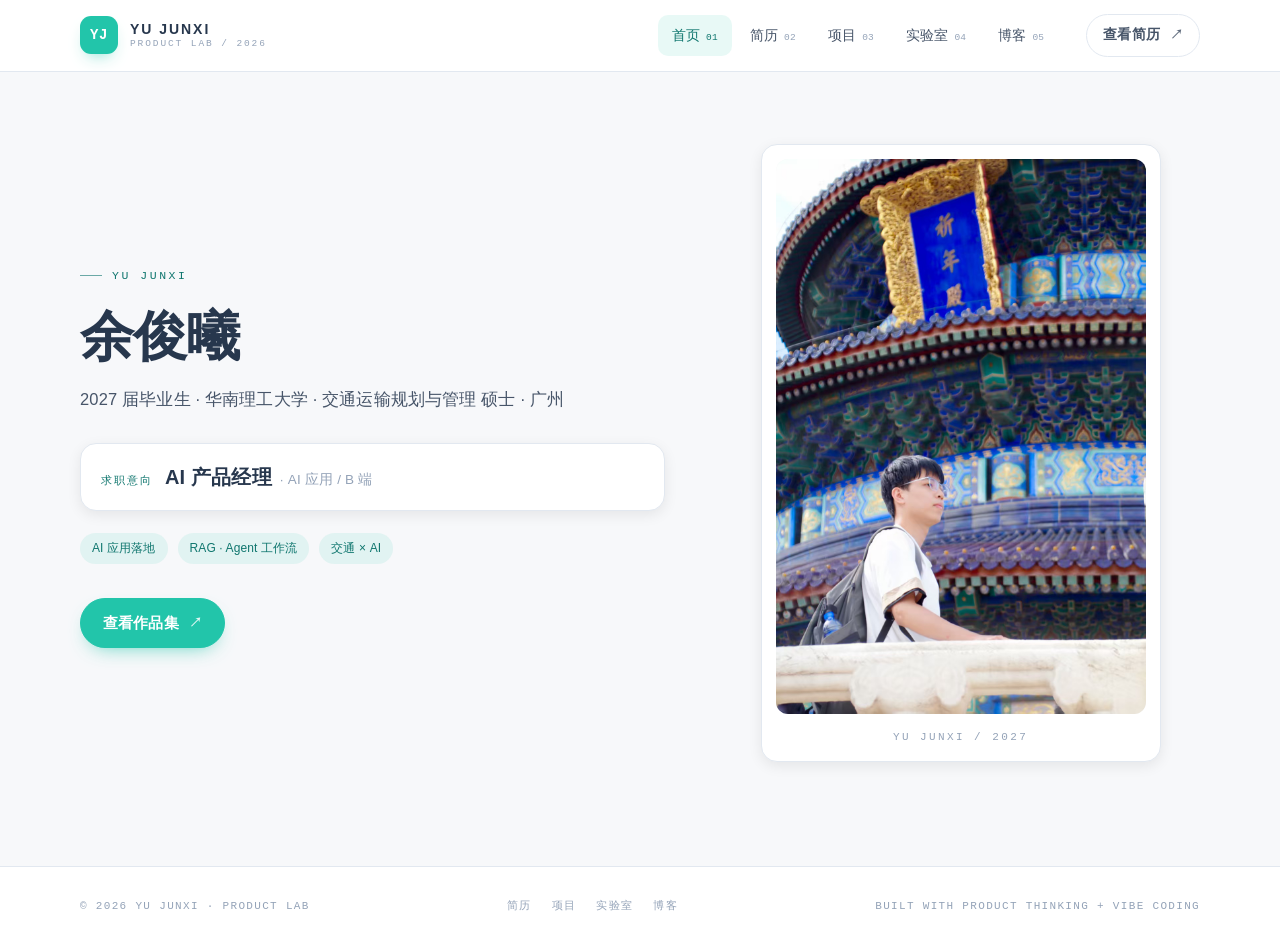
==== commit 50a71ca8: "重构项目页：三大方向 Tab 分类 + 新增 2 个项目 - 项目页改为「个人 Vibe Coding / 产品类 / 供应链类」三大方向 Tab   产品类下分 AI/C 端/B 端/策略/数据/客" ====
--- a/frontend/index.html
+++ b/frontend/index.html
@@ -61,7 +61,6 @@
 
           <div class="hero-actions">
             <a class="btn btn--primary" href="projects.html">查看作品集 <span>↗</span></a>
-            <a class="btn btn--ghost" href="mailto:Yujunxi_scut@163.com">联系我 <span>→</span></a>
           </div>
         </div>
 
--- a/frontend/assets/styles.css
+++ b/frontend/assets/styles.css
@@ -2647,3 +2647,233 @@
   .resume-layout { grid-template-columns: 1fr 1fr !important; gap: 14px !important; }
   .print-title { display: block !important; }
 }
+
+/* ---------- 26. Portfolio refresh / playable work ---------- */
+.projects-hero {
+  position: relative;
+  overflow: hidden;
+  padding: 76px 0 68px;
+  border-bottom: 1px solid var(--line);
+  background:
+    radial-gradient(680px 360px at 78% 0%, rgba(34, 197, 170, .16), transparent 68%),
+    radial-gradient(520px 360px at 5% 110%, rgba(249, 115, 22, .08), transparent 70%),
+    linear-gradient(135deg, #fbfdfd 0%, #f5fbfa 52%, #f9fbff 100%);
+}
+
+.projects-hero::before {
+  content: "";
+  position: absolute;
+  inset: 0;
+  pointer-events: none;
+  opacity: .28;
+  background-image: linear-gradient(to right, rgba(15, 23, 42, .045) 1px, transparent 1px), linear-gradient(to bottom, rgba(15, 23, 42, .045) 1px, transparent 1px);
+  background-size: 36px 36px;
+  mask-image: linear-gradient(to bottom, black, transparent 90%);
+}
+
+.projects-hero-grid { position: relative; z-index: 1; display: grid; grid-template-columns: minmax(0, 1.08fr) minmax(320px, .92fr); align-items: center; gap: 64px; }
+.projects-hero h1 { margin: 18px 0 20px; font-size: clamp(38px, 5.5vw, 70px); line-height: 1.08; letter-spacing: -.055em; font-weight: 850; color: var(--text); text-wrap: balance; }
+.projects-hero h1 em { font-style: normal; color: var(--teal-deep); }
+.projects-hero-lead { max-width: 650px; color: var(--text-2); font-size: 17px; line-height: 1.9; }
+.projects-hero .hero-actions { margin-top: 30px; }
+
+.projects-hero-panel { min-height: 330px; position: relative; display: flex; flex-direction: column; justify-content: space-between; padding: 24px; border: 1px solid rgba(19, 126, 111, .22); border-radius: 28px; background: rgba(255, 255, 255, .66); box-shadow: 0 24px 70px rgba(20, 75, 70, .12); backdrop-filter: blur(16px); transform: rotate(1.5deg); }
+.projects-hero-panel::after { content: ""; position: absolute; width: 140px; height: 140px; right: -42px; top: -38px; border-radius: 50%; background: rgba(34, 197, 170, .22); filter: blur(2px); }
+.hero-panel-top, .hero-panel-bottom { position: relative; z-index: 1; display: flex; justify-content: space-between; gap: 14px; color: var(--text-3); font-family: var(--mono); font-size: 10px; letter-spacing: .15em; }
+.hero-panel-top b { color: var(--teal-deep); font-weight: 700; }
+.hero-panel-word { position: relative; z-index: 1; margin: 24px 0; color: #173c3a; font-size: clamp(44px, 7vw, 84px); font-weight: 900; line-height: .85; letter-spacing: -.09em; }
+.hero-panel-word i { color: var(--teal); font-style: normal; padding-left: .7em; }
+.hero-panel-bottom { padding-top: 16px; border-top: 1px solid rgba(19, 126, 111, .18); }
+
+.projects-section-head { align-items: flex-end; margin-bottom: 30px; }
+.projects-section-head h2 { margin-top: 14px; }
+.projects-section-head .lead { max-width: 500px; font-size: 14.5px; line-height: 1.75; }
+.playground-grid { display: grid; grid-template-columns: repeat(2, minmax(0, 1fr)); gap: 22px; }
+.play-card { overflow: hidden; display: flex; flex-direction: column; min-height: 100%; border: 1px solid var(--line); border-radius: 24px; background: var(--surface); box-shadow: var(--shadow); transition: transform .35s var(--ease), border-color .35s, box-shadow .35s; }
+.play-card:hover { transform: translateY(-7px); border-color: rgba(19, 126, 111, .34); box-shadow: var(--shadow-hover); }
+.play-visual { position: relative; min-height: 238px; overflow: hidden; border-bottom: 1px solid var(--line); }
+.play-visual--voxel { background: radial-gradient(circle at 68% 20%, rgba(94, 234, 212, .6), transparent 28%), linear-gradient(145deg, #0c262b 0%, #123f44 55%, #7b513c 100%); }
+.play-visual--voxel::before { content: ""; position: absolute; inset: 42% -15% -18%; opacity: .65; transform: perspective(260px) rotateX(56deg); background: linear-gradient(90deg, rgba(255,255,255,.18) 1px, transparent 1px), linear-gradient(rgba(255,255,255,.15) 1px, transparent 1px); background-size: 28px 28px; }
+.play-visual--date { background: radial-gradient(circle at 74% 22%, rgba(255,255,255,.8), transparent 24%), linear-gradient(140deg, #ffb2c5 0%, #ff8e8b 48%, #f27d4c 100%); }
+.play-visual--date::before { content: ""; position: absolute; inset: 0; opacity: .26; background-image: radial-gradient(rgba(255,255,255,.8) 1px, transparent 1px); background-size: 20px 20px; }
+.play-orbit { position: absolute; border: 1px solid rgba(189, 255, 244, .38); border-radius: 50%; transform: rotate(-25deg); }
+.play-orbit--one { width: 290px; height: 95px; right: -16px; top: 44px; }
+.play-orbit--two { width: 240px; height: 75px; right: 12px; top: 70px; }
+.voxel-scene { position: absolute; z-index: 2; left: 50%; top: 53%; width: 170px; height: 110px; transform: translate(-50%, -50%) rotate(-8deg); }
+.voxel-scene i, .voxel-scene b { position: absolute; width: 42px; height: 42px; border: 1px solid rgba(8, 42, 44, .42); border-radius: 5px; box-shadow: inset 0 7px 0 rgba(255,255,255,.12), 0 12px 18px rgba(0,0,0,.15); background: linear-gradient(145deg, #5dd49c 0 30%, #7caa57 31% 47%, #73533a 48% 100%); }
+.voxel-scene i:nth-child(1) { left: 28px; top: 34px; }
+.voxel-scene i:nth-child(2) { left: 70px; top: 34px; background: linear-gradient(145deg, #6bcf8d 0 30%, #678c52 31% 47%, #554537 48% 100%); }
+.voxel-scene i:nth-child(3) { left: 112px; top: 34px; background: linear-gradient(145deg, #839ba0 0 48%, #5b6870 49% 100%); }
+.voxel-scene i:nth-child(4) { left: 70px; top: 76px; background: linear-gradient(145deg, #a99b66 0 48%, #796b4d 49% 100%); }
+.voxel-scene b { left: 48px; top: 0; width: 34px; height: 34px; background: linear-gradient(145deg, #68da9b 0 42%, #407d5c 43% 100%); }
+.play-visual-caption { position: absolute; z-index: 3; left: 22px; bottom: 18px; color: rgba(255,255,255,.78); font-family: var(--mono); font-size: 10px; letter-spacing: .14em; }
+.date-glow { position: absolute; width: 190px; height: 190px; right: -30px; bottom: -85px; border-radius: 50%; background: rgba(255, 239, 218, .42); }
+.date-heart { position: absolute; right: 56px; top: 42px; color: rgba(255,255,255,.88); font-size: 86px; line-height: 1; text-shadow: 0 12px 25px rgba(146, 48, 73, .2); }
+.date-route { position: absolute; left: 40px; top: 92px; width: 210px; height: 76px; border-bottom: 2px dashed rgba(255,255,255,.7); transform: rotate(-12deg); }
+.date-route i { position: absolute; width: 13px; height: 13px; border: 3px solid #fff; border-radius: 50%; background: #ff887d; box-shadow: 0 0 0 5px rgba(255,255,255,.18); }
+.date-route i:nth-child(1) { left: 0; top: 31px; } .date-route i:nth-child(2) { left: 94px; top: 5px; } .date-route i:nth-child(3) { right: 0; bottom: 1px; }
+.date-route b { position: absolute; left: 82px; top: 25px; padding: 5px 8px; border-radius: 99px; color: #d95760; background: #fff3f2; font-size: 11px; transform: rotate(12deg); }
+.play-card-body { display: flex; flex: 1; flex-direction: column; gap: 13px; padding: 24px; }
+.play-card-kicker { display: flex; justify-content: space-between; gap: 12px; color: var(--text-4); font-family: var(--mono); font-size: 10px; letter-spacing: .13em; }
+.play-status { color: #d75e35; white-space: nowrap; }
+.play-card h3 { font-size: 22px; line-height: 1.35; letter-spacing: -.025em; }
+.play-card p { flex: 1; color: var(--text-2); font-size: 14px; line-height: 1.75; }
+
+.projects-toolbar { margin-bottom: 18px; }
+.proj-card { grid-template-columns: 150px 1fr; }
+.proj-card:hover .proj-thumb { transform: scale(1.025); }
+.proj-thumb { transition: transform .35s var(--ease); }
+.proj-thumb-badge { position: absolute; z-index: 2; left: 10px; bottom: 9px; padding: 4px 7px; border-radius: 99px; color: #fff; background: rgba(15, 118, 110, .86); font-family: var(--mono); font-size: 9px; letter-spacing: .1em; }
+.proj-body h3 a { color: inherit; }
+.proj-body h3 a:hover { color: var(--teal-deep); }
+.project-action-row { display: flex; align-items: center; justify-content: flex-end; flex-wrap: wrap; gap: 8px; }
+.project-detail-link, .project-external { display: inline-flex; align-items: center; gap: 6px; white-space: nowrap; font-size: 12px; font-weight: 650; }
+.project-detail-link { color: var(--teal-deep); }
+.project-external { padding: 9px 12px; border: 1px solid rgba(215, 94, 53, .3); border-radius: 99px; color: #bd4b2b; background: #fff7f3; }
+.project-external:hover { color: #9c371e; border-color: rgba(215, 94, 53, .55); background: #fff1eb; }
+.project-external--compact { padding: 7px 10px; font-size: 11px; }
+.proj-foot > .project-action-row { margin-left: auto; }
+.detail-actions { display: flex; flex-wrap: wrap; align-items: center; gap: 10px; margin-top: 24px; }
+.side-card--accent { border-color: rgba(215, 94, 53, .25); background: linear-gradient(145deg, #fffaf6, #fff); }
+.side-note { margin: -3px 0 15px; color: var(--text-3); font-size: 13px; line-height: 1.65; }
+.side-card--accent .project-external { width: 100%; justify-content: center; }
+
+@media (max-width: 860px) {
+  .projects-hero-grid { grid-template-columns: 1fr; gap: 36px; }
+  .projects-hero-panel { max-width: 560px; width: 100%; justify-self: center; transform: none; }
+  .playground-grid { grid-template-columns: 1fr; }
+  .play-card { display: grid; grid-template-columns: minmax(190px, .8fr) minmax(0, 1.2fr); }
+  .play-visual { min-height: 100%; border-right: 1px solid var(--line); border-bottom: 0; }
+  .play-card-body { padding: 22px; }
+}
+
+@media (max-width: 620px) {
+  .projects-hero { padding: 54px 0 44px; }
+  .projects-hero h1 { font-size: clamp(39px, 12vw, 58px); }
+  .projects-hero-lead { font-size: 15px; }
+  .projects-hero-panel { min-height: 250px; }
+  .hero-panel-word { font-size: 54px; }
+  .hero-panel-bottom { flex-wrap: wrap; }
+  .play-card { display: flex; }
+  .play-visual { min-height: 210px; border-right: 0; border-bottom: 1px solid var(--line); }
+  .play-card h3 { font-size: 20px; }
+  .proj-card { grid-template-columns: 1fr; }
+  .proj-thumb { min-height: 120px; }
+  .proj-foot { align-items: flex-start; flex-direction: column; }
+  .proj-foot > .project-action-row { margin-left: 0; width: 100%; justify-content: space-between; }
+  .detail-actions .project-external { width: 100%; justify-content: center; }
+}
+
+/* ---------- 27. Project tabs & groups ---------- */
+.project-tabs {
+  display: flex;
+  flex-wrap: wrap;
+  gap: 8px;
+  margin: 8px 0 36px;
+  padding: 6px;
+  width: fit-content;
+  max-width: 100%;
+  background: var(--surface);
+  border: 1px solid var(--line);
+  border-radius: 18px;
+  box-shadow: var(--shadow);
+}
+
+.project-tab {
+  display: inline-flex;
+  align-items: center;
+  gap: 10px;
+  padding: 11px 22px;
+  border-radius: 13px;
+  border: 1px solid transparent;
+  background: transparent;
+  color: var(--text-2);
+  font-size: 15px;
+  font-weight: 700;
+  letter-spacing: .01em;
+  cursor: pointer;
+  transition: background .28s var(--ease), color .28s var(--ease), box-shadow .28s var(--ease);
+}
+
+.project-tab small {
+  font-family: var(--mono);
+  font-size: 10px;
+  letter-spacing: .12em;
+  font-weight: 600;
+  color: var(--text-3);
+  transition: color .28s var(--ease);
+}
+
+.project-tab:hover { color: var(--text); background: var(--surface-2); }
+
+.project-tab.is-active {
+  background: var(--teal);
+  color: #fff;
+  box-shadow: 0 8px 20px rgba(34, 197, 170, .32);
+}
+.project-tab.is-active small { color: rgba(255, 255, 255, .82); }
+
+.group-intro {
+  max-width: 720px;
+  margin: 0 0 12px;
+  color: var(--text-2);
+  font-size: 15px;
+  line-height: 1.8;
+}
+
+.sub-head {
+  display: flex;
+  align-items: flex-end;
+  justify-content: space-between;
+  gap: 16px;
+  margin: 38px 0 20px;
+  padding-bottom: 14px;
+  border-bottom: 1px solid var(--line);
+}
+.sub-head:first-child { margin-top: 0; }
+.sub-head > div { min-width: 0; }
+
+.sub-title {
+  font-size: 21px;
+  font-weight: 800;
+  letter-spacing: -.01em;
+  color: var(--text);
+}
+
+.sub-desc {
+  margin-top: 6px;
+  max-width: 640px;
+  color: var(--text-3);
+  font-size: 13.5px;
+  line-height: 1.7;
+}
+
+.sub-count {
+  flex: none;
+  font-family: var(--mono);
+  font-size: 11px;
+  letter-spacing: .1em;
+  color: var(--text-3);
+  white-space: nowrap;
+}
+
+.sub-empty {
+  display: flex;
+  align-items: center;
+  gap: 14px;
+  padding: 34px 28px;
+  border: 1px dashed var(--line-3);
+  border-radius: var(--r-lg);
+  background: rgba(255, 255, 255, .55);
+  color: var(--text-3);
+  font-size: 14.5px;
+  line-height: 1.7;
+}
+.sub-empty i { font-style: normal; font-size: 22px; color: var(--teal); }
+
+@media (max-width: 620px) {
+  .project-tabs { width: 100%; }
+  .project-tab { flex: 1 1 auto; justify-content: center; padding: 11px 14px; }
+  .project-tab small { display: none; }
+  .sub-head { align-items: flex-start; flex-direction: column; gap: 10px; }
+}
